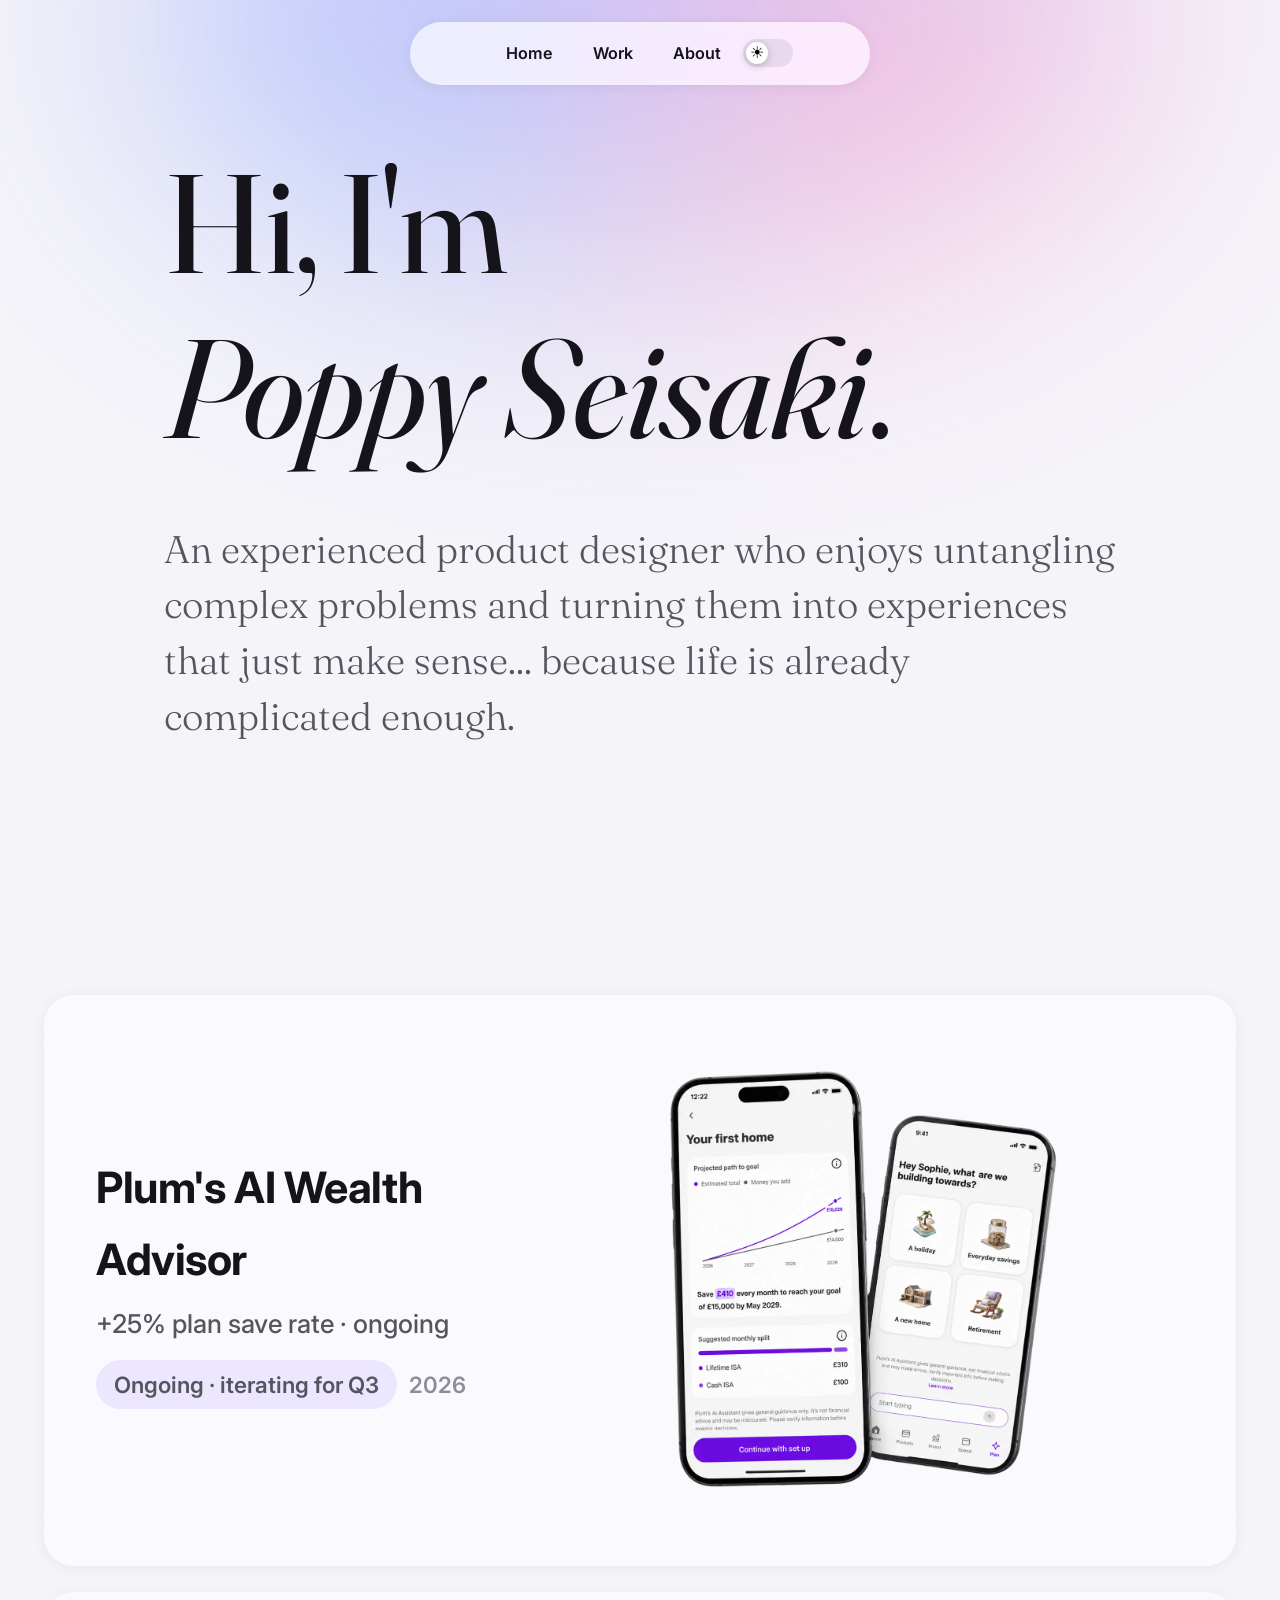
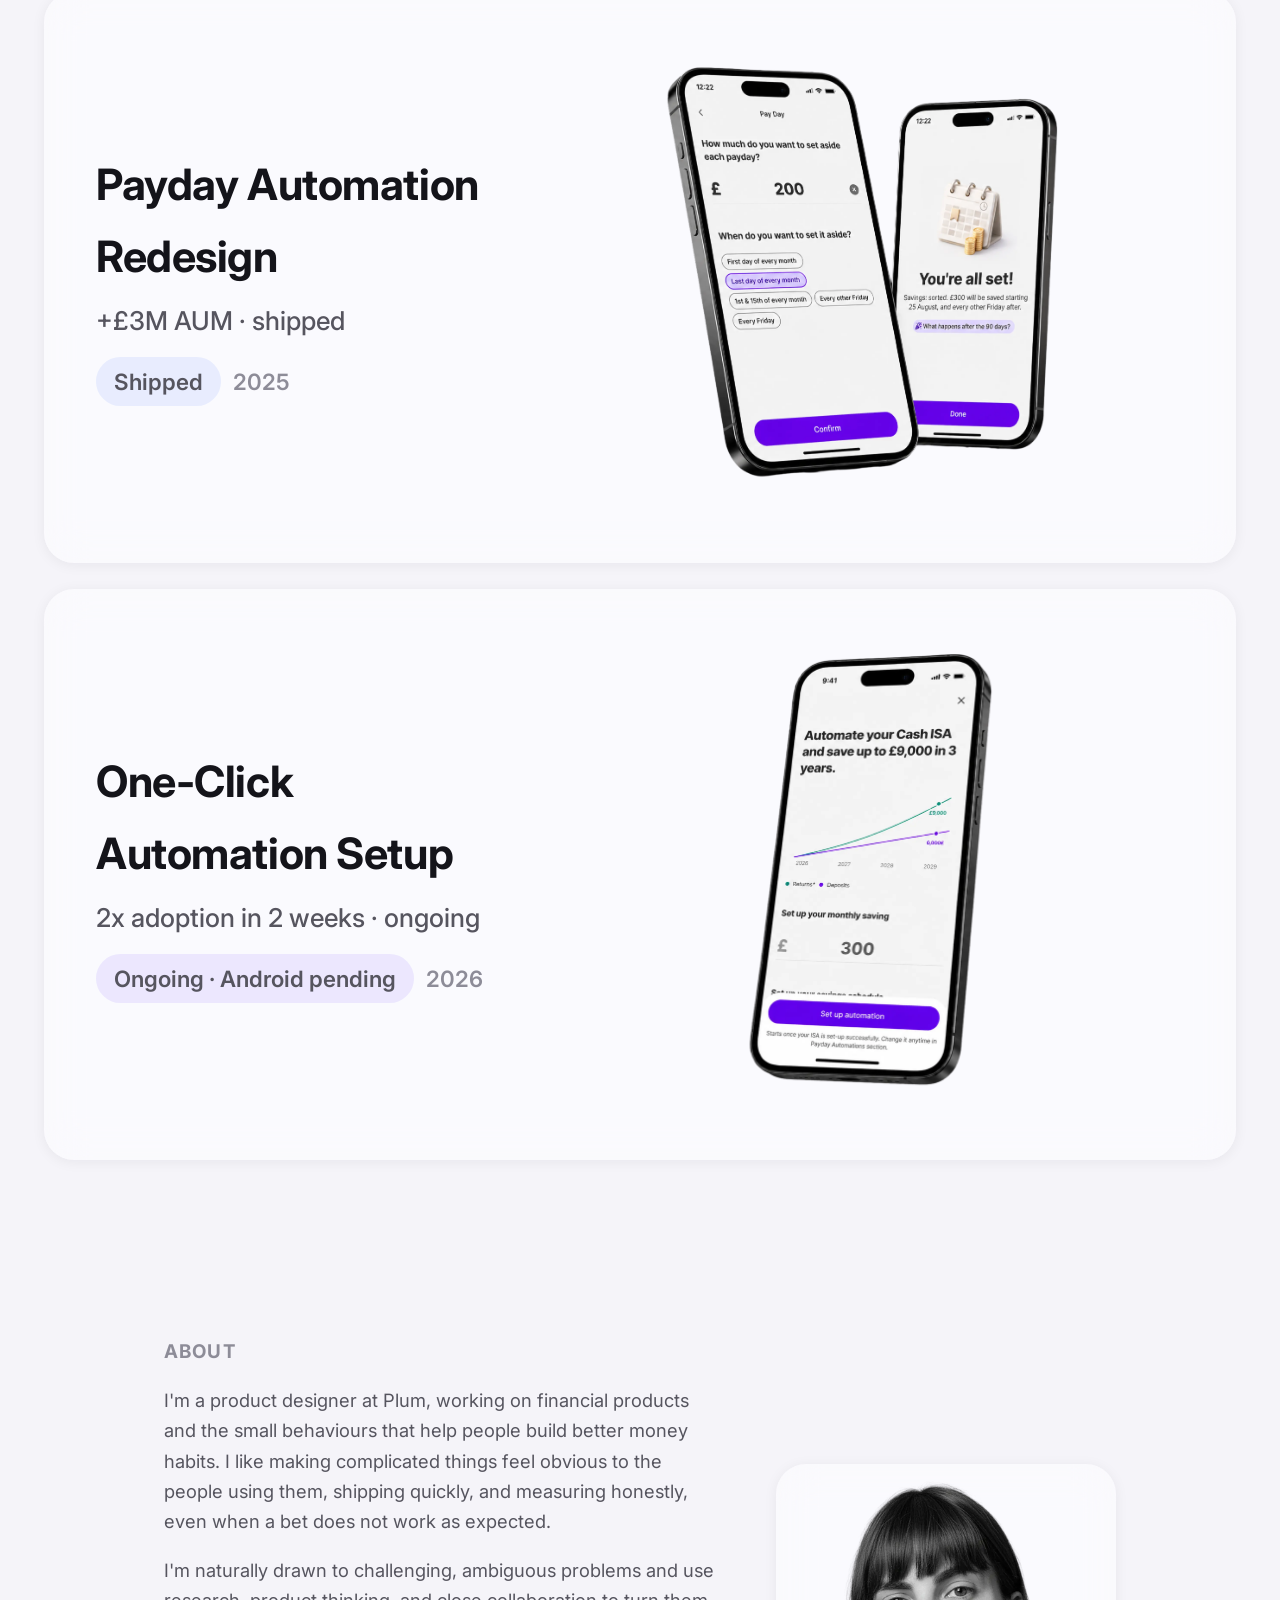
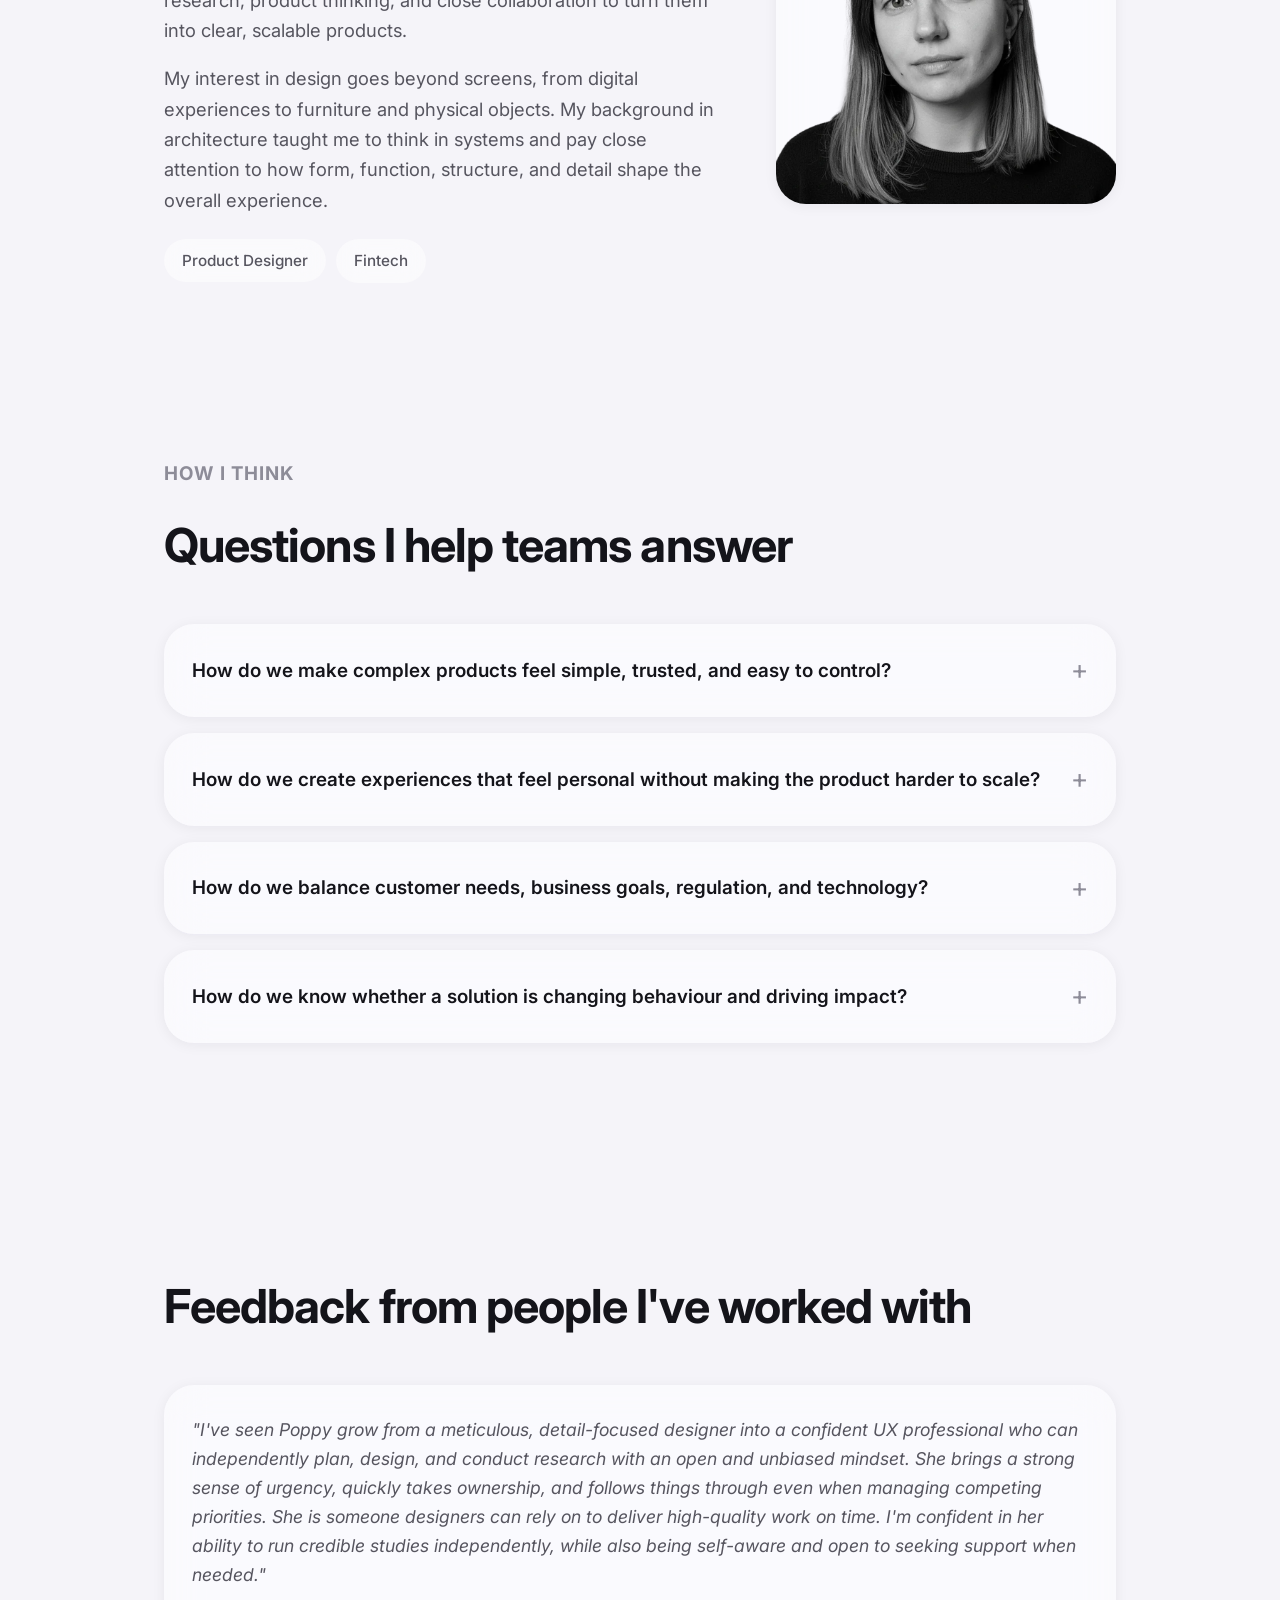
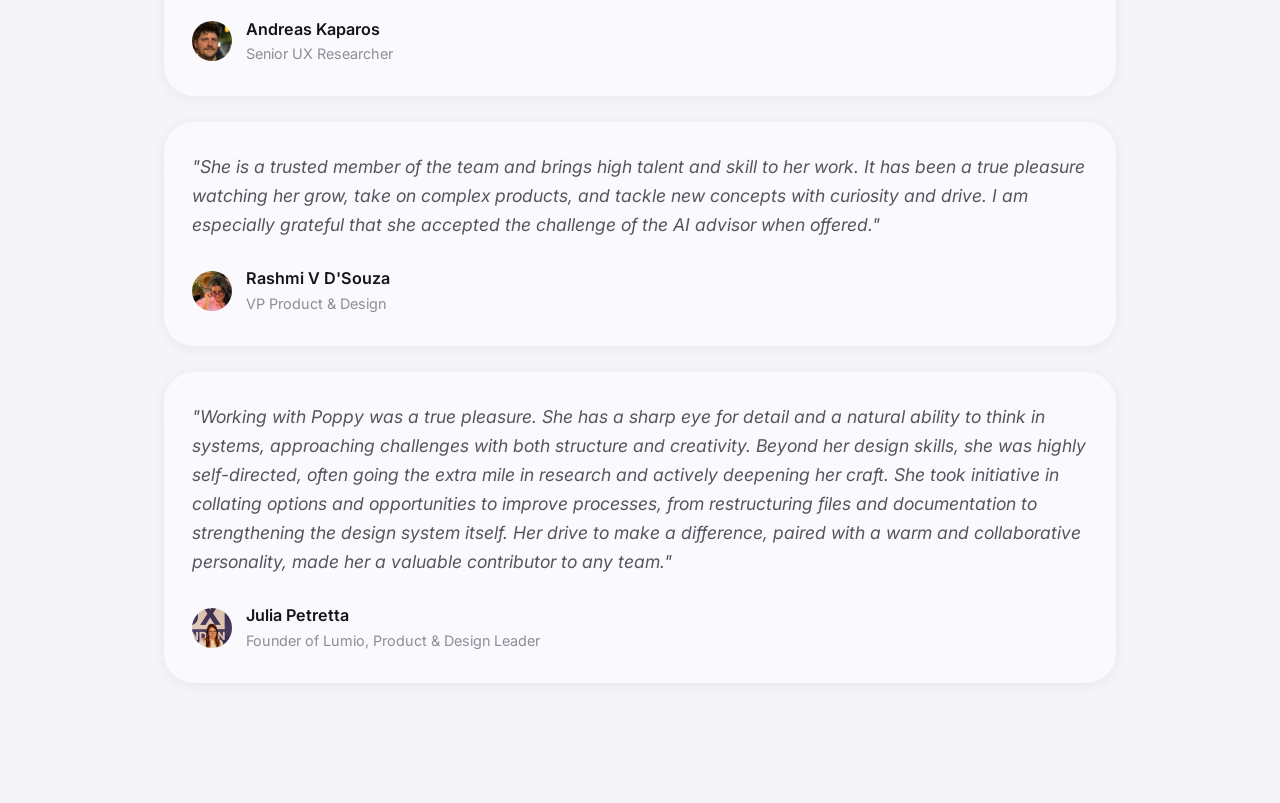
==== index.html @ 1d9e3262 "Tighten copy for mobile readability, remove redundant Selected Work label" ====
<!DOCTYPE html>
<html lang="en">
<head>
<meta charset="UTF-8">
<meta name="viewport" content="width=device-width, initial-scale=1.0">
<title>Poppy Seisaki | Product Designer</title>
<meta name="description" content="Poppy Seisaki, Product Designer at Plum. Fintech growth and habit-forming savings behaviour.">
<script>
(function () {
  var stored = localStorage.getItem('theme');
  var theme = stored || (window.matchMedia('(prefers-color-scheme: dark)').matches ? 'dark' : 'light');
  document.documentElement.setAttribute('data-theme', theme);
})();
</script>
<link rel="preconnect" href="https://fonts.googleapis.com">
<link rel="preconnect" href="https://fonts.gstatic.com" crossorigin>
<link href="https://fonts.googleapis.com/css2?family=Fraunces:ital,opsz,wght@0,9..144,300;0,9..144,400;1,9..144,400&family=Inter:wght@400;500;600;700&display=swap" rel="stylesheet">
<link rel="stylesheet" href="styles.css">
</head>
<body>

<div class="nav-aurora"></div>

<nav class="site-nav">
  <div class="nav-inner">
    <a href="index.html">Home</a>
    <a href="#work">Work</a>
    <a href="#about">About</a>
    <button class="theme-toggle" aria-label="Toggle dark mode"><span class="knob"><span class="icon icon-sun">&#9728;</span><span class="icon icon-moon">&#9789;</span></span></button>
  </div>
</nav>

<header class="hero">
  <div class="wrap hero-inner">
    <div class="hero-glow-wrap reveal">
      <h1 class="hero-greeting">Hi, I'm<br><em>Poppy&nbsp;Seisaki</em>.</h1>
      <h1 class="hero-greeting hero-glow-overlay" aria-hidden="true">Hi, I'm<br><em>Poppy&nbsp;Seisaki</em>.</h1>
    </div>
    <div class="hero-glow-wrap hero-glow-wrap-line reveal">
      <p class="hero-line">An experienced product designer who enjoys untangling complex problems and turning them into experiences that just make sense... because life is already complicated enough.</p>
      <p class="hero-line hero-glow-overlay" aria-hidden="true">An experienced product designer who enjoys untangling complex problems and turning them into experiences that just make sense... because life is already complicated enough.</p>
    </div>
    <a class="scroll-cue reveal" href="#work">Selected work <span class="arrow">↓</span></a>
  </div>
</header>

<main id="work" class="page-section">
  <div class="wrap">
    <div class="projects">

      <a class="project-card reveal" href="wealth-advisor.html">
        <div class="card-body">
          <div class="card-top">
            <h2>Plum's AI Wealth Advisor</h2>
            <span class="metric">+25% plan save rate · ongoing</span>
          </div>
          <div class="card-meta">
            <span class="tag tag-ongoing">Ongoing · iterating for Q3</span>
            <span class="project-year">2026</span>
          </div>
        </div>
        <div class="card-thumb"><img src="images/ai-plans-hero.webp" alt="Plum's AI Wealth Advisor screens"></div>
      </a>

      <a class="project-card reveal" href="payday-automation.html">
        <div class="card-body">
          <div class="card-top">
            <h2>Payday Automation Redesign</h2>
            <span class="metric">+£3M AUM · shipped</span>
          </div>
          <div class="card-meta">
            <span class="tag tag-shipped">Shipped</span>
            <span class="project-year">2025</span>
          </div>
        </div>
        <div class="card-thumb"><img src="images/payday-automation-card.webp" alt="Payday Automation screens"></div>
      </a>

      <a class="project-card reveal" href="one-click-automation.html">
        <div class="card-body">
          <div class="card-top">
            <h2>One-Click Automation Setup</h2>
            <span class="metric">2x adoption in 2 weeks · ongoing</span>
          </div>
          <div class="card-meta">
            <span class="tag tag-ongoing">Ongoing · Android pending</span>
            <span class="project-year">2026</span>
          </div>
        </div>
        <div class="card-thumb"><img src="images/one-click-automation-card.webp" alt="One-Click Automation screen"></div>
      </a>

    </div>
  </div>
</main>

<section id="about" class="page-section">
  <div class="wrap">
    <div class="section-label reveal">About</div>
    <div class="about-grid">
      <div class="about-text reveal">
        <p>I'm a product designer at Plum, working on financial products and the small behaviours that help people build better money habits. I like making complicated things feel obvious to the people using them, shipping quickly, and measuring honestly, even when a bet does not work as expected.</p>
        <p>I'm naturally drawn to challenging, ambiguous problems and use research, product thinking, and close collaboration to turn them into clear, scalable products.</p>
        <p>My interest in design goes beyond screens, from digital experiences to furniture and physical objects. My background in architecture taught me to think in systems and pay close attention to how form, function, structure, and detail shape the overall experience.</p>
        <div class="about-facts">
          <span class="fact-pill">Product Designer</span>
          <span class="fact-pill">Fintech</span>
        </div>
      </div>
      <div class="about-avatar reveal"><img src="images/me.webp" alt="Poppy Seisaki"></div>
    </div>
  </div>
</section>

<section id="questions" class="page-section">
  <div class="wrap">
    <div class="section-label reveal">How I think</div>
    <h2 class="section-heading reveal">Questions I help teams answer</h2>

    <div class="faq-list">
      <details class="faq-item reveal">
        <summary>How do we make complex products feel simple, trusted, and easy to control?</summary>
        <p>I start by understanding the underlying system, then reduce the experience to the decisions users actually need to make. I make costs, consequences, and next steps visible, especially when money is involved.</p>
      </details>

      <details class="faq-item reveal">
        <summary>How do we create experiences that feel personal without making the product harder to scale?</summary>
        <p>I look for differences that genuinely change what users need, such as their goals, confidence, eligibility, or behaviour. Then I design shared journeys that adapt through content, logic, and progressive disclosure.</p>
      </details>

      <details class="faq-item reveal">
        <summary>How do we balance customer needs, business goals, regulation, and technology?</summary>
        <p>I make the constraints explicit early and use them to shape the solution, not limit it at the end. I work with product, engineering, data, and compliance to decide where we can simplify, where we need safeguards, and what trade-offs are worth making.</p>
      </details>

      <details class="faq-item reveal">
        <summary>How do we know whether a solution is changing behaviour and driving impact?</summary>
        <p>I define the behaviour the product should influence and connect it to clear signals, such as activation, completion, repeat use, drop-off, retention, or support contact. Then I test the riskiest assumptions before investing in the full solution.</p>
      </details>
    </div>
  </div>
</section>

<section id="testimonials" class="page-section">
  <div class="wrap-wide">
    <div class="section-label reveal">What people say</div>
    <h2 class="section-heading reveal">Feedback from people I've worked with</h2>

    <div class="testimonial-grid">
      <div class="testimonial-card reveal">
        <p class="testimonial-quote">"I've seen Poppy grow from a meticulous, detail-focused designer into a confident UX professional who can independently plan, design, and conduct research with an open and unbiased mindset. She brings a strong sense of urgency, quickly takes ownership, and follows things through even when managing competing priorities. She is someone designers can rely on to deliver high-quality work on time. I'm confident in her ability to run credible studies independently, while also being self-aware and open to seeking support when needed."</p>
        <div class="testimonial-person">
          <div class="testimonial-avatar"><img src="images/andreas-avatar.png" alt="Andreas Kaparos"></div>
          <div>
            <div class="testimonial-name">Andreas Kaparos</div>
            <div class="testimonial-role">Senior UX Researcher</div>
          </div>
        </div>
      </div>

      <div class="testimonial-card reveal">
        <p class="testimonial-quote">"She is a trusted member of the team and brings high talent and skill to her work. It has been a true pleasure watching her grow, take on complex products, and tackle new concepts with curiosity and drive. I am especially grateful that she accepted the challenge of the AI advisor when offered."</p>
        <div class="testimonial-person">
          <div class="testimonial-avatar"><img src="images/rashmi-avatar.png" alt="Rashmi V D'Souza"></div>
          <div>
            <div class="testimonial-name">Rashmi V D'Souza</div>
            <div class="testimonial-role">VP Product &amp; Design</div>
          </div>
        </div>
      </div>

      <div class="testimonial-card reveal">
        <p class="testimonial-quote">"Working with Poppy was a true pleasure. She has a sharp eye for detail and a natural ability to think in systems, approaching challenges with both structure and creativity. Beyond her design skills, she was highly self-directed, often going the extra mile in research and actively deepening her craft. She took initiative in collating options and opportunities to improve processes, from restructuring files and documentation to strengthening the design system itself. Her drive to make a difference, paired with a warm and collaborative personality, made her a valuable contributor to any team."</p>
        <div class="testimonial-person">
          <div class="testimonial-avatar"><img src="images/julia-avatar.png" alt="Julia Petretta"></div>
          <div>
            <div class="testimonial-name">Julia Petretta</div>
            <div class="testimonial-role">Founder of Lumio, Product &amp; Design Leader</div>
          </div>
        </div>
      </div>
    </div>
  </div>
</section>

<script src="script.js"></script>
</body>
</html>
---- styles.css ----
/* ============================================
   Poppy Seisaki, Product Design Portfolio
   Glass design system. Monochrome text, color lives
   only in the aurora glow and pill tints.
   ============================================ */

:root {
  --bg: #f5f4f9;
  --text: #14141a;
  --text-soft: #56555f;
  --text-faint: #8d8c98;

  --glass-bg: rgba(255, 255, 255, 0.5);
  --glass-bg-strong: rgba(255, 255, 255, 0.68);
  --glass-hover: rgba(20, 20, 30, 0.05);
  --placeholder-bg: rgba(20, 20, 30, 0.045);

  --accent-1: #6c4bff;
  --accent-2: #ff5ca8;
  --accent-3: #4b7bff;

  --shadow-sm: 0 2px 14px rgba(20, 15, 40, 0.06);
  --shadow-md: 0 14px 36px rgba(20, 15, 40, 0.09);
  --shadow-lg: 0 26px 64px rgba(20, 15, 40, 0.12);

  --tag-ongoing-bg: rgba(108, 75, 255, 0.10);
  --tag-shipped-bg: rgba(75, 123, 255, 0.10);
  --toggle-bg: rgba(20, 20, 30, 0.08);
  --divider: rgba(20, 20, 30, 0.1);

  --r-lg: 30px;
  --r-md: 22px;
  --r-sm: 16px;
  --r-pill: 999px;

  --max-w: 1000px;
  --max-w-wide: 1000px;
  --font-display: "Fraunces", Georgia, serif;
  --font-hero-body: "Fraunces", Georgia, serif;

  font-size: 18px;
}

[data-theme="dark"] {
  --bg: #0b0b0e;
  --text: #f2f1f7;
  --text-soft: #b4b2c2;
  --text-faint: #6f6e7f;

  --glass-bg: rgba(255, 255, 255, 0.055);
  --glass-bg-strong: rgba(24, 24, 30, 0.7);
  --glass-hover: rgba(255, 255, 255, 0.06);
  --placeholder-bg: rgba(255, 255, 255, 0.035);

  --shadow-sm: 0 2px 14px rgba(0, 0, 0, 0.35);
  --shadow-md: 0 14px 36px rgba(0, 0, 0, 0.45);
  --shadow-lg: 0 26px 64px rgba(0, 0, 0, 0.55);

  --tag-ongoing-bg: rgba(108, 75, 255, 0.22);
  --tag-shipped-bg: rgba(75, 123, 255, 0.22);
  --toggle-bg: rgba(255, 255, 255, 0.08);
  --divider: rgba(255, 255, 255, 0.12);
}

* {
  box-sizing: border-box;
}

html {
  scroll-behavior: smooth;
}

body {
  margin: 0;
  background: var(--bg);
  color: var(--text);
  font-family: "Inter", -apple-system, BlinkMacSystemFont, "Segoe UI", Roboto, Helvetica, Arial, sans-serif;
  line-height: 1.65;
  -webkit-font-smoothing: antialiased;
  transition: background-color .4s ease, color .4s ease;
  overflow-x: hidden;
}

a {
  color: inherit;
  text-decoration: none;
}

img {
  max-width: 100%;
  display: block;
}

.wrap {
  max-width: var(--max-w);
  margin: 0 auto;
  padding: 0 24px;
}

/* Selected work needs more room for the larger project screenshots */
#work.page-section .wrap {
  max-width: 1240px;
}

.wrap-wide {
  max-width: var(--max-w-wide);
  margin: 0 auto;
  padding: 0 24px;
}

/* ---------- Aurora glow, fixed behind the floating nav only ---------- */

.nav-aurora {
  position: fixed;
  top: -260px;
  left: 50%;
  width: 1000px;
  height: 560px;
  transform: translateX(-50%);
  background: conic-gradient(from 0deg, var(--accent-1), var(--accent-2), var(--accent-3), var(--accent-1));
  filter: blur(130px);
  opacity: 0.32;
  z-index: -1;
  border-radius: 50%;
  animation: auroraSpin 40s linear infinite;
  pointer-events: none;
}

[data-theme="dark"] .nav-aurora {
  opacity: 0.24;
}

@keyframes auroraSpin {
  from { transform: translateX(-50%) rotate(0deg); }
  to { transform: translateX(-50%) rotate(360deg); }
}

/* ---------- Scroll reveal ---------- */

.reveal {
  opacity: 0;
  transform: translateY(26px);
  transition: opacity .8s cubic-bezier(.2,.7,.2,1), transform .8s cubic-bezier(.2,.7,.2,1);
}

.reveal.is-visible {
  opacity: 1;
  transform: translateY(0);
}

/* ---------- Floating glass nav ---------- */

.site-nav {
  position: fixed;
  top: 22px;
  left: 50%;
  transform: translateX(-50%);
  z-index: 100;
  width: calc(100% - 40px);
  max-width: 460px;
  border-radius: var(--r-pill);
  background: var(--glass-bg-strong);
  backdrop-filter: blur(26px) saturate(180%);
  -webkit-backdrop-filter: blur(26px) saturate(180%);
  box-shadow: var(--shadow-sm);
  transition: box-shadow .35s ease, background-color .4s ease;
}

.site-nav.scrolled {
  box-shadow: var(--shadow-md);
}

.nav-inner {
  display: flex;
  align-items: center;
  justify-content: center;
  gap: 4px;
  padding: 8px;
}

.nav-inner a {
  font-size: 0.9rem;
  font-weight: 600;
  color: var(--text);
  padding: 10px 18px;
  border-radius: var(--r-pill);
  transition: background-color .25s ease;
  white-space: nowrap;
}

.nav-inner a:hover {
  background: var(--glass-hover);
}

.nav-inner .nav-spacer {
  flex: 1;
  min-width: 4px;
}

/* Theme toggle switch */

.theme-toggle {
  width: 50px;
  height: 28px;
  border-radius: var(--r-pill);
  background: var(--toggle-bg);
  position: relative;
  cursor: pointer;
  border: none;
  padding: 0;
  margin: 0;
  flex-shrink: 0;
  transition: background .35s ease;
}

[data-theme="dark"] .theme-toggle {
  background: linear-gradient(120deg, var(--accent-1), var(--accent-2), var(--accent-3));
}

.theme-toggle .knob {
  position: absolute;
  top: 3px;
  left: 3px;
  width: 22px;
  height: 22px;
  border-radius: 50%;
  background: #ffffff;
  box-shadow: 0 2px 8px rgba(0,0,0,0.22);
  transition: transform .4s cubic-bezier(.4,0,.2,1), background-color .4s ease;
  display: flex;
  align-items: center;
  justify-content: center;
}

[data-theme="dark"] .theme-toggle .knob {
  transform: translateX(22px);
  background: #17171f;
}

.theme-toggle .icon {
  position: absolute;
  font-size: 16px;
  line-height: 1;
  opacity: 0;
  transform: scale(.5) rotate(-40deg);
  transition: opacity .3s ease, transform .35s ease;
}

.theme-toggle .icon-sun {
  color: #000000;
  opacity: 1;
  transform: scale(1) rotate(0deg);
}

.theme-toggle .icon-moon {
  color: #ffffff;
}

[data-theme="dark"] .theme-toggle .icon-sun {
  opacity: 0;
  transform: scale(.5) rotate(40deg);
}

[data-theme="dark"] .theme-toggle .icon-moon {
  opacity: 1;
  transform: scale(1) rotate(0deg);
}

/* ---------- Landing hero: full first screen ---------- */

.hero {
  min-height: 100svh;
  display: flex;
  align-items: center;
  padding: 140px 0 100px;
  overflow: visible;
}

.hero-inner {
  max-width: 1000px;
  overflow: visible;
}

/* Base + overlay glow technique: base text stays solid always,
   the aria-hidden overlay clone paints a gradient spotlight on top
   that tracks the cursor, so the black text is never hidden. */

.hero-glow-wrap {
  position: relative;
  display: inline-block;
  margin: 0 0 40px;
}

.hero-glow-wrap.hero-glow-wrap-line {
  display: block;
  max-width: 1000px;
  width: 100%;
  margin: 0 0 20px;
}

.hero-greeting {
  font-family: var(--font-display);
  font-weight: 400;
  font-size: clamp(3.4rem, 13vw, 7.78rem);
  line-height: 1.18;
  letter-spacing: -0.01em;
  margin: 0;
  padding-bottom: 0.08em;
  color: var(--text);
  display: inline-block;
  cursor: default;
}

.hero-greeting em {
  font-style: italic;
  font-weight: 400;
  white-space: nowrap;
}

.hero-line em {
  font-style: normal;
  font-weight: 600;
  white-space: nowrap;
}

.hero-line {
  font-family: var(--font-hero-body);
  font-style: normal;
  font-weight: 300;
  color: var(--text-soft);
  font-size: clamp(1.3rem, 3vw, 2.22rem);
  line-height: 1.45;
  letter-spacing: normal;
  margin: 0;
  padding-bottom: 0.1em;
  display: inline-block;
  cursor: default;
}

.hero-glow-overlay {
  position: absolute;
  top: 0;
  left: 0;
  width: 100%;
  pointer-events: none;
  opacity: 0;
  transition: opacity .35s ease;
  color: transparent;
  -webkit-text-fill-color: transparent;
  background-repeat: no-repeat;
  background-clip: text;
  -webkit-background-clip: text;
}

.hero-glow-wrap .hero-greeting.hero-glow-overlay {
  background-image: radial-gradient(circle 280px at var(--mx, 50%) var(--my, 50%),
    rgba(255, 92, 168, 0.7) 0%,
    rgba(108, 75, 255, 0.45) 45%,
    transparent 75%);
}

.hero-glow-wrap .hero-line.hero-glow-overlay {
  background-image: radial-gradient(circle 240px at var(--mx, 50%) var(--my, 50%),
    rgba(75, 123, 255, 0.65) 0%,
    rgba(255, 92, 168, 0.4) 45%,
    transparent 75%);
}

.hero-glow-wrap.glow-active .hero-glow-overlay {
  opacity: 1;
}

.hero-line:last-child {
  margin-bottom: 0;
}

.scroll-cue {
  display: inline-flex;
  align-items: center;
  gap: 8px;
  margin-top: 44px;
  font-size: 0.88rem;
  font-weight: 600;
  color: var(--text-faint);
}

.scroll-cue .arrow {
  display: inline-block;
  animation: bob 2.2s ease-in-out infinite;
}

@keyframes bob {
  0%, 100% { transform: translateY(0); }
  50% { transform: translateY(5px); }
}

/* ---------- Section shell ---------- */

.page-section {
  padding: 56px 0 120px;
}

.section-label {
  font-size: 1.05rem;
  font-weight: 700;
  text-transform: uppercase;
  letter-spacing: 0.06em;
  color: var(--text-faint);
  margin-bottom: 18px;
}

.section-heading {
  font-size: clamp(1.9rem, 4vw, 2.6rem);
  font-weight: 700;
  letter-spacing: -0.02em;
  margin: 0 0 40px;
  color: var(--text);
}

/* ---------- Project cards ---------- */

.projects {
  display: flex;
  flex-direction: column;
  gap: 26px;
}

.project-card {
  display: flex;
  align-items: center;
  gap: 40px;
  background: var(--glass-bg);
  backdrop-filter: blur(20px) saturate(160%);
  -webkit-backdrop-filter: blur(20px) saturate(160%);
  border-radius: var(--r-lg);
  padding: 48px 52px;
  box-shadow: var(--shadow-sm);
  transition: box-shadow .35s ease, transform .35s ease;
}

.project-card:hover {
  box-shadow: var(--shadow-lg);
  transform: translateY(-4px);
}

.project-card .card-body {
  flex: 1 1 auto;
  min-width: 0;
}

.project-card .card-top {
  display: flex;
  flex-wrap: wrap;
  align-items: center;
  justify-content: space-between;
  gap: 8px 16px;
  margin-bottom: 14px;
}

.project-card h2 {
  font-size: clamp(1.5rem, 4vw, 2.4rem);
  font-weight: 700;
  margin: 0;
  letter-spacing: -0.01em;
  color: var(--text);
}

.project-card .metric {
  font-size: clamp(0.95rem, 2.5vw, 1.44rem);
  color: var(--text-soft);
  font-weight: 500;
  white-space: nowrap;
}

.project-card .card-meta {
  display: flex;
  align-items: center;
  flex-wrap: wrap;
  gap: 12px;
}

.project-card .tag {
  font-size: clamp(0.85rem, 2vw, 1.248rem);
  padding: 6px 18px;
  white-space: nowrap;
}

.project-card .project-year {
  font-size: clamp(0.85rem, 2vw, 1.248rem);
  font-weight: 600;
  color: var(--text-faint);
}

.project-card .card-thumb {
  flex: 0 0 645px;
  width: 645px;
  height: 475px;
  border-radius: var(--r-md);
  display: flex;
  align-items: center;
  justify-content: center;
  overflow: hidden;
  padding: 16px;
}

.project-card .card-thumb img {
  width: 100%;
  height: 100%;
  object-fit: contain;
  display: block;
}

@media (max-width: 760px) {
  .project-card {
    flex-direction: column;
    align-items: stretch;
  }

  .project-card .card-thumb {
    flex: 0 0 auto;
    width: 100%;
    height: 320px;
  }
}

.tag {
  display: inline-block;
  font-size: 0.78rem;
  font-weight: 600;
  padding: 5px 14px;
  border-radius: var(--r-pill);
  color: var(--text-soft);
}

.tag-ongoing {
  background: var(--tag-ongoing-bg);
}

.tag-shipped {
  background: var(--tag-shipped-bg);
}

/* ---------- About section ---------- */

.about-grid {
  display: flex;
  flex-wrap: wrap;
  gap: 56px;
  align-items: center;
}

.about-grid .about-text {
  flex: 1 1 380px;
}

.about-grid .about-avatar {
  flex: 1 1 260px;
  max-width: 340px;
}

.about-avatar {
  aspect-ratio: 1;
  border-radius: var(--r-lg);
  background: var(--glass-bg);
  backdrop-filter: blur(20px) saturate(160%);
  -webkit-backdrop-filter: blur(20px) saturate(160%);
  display: flex;
  align-items: center;
  justify-content: center;
  color: var(--text-faint);
  font-size: 0.9rem;
  text-align: center;
  overflow: hidden;
  box-shadow: var(--shadow-sm);
}

.about-avatar img {
  width: 100%;
  height: 100%;
  object-fit: cover;
  object-position: center top;
}

.about-text p {
  color: var(--text-soft);
  margin: 0 0 18px;
  font-size: 1.02rem;
}

.about-facts {
  display: flex;
  flex-wrap: wrap;
  gap: 10px;
  margin-top: 24px;
}

.fact-pill {
  background: var(--glass-bg);
  backdrop-filter: blur(14px);
  -webkit-backdrop-filter: blur(14px);
  color: var(--text-soft);
  font-size: 0.85rem;
  font-weight: 500;
  padding: 9px 18px;
  border-radius: var(--r-pill);
}

/* ---------- Questions / FAQ ---------- */

.faq-list {
  display: flex;
  flex-direction: column;
  gap: 16px;
}

.faq-item {
  background: var(--glass-bg);
  backdrop-filter: blur(20px) saturate(160%);
  -webkit-backdrop-filter: blur(20px) saturate(160%);
  border-radius: var(--r-lg);
  padding: 0 28px;
  box-shadow: var(--shadow-sm);
  transition: box-shadow .35s ease;
}

.faq-item[open] {
  box-shadow: var(--shadow-md);
}

.faq-item summary {
  cursor: pointer;
  list-style: none;
  display: flex;
  align-items: center;
  justify-content: space-between;
  gap: 20px;
  padding: 24px 0;
  font-weight: 600;
  font-size: 1.05rem;
  color: var(--text);
}

.faq-item summary::-webkit-details-marker {
  display: none;
}

.faq-item summary::after {
  content: "+";
  flex-shrink: 0;
  font-size: 1.5rem;
  font-weight: 400;
  color: var(--text-faint);
  transition: transform .3s ease;
}

.faq-item[open] summary::after {
  transform: rotate(45deg);
}

.faq-item p {
  margin: 0 0 26px;
  color: var(--text-soft);
  font-size: 0.98rem;
  line-height: 1.6;
}

/* ---------- Testimonials ---------- */

.testimonial-grid {
  display: flex;
  flex-direction: column;
  gap: 26px;
}

.testimonial-card {
  background: var(--glass-bg);
  backdrop-filter: blur(20px) saturate(160%);
  -webkit-backdrop-filter: blur(20px) saturate(160%);
  border-radius: var(--r-lg);
  padding: 30px 28px;
  box-shadow: var(--shadow-sm);
  transition: box-shadow .35s ease, transform .35s ease;
}

.testimonial-card:hover {
  box-shadow: var(--shadow-md);
  transform: translateY(-3px);
}

.testimonial-quote {
  font-size: 0.98rem;
  color: var(--text-soft);
  margin: 0 0 26px;
  font-style: italic;
}

.testimonial-person {
  display: flex;
  align-items: center;
  gap: 14px;
}

.testimonial-avatar {
  width: 40px;
  height: 40px;
  border-radius: 50%;
  background: var(--placeholder-bg);
  flex-shrink: 0;
  display: flex;
  align-items: center;
  justify-content: center;
  color: var(--text-faint);
  font-size: 0.8rem;
  font-weight: 700;
  overflow: hidden;
}

.testimonial-avatar img {
  width: 100%;
  height: 100%;
  object-fit: cover;
}

.testimonial-name {
  font-size: 0.9rem;
  font-weight: 600;
  color: var(--text);
}

.testimonial-role {
  font-size: 0.8rem;
  color: var(--text-faint);
}

/* ---------- Minimal in-page side navigation ---------- */

.side-nav {
  position: fixed;
  left: 50%;
  bottom: 18px;
  top: auto;
  transform: translateX(-50%);
  z-index: 40;
  display: grid;
  grid-template-columns: repeat(3, minmax(0, 1fr));
  width: calc(100% - 24px);
  max-width: 360px;
  gap: 4px;
  padding: 8px;
  border-radius: var(--r-lg);
  background: var(--glass-bg-strong);
  backdrop-filter: blur(22px) saturate(180%);
  -webkit-backdrop-filter: blur(22px) saturate(180%);
  box-shadow: var(--shadow-md);
}

.side-nav a {
  font-size: 0.7rem;
  font-weight: 500;
  color: var(--text-faint);
  padding: 8px 6px;
  border-radius: var(--r-pill);
  text-align: center;
  overflow: hidden;
  text-overflow: ellipsis;
  white-space: nowrap;
  transition: color .25s ease, background-color .25s ease;
}

.side-nav a:hover {
  color: var(--text);
  background: var(--glass-hover);
}

.side-nav a.active {
  color: var(--text);
  background: var(--tag-ongoing-bg);
}

/* 7-item variant (Wealth Advisor): 4 columns on mobile keeps it to 2 rows */
.side-nav-wide {
  grid-template-columns: repeat(4, minmax(0, 1fr));
  max-width: 400px;
}

/* Tablet: single row, still floating at the bottom */
@media (min-width: 768px) and (max-width: 1319px) {
  .side-nav {
    display: flex;
    flex-direction: row;
    width: auto;
    max-width: calc(100% - 32px);
    border-radius: var(--r-pill);
  }
  .side-nav a {
    font-size: 0.78rem;
    padding: 9px 16px;
    text-align: left;
    overflow: visible;
    text-overflow: unset;
  }
}

/* Desktop: vertical sidebar */
@media (min-width: 1320px) {
  .side-nav {
    left: 28px;
    bottom: auto;
    top: 50%;
    transform: translateY(-50%);
    display: flex;
    flex-direction: column;
    width: auto;
    max-width: none;
    padding: 10px;
    border-radius: var(--r-lg);
    box-shadow: var(--shadow-sm);
  }
  .side-nav a {
    font-size: 0.78rem;
    padding: 9px 16px;
    text-align: left;
    overflow: visible;
    text-overflow: unset;
  }
}

/* ---------- Goal card ---------- */

.goal-card {
  background: var(--glass-bg);
  backdrop-filter: blur(20px) saturate(160%);
  -webkit-backdrop-filter: blur(20px) saturate(160%);
  border-radius: var(--r-lg);
  padding: 28px 32px;
  box-shadow: var(--shadow-md);
}

.goal-card p {
  color: var(--text);
  font-size: 1.12rem;
  font-weight: 500;
  margin: 0;
}

/* ---------- Divider list (text-first repeated items) ---------- */
/* Shared by Insights, Decisions, and Takeaways on the case study pages:
   plain text by default, a thin rule replaces card backgrounds. */

.divider-list > * + * {
  border-top: 1px solid var(--divider);
  padding-top: 56px;
  margin-top: 56px;
}

/* ---------- Insight items ---------- */

.insight-item .insight-num {
  font-size: 0.78rem;
  font-weight: 700;
  letter-spacing: 0.06em;
  text-transform: uppercase;
  color: var(--text-faint);
  margin-bottom: 12px;
}

.insight-source {
  display: block;
  font-size: 0.82rem;
  font-style: italic;
  color: var(--text-faint);
  margin-top: 4px;
}

/* ---------- Takeaway cards ---------- */

.takeaway-grid {
  display: flex;
  flex-wrap: wrap;
  gap: 20px;
}

.takeaway-card {
  flex: 1 1 260px;
  background: var(--glass-bg);
  backdrop-filter: blur(20px) saturate(160%);
  -webkit-backdrop-filter: blur(20px) saturate(160%);
  border-radius: var(--r-lg);
  padding: 30px 28px;
  box-shadow: var(--shadow-sm);
  transition: box-shadow .3s ease, transform .3s ease;
}

.takeaway-card:hover {
  box-shadow: var(--shadow-md);
  transform: translateY(-3px);
}

.takeaway-card .takeaway-icon {
  font-family: var(--font-display);
  font-size: 1.8rem;
  color: var(--accent-1);
  display: block;
  margin-bottom: 18px;
}

.takeaway-card h3 {
  font-size: 1.02rem;
  font-weight: 700;
  margin: 0 0 8px;
  color: var(--text);
}

.takeaway-card p {
  font-size: 0.9rem;
  color: var(--text-soft);
  margin: 0;
}

/* ---------- Case study header ---------- */

.cs-header {
  padding: 176px 0 48px;
  margin-bottom: 64px;
}

/* ---------- Case study hero image ----------
   Scrolls normally with the page (no sticky, no overlap with the header
   text below it), shifted right within the content column. */

.cs-hero-wrap {
  padding: 130px 0 40px;
}

.cs-hero {
  max-width: var(--max-w-wide);
  margin: 0 auto;
  padding: 0 24px;
  display: flex;
  justify-content: flex-end;
}

.cs-hero-img {
  width: min(840px, 60vw);
  height: auto;
  animation: heroFloat 9s ease-in-out infinite;
}

@keyframes heroFloat {
  0%, 100% { transform: translateY(0); }
  50% { transform: translateY(-3px); }
}

.cs-header.cs-header-overlap {
  padding-top: 24px;
}

@media (max-width: 640px) {
  .cs-hero-wrap {
    padding: 110px 0 24px;
  }

  .cs-hero {
    justify-content: center;
  }

  .cs-hero-img {
    width: min(360px, 78vw);
  }
}

.cs-header .tag {
  margin-bottom: 22px;
}

.cs-header h1 {
  font-size: clamp(2.3rem, 4.6vw, 3.2rem);
  font-weight: 700;
  letter-spacing: -0.02em;
  margin: 0 0 28px;
  color: var(--text);
}

/* Compact solid meta strip: one card, not three */

.meta-strip {
  display: flex;
  background: var(--glass-bg);
  backdrop-filter: blur(18px) saturate(160%);
  -webkit-backdrop-filter: blur(18px) saturate(160%);
  border-radius: var(--r-md);
  box-shadow: var(--shadow-sm);
  margin-bottom: 24px;
  overflow: hidden;
}

.meta-strip .meta-item {
  flex: 1;
  padding: 16px 22px;
  position: relative;
}

.meta-strip .meta-item + .meta-item::before {
  content: "";
  position: absolute;
  left: 0;
  top: 18%;
  bottom: 18%;
  width: 1px;
  background: var(--divider);
}

.meta-strip .label {
  font-size: 0.7rem;
  text-transform: uppercase;
  letter-spacing: 0.07em;
  color: var(--text-faint);
  margin-bottom: 6px;
}

.meta-strip .value {
  font-size: 0.9rem;
  color: var(--text);
  font-weight: 500;
  line-height: 1.45;
}

/* ---------- Section blocks ---------- */

.section {
  margin-bottom: 76px;
}

/* This case study reads better with a lot more breathing room between sections */
.wealth-advisor-page .section {
  margin-bottom: 150px;
}

.section h2 {
  font-size: clamp(1.6rem, 3vw, 1.9rem);
  font-weight: 700;
  letter-spacing: -0.01em;
  margin: 0 0 22px;
  color: var(--text);
}

.section h3 {
  font-size: 1.18rem;
  font-weight: 600;
  margin: 0 0 10px;
  color: var(--text);
}

.section p {
  color: var(--text-soft);
  margin: 0 0 16px;
}

.headline-stat {
  font-size: clamp(1.2rem, 2.2vw, 1.45rem);
  font-weight: 600;
  color: var(--text);
  line-height: 1.4;
  margin: 4px 0 22px;
}

.headline-stat .num {
  color: var(--accent-1);
}

ul.plain,
ol.plain {
  margin: 0 0 16px;
  padding-left: 20px;
  color: var(--text-soft);
}

ul.plain li,
ol.plain li {
  margin-bottom: 10px;
}

.problem-list li {
  margin-bottom: 24px;
}

.problem-list li strong {
  color: var(--text);
}

.problem-list .num {
  color: var(--accent-1);
  font-weight: 700;
}

/* ---------- Problem layout: text left, phone mockup right ---------- */

.problem-layout {
  display: flex;
  flex-direction: column;
  gap: 36px;
}

@media (min-width: 768px) {
  .problem-layout {
    flex-direction: row;
    align-items: flex-start;
    gap: 48px;
  }

  .problem-text {
    flex: 1 1 55%;
    min-width: 0;
  }

  .problem-layout .phone-mockup {
    flex: 0 0 auto;
    margin: 0;
  }
}

/* ---------- Phone mockup (iPhone 16 Pro style frame) ---------- */

/* Proportions below are calc()'d off --phone-w (not %) so corner radii stay
   circular instead of stretching into ellipses on a tall rectangle.
   Reference: iPhone 16 Pro logical screen is 402 x 874pt, Dynamic Island
   is 126 x 37.33pt sitting ~11pt from the top edge. */
.phone-mockup {
  --phone-w: clamp(150px, 18vw, 195px);
  position: relative;
  width: var(--phone-w);
  aspect-ratio: 402 / 874;
  margin: 0 auto;
  background: #0b0b0e;
  border-radius: calc(var(--phone-w) * 0.14);
  padding: calc(var(--phone-w) * 0.02);
  box-shadow: var(--shadow-lg), inset 0 0 0 2px rgba(255, 255, 255, 0.08);
  flex-shrink: 0;
}

.phone-mockup-screen {
  width: 100%;
  height: 100%;
  object-fit: cover;
  border-radius: calc(var(--phone-w) * 0.12);
  display: block;
  background: #000;
}

.phone-mockup-island {
  position: absolute;
  top: calc(var(--phone-w) * 0.027);
  left: 50%;
  transform: translateX(-50%);
  width: calc(var(--phone-w) * 0.313);
  height: calc(var(--phone-w) * 0.093);
  background: #000;
  border-radius: var(--r-pill);
  z-index: 2;
}

/* ---------- Pull quote (customer comments) ---------- */

.pull-quote {
  background: var(--glass-bg);
  backdrop-filter: blur(18px) saturate(160%);
  -webkit-backdrop-filter: blur(18px) saturate(160%);
  border-radius: var(--r-md);
  padding: 24px 28px;
  margin: 24px 0 8px;
  box-shadow: var(--shadow-sm);
}

.pull-quote p {
  font-size: 1.05rem;
  font-style: italic;
  color: var(--text);
  margin: 0 0 12px;
}

.pull-quote .source {
  font-size: 0.82rem;
  color: var(--text-faint);
  font-style: normal;
}

/* ---------- Decision blocks ---------- */

.decision {
  background: var(--glass-bg);
  backdrop-filter: blur(20px) saturate(160%);
  -webkit-backdrop-filter: blur(20px) saturate(160%);
  border-radius: var(--r-lg);
  padding: 32px 34px;
  margin-bottom: 26px;
  box-shadow: var(--shadow-sm);
  transition: box-shadow .3s ease;
}

.decision:hover {
  box-shadow: var(--shadow-md);
}

.decision-index {
  font-size: 0.78rem;
  font-weight: 700;
  letter-spacing: 0.06em;
  text-transform: uppercase;
  color: var(--text-faint);
  margin-bottom: 12px;
}

/* Text-first variant (Wealth Advisor): text left, image right on wider screens */
.decision-item {
  display: flex;
  flex-direction: column;
  gap: 20px;
}

.decision-item .img-placeholder {
  margin: 0;
}

.decision-item .decision-img {
  flex: 0 0 auto;
  height: 415px;
  width: auto;
  max-width: 100%;
  object-fit: contain;
  border-radius: var(--r-md);
  display: block;
  margin: 0 auto;
}

/* A phone-mockup used directly inside a decision (single video), sized to
   match the 415px height convention used for .decision-img. */
.decision-item > .phone-mockup.decision-phone {
  --phone-w: 191px;
  flex: 0 0 auto;
  margin: 0 auto;
}

@media (min-width: 768px) {
  .decision-item {
    flex-direction: row;
    align-items: center;
    gap: 40px;
  }

  .decision-item-text {
    flex: 1 1 50%;
    min-width: 0;
  }

  .decision-item-text p:last-child {
    margin-bottom: 0;
  }

  .decision-item .img-placeholder {
    flex: 1 1 50%;
    min-width: 0;
    height: 100%;
    min-height: 200px;
  }

  .decision-item .img-placeholder.tall {
    min-height: 260px;
  }
}

.decision .why {
  font-size: 0.92rem;
  color: var(--text-soft);
  background: var(--placeholder-bg);
  border-radius: var(--r-sm);
  padding: 16px 18px;
  margin: 16px 0 20px;
}

/* ---------- Image placeholders ---------- */

.img-placeholder {
  border-radius: var(--r-md);
  background: var(--placeholder-bg);
  min-height: 180px;
  display: flex;
  align-items: center;
  justify-content: center;
  text-align: center;
  padding: 20px;
  color: var(--text-faint);
  font-size: 0.85rem;
  line-height: 1.5;
}

.img-placeholder.tall {
  min-height: 320px;
}

.img-row {
  display: flex;
  flex-wrap: wrap;
  gap: 18px;
  margin: 18px 0;
}

.img-row .img-placeholder {
  flex: 1 1 260px;
}

/* ---------- Results ---------- */

.results-grid {
  display: flex;
  flex-direction: column;
  gap: 14px;
  margin: 22px 0 30px;
}

.result-item {
  background: var(--glass-bg);
  backdrop-filter: blur(18px) saturate(160%);
  -webkit-backdrop-filter: blur(18px) saturate(160%);
  border-radius: var(--r-md);
  padding: 22px 26px;
  box-shadow: var(--shadow-sm);
  font-size: 1.08rem;
  line-height: 1.5;
  color: var(--text);
}

.result-item strong {
  font-weight: 700;
  color: var(--accent-1);
}

/* The payoff of the case study: deliberately bigger, warmer cards than
   the other containers on the page (img-placeholder, takeaway-card, etc.),
   one per metric, stacked. */
.impact-list {
  display: flex;
  flex-direction: column;
  gap: 16px;
  margin: 8px 0 24px;
}

.impact-card {
  background: linear-gradient(135deg, rgba(108, 75, 255, 0.14), rgba(255, 92, 168, 0.08));
  border-radius: var(--r-lg);
  padding: 24px 28px;
  box-shadow: var(--shadow-lg);
  font-size: 1.1rem;
  line-height: 1.5;
  color: var(--text);
}

.impact-card strong {
  font-weight: 700;
  color: var(--accent-1);
}

.honest-miss {
  font-style: italic;
  color: var(--text-soft);
  font-weight: 400;
}

.callout {
  border-radius: var(--r-md);
  padding: 20px 24px;
  font-size: 0.92rem;
  margin: 20px 0;
  background: var(--placeholder-bg);
  color: var(--text-soft);
}

.framing {
  font-style: italic;
  color: var(--text-soft);
  background: var(--placeholder-bg);
  border-radius: var(--r-sm);
  padding: 16px 18px;
}

/* ---------- Footer / next project ---------- */

.cs-footer {
  padding: 48px 0 100px;
}

.cs-footer-inner {
  display: flex;
  align-items: center;
  justify-content: space-between;
  gap: 16px;
  flex-wrap: wrap;
  background: var(--glass-bg);
  backdrop-filter: blur(20px) saturate(160%);
  -webkit-backdrop-filter: blur(20px) saturate(160%);
  border-radius: var(--r-lg);
  padding: 28px 34px;
  box-shadow: var(--shadow-sm);
}

.cs-footer .next-label {
  font-size: 0.78rem;
  text-transform: uppercase;
  letter-spacing: 0.06em;
  color: var(--text-faint);
  margin-bottom: 6px;
}

.cs-footer a.next-project {
  font-size: 1.05rem;
  font-weight: 700;
  color: var(--text);
}

/* ---------- Lite page ---------- */

.lite-section {
  margin-bottom: 56px;
}

.lite-section .step-num {
  font-size: 0.78rem;
  font-weight: 700;
  color: var(--text-faint);
  letter-spacing: 0.06em;
  margin-bottom: 12px;
}

/* ---------- Responsive ---------- */

@media (max-width: 760px) {
  .hero {
    min-height: auto;
    align-items: flex-start;
    padding: 96px 0 56px;
  }
  .about-grid {
    flex-direction: column;
    align-items: stretch;
  }
  .about-grid .about-avatar {
    max-width: 220px;
    margin: 0 auto;
  }
  .hero-greeting {
    font-size: clamp(2.6rem, 9vw, 4.2rem);
  }
  .hero-line {
    font-size: clamp(1.15rem, 4vw, 1.5rem);
  }
  .decision {
    padding: 24px 22px;
  }
  .project-card {
    padding: 26px 24px;
  }
}

@media (max-width: 640px) {
  .meta-strip {
    flex-direction: column;
  }
  .meta-strip .meta-item + .meta-item::before {
    display: none;
  }
  .meta-strip .meta-item {
    padding: 16px 20px;
  }
  .meta-strip .meta-item:not(:last-child) {
    border-bottom: 1px solid var(--divider);
  }
  .img-row {
    flex-direction: column;
  }
  .site-nav {
    max-width: calc(100% - 24px);
  }
  .nav-inner {
    padding: 6px;
    gap: 2px;
  }
  .nav-inner a {
    padding: 9px 12px;
    font-size: 0.82rem;
  }
  .cs-footer-inner {
    flex-direction: column;
    align-items: flex-start;
    gap: 18px;
  }
  .cs-header {
    padding-top: 150px;
  }
}

@media (max-width: 420px) {
  .hero {
    min-height: auto;
    align-items: flex-start;
    padding: 84px 0 48px;
  }
  .hero-greeting {
    font-size: clamp(2.2rem, 11vw, 3rem);
    line-height: 1.2;
  }
  .hero-line {
    font-size: clamp(1rem, 4.6vw, 1.2rem);
  }
  .nav-inner {
    padding: 5px;
    gap: 2px;
  }
  .nav-inner a {
    padding: 8px 9px;
    font-size: 0.76rem;
  }
  .theme-toggle {
    width: 42px;
    height: 24px;
  }
  .theme-toggle .knob {
    width: 18px;
    height: 18px;
  }
  .theme-toggle .icon {
    font-size: 13px;
  }
  [data-theme="dark"] .theme-toggle .knob {
    transform: translateX(18px);
  }
  .results-grid .result-item,
  .testimonial-card,
  .meta-strip .meta-item {
    font-size: 0.95rem;
  }
}
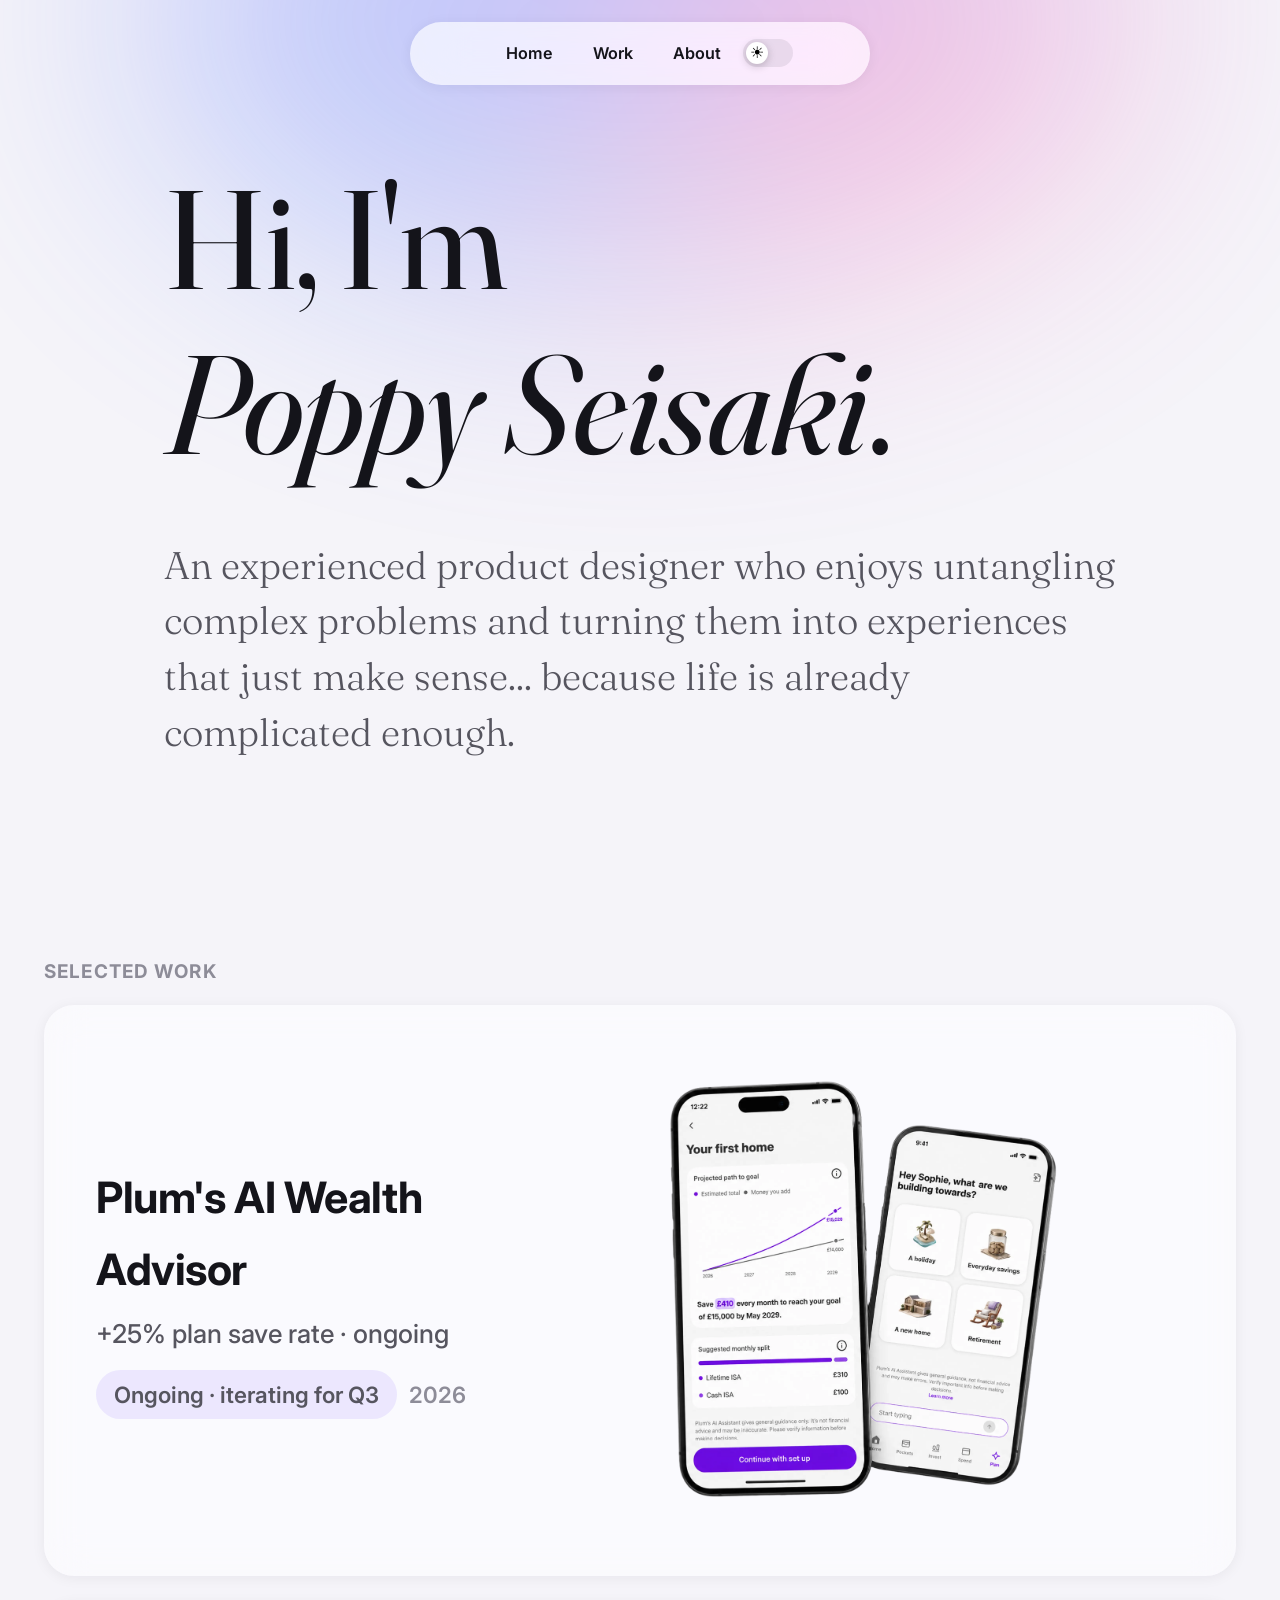
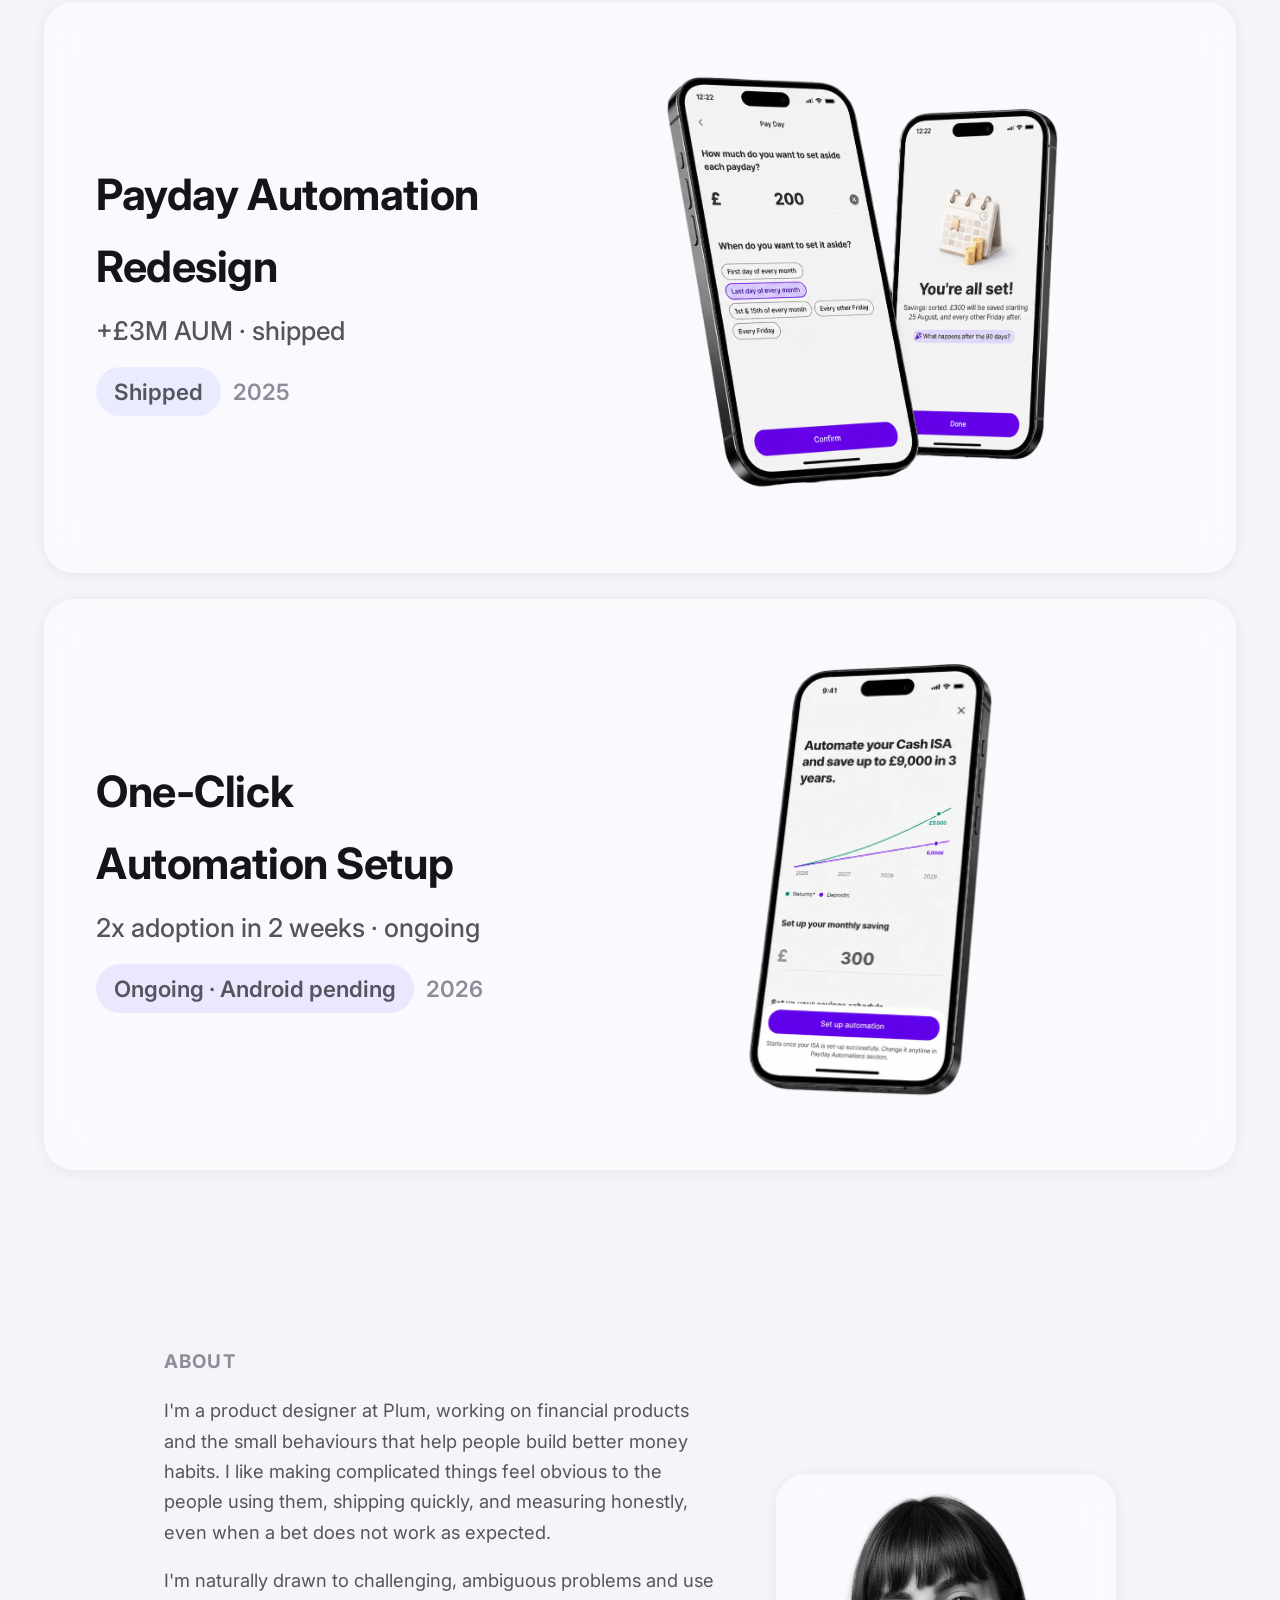
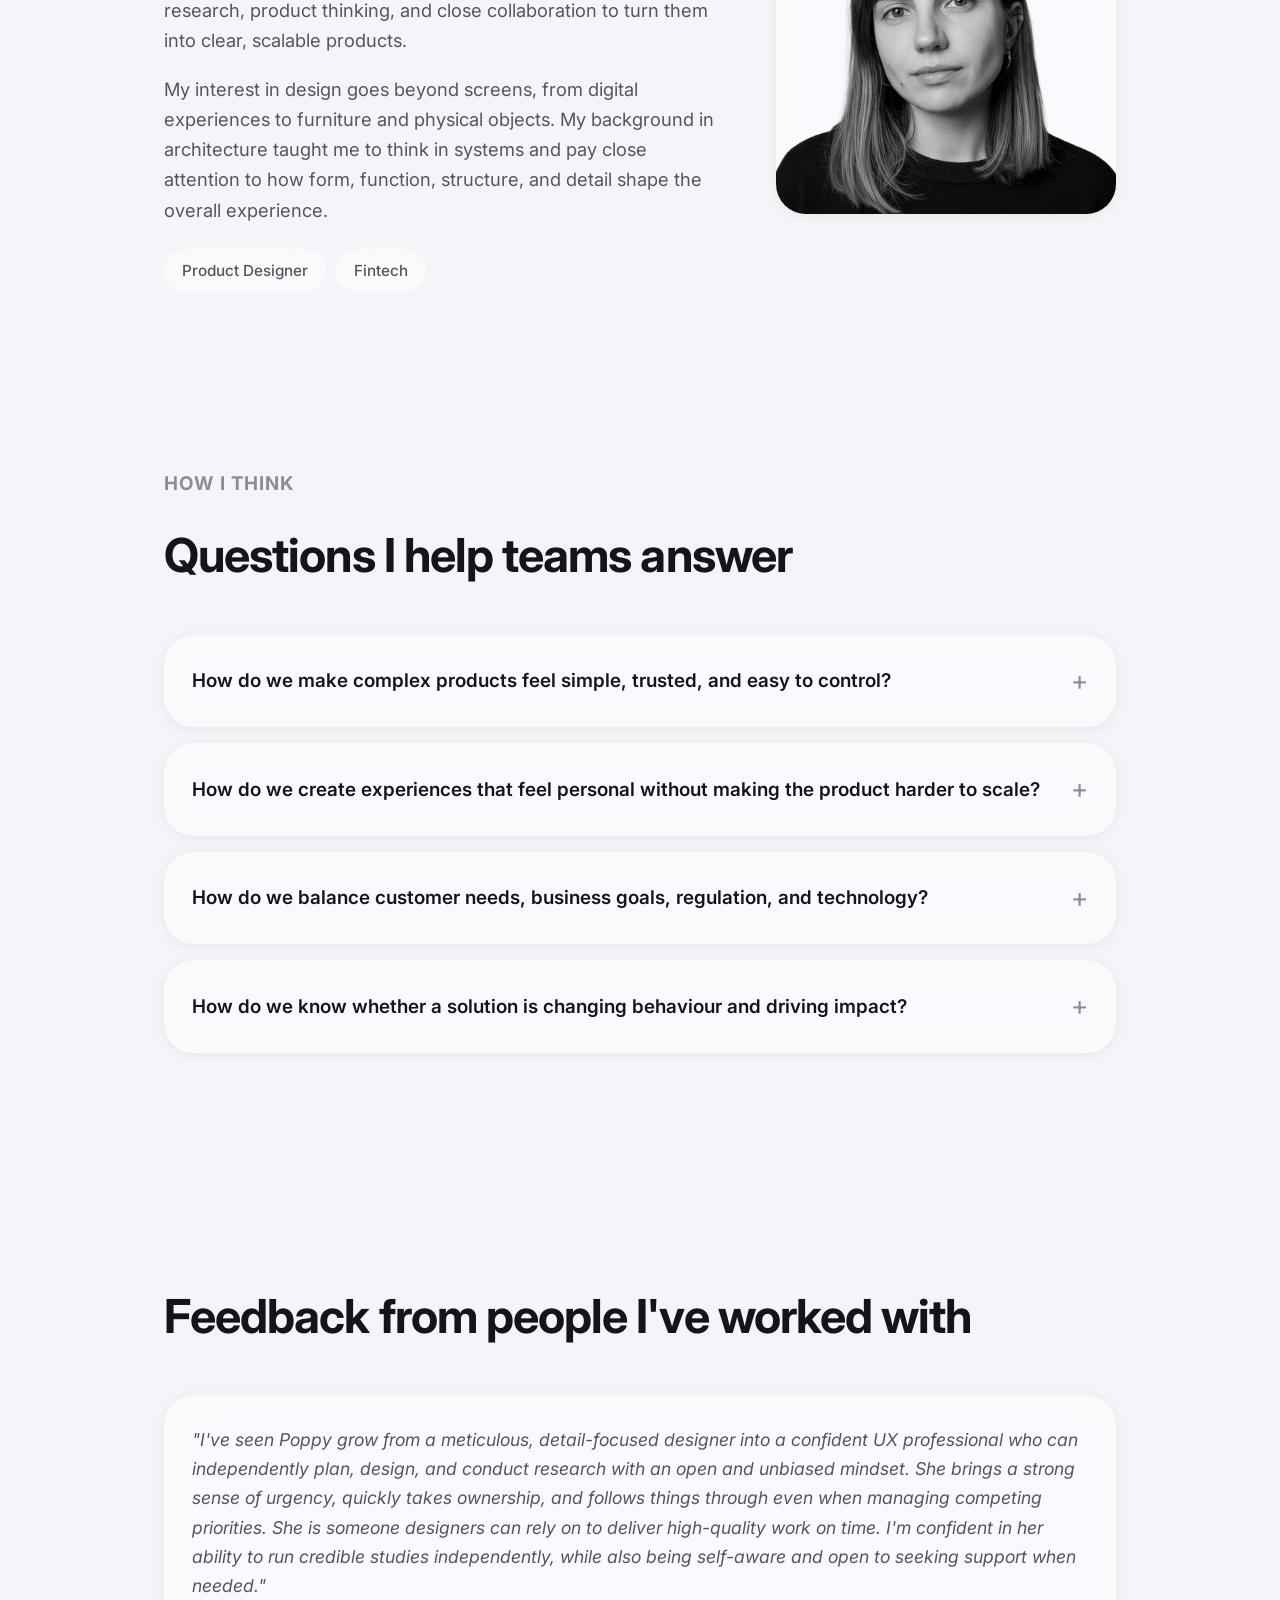
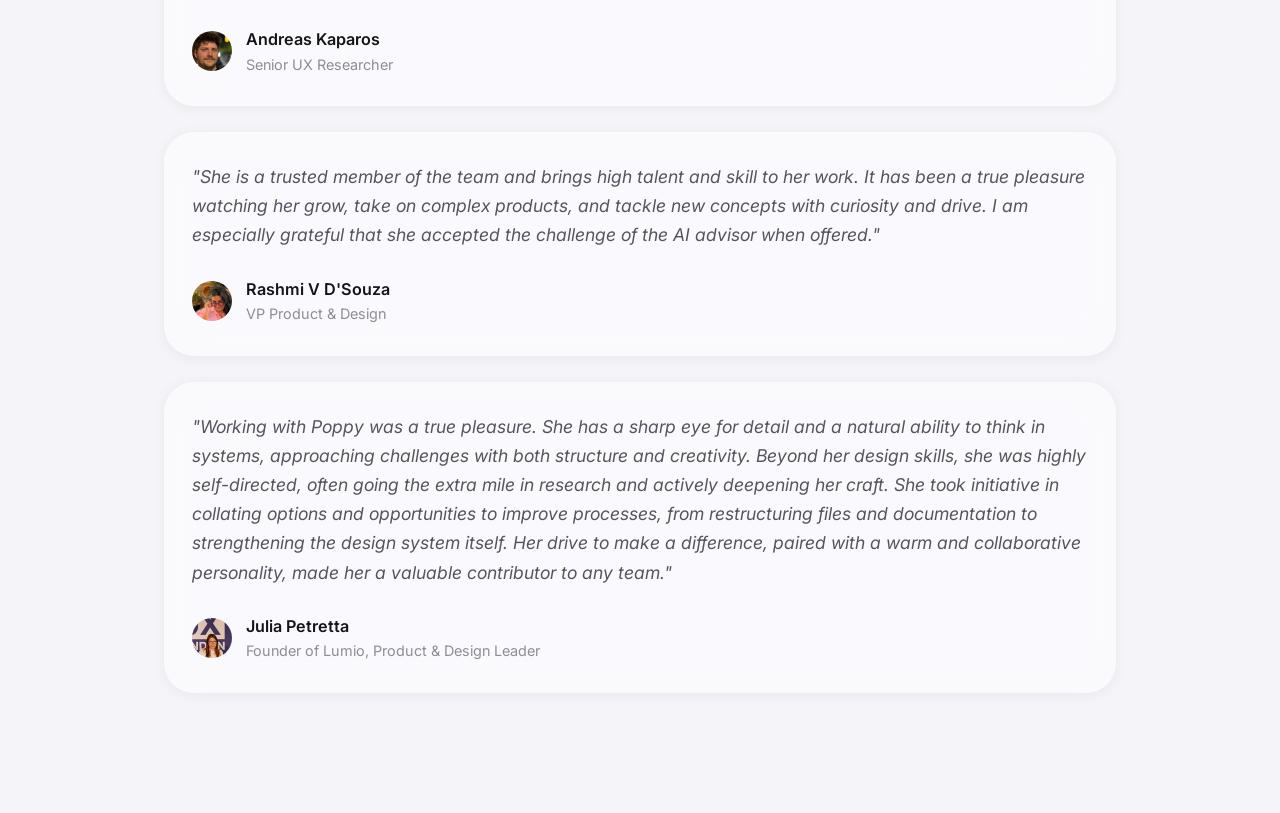
==== commit d29e3c7f: "Swap Selected Work heading back, drop hero scroll-cue, remove decisions intro line" ====
--- a/index.html
+++ b/index.html
@@ -40,12 +40,12 @@
       <p class="hero-line">An experienced product designer who enjoys untangling complex problems and turning them into experiences that just make sense... because life is already complicated enough.</p>
       <p class="hero-line hero-glow-overlay" aria-hidden="true">An experienced product designer who enjoys untangling complex problems and turning them into experiences that just make sense... because life is already complicated enough.</p>
     </div>
-    <a class="scroll-cue reveal" href="#work">Selected work <span class="arrow">↓</span></a>
   </div>
 </header>
 
 <main id="work" class="page-section">
   <div class="wrap">
+    <div class="section-label reveal">Selected work</div>
     <div class="projects">
 
       <a class="project-card reveal" href="wealth-advisor.html">
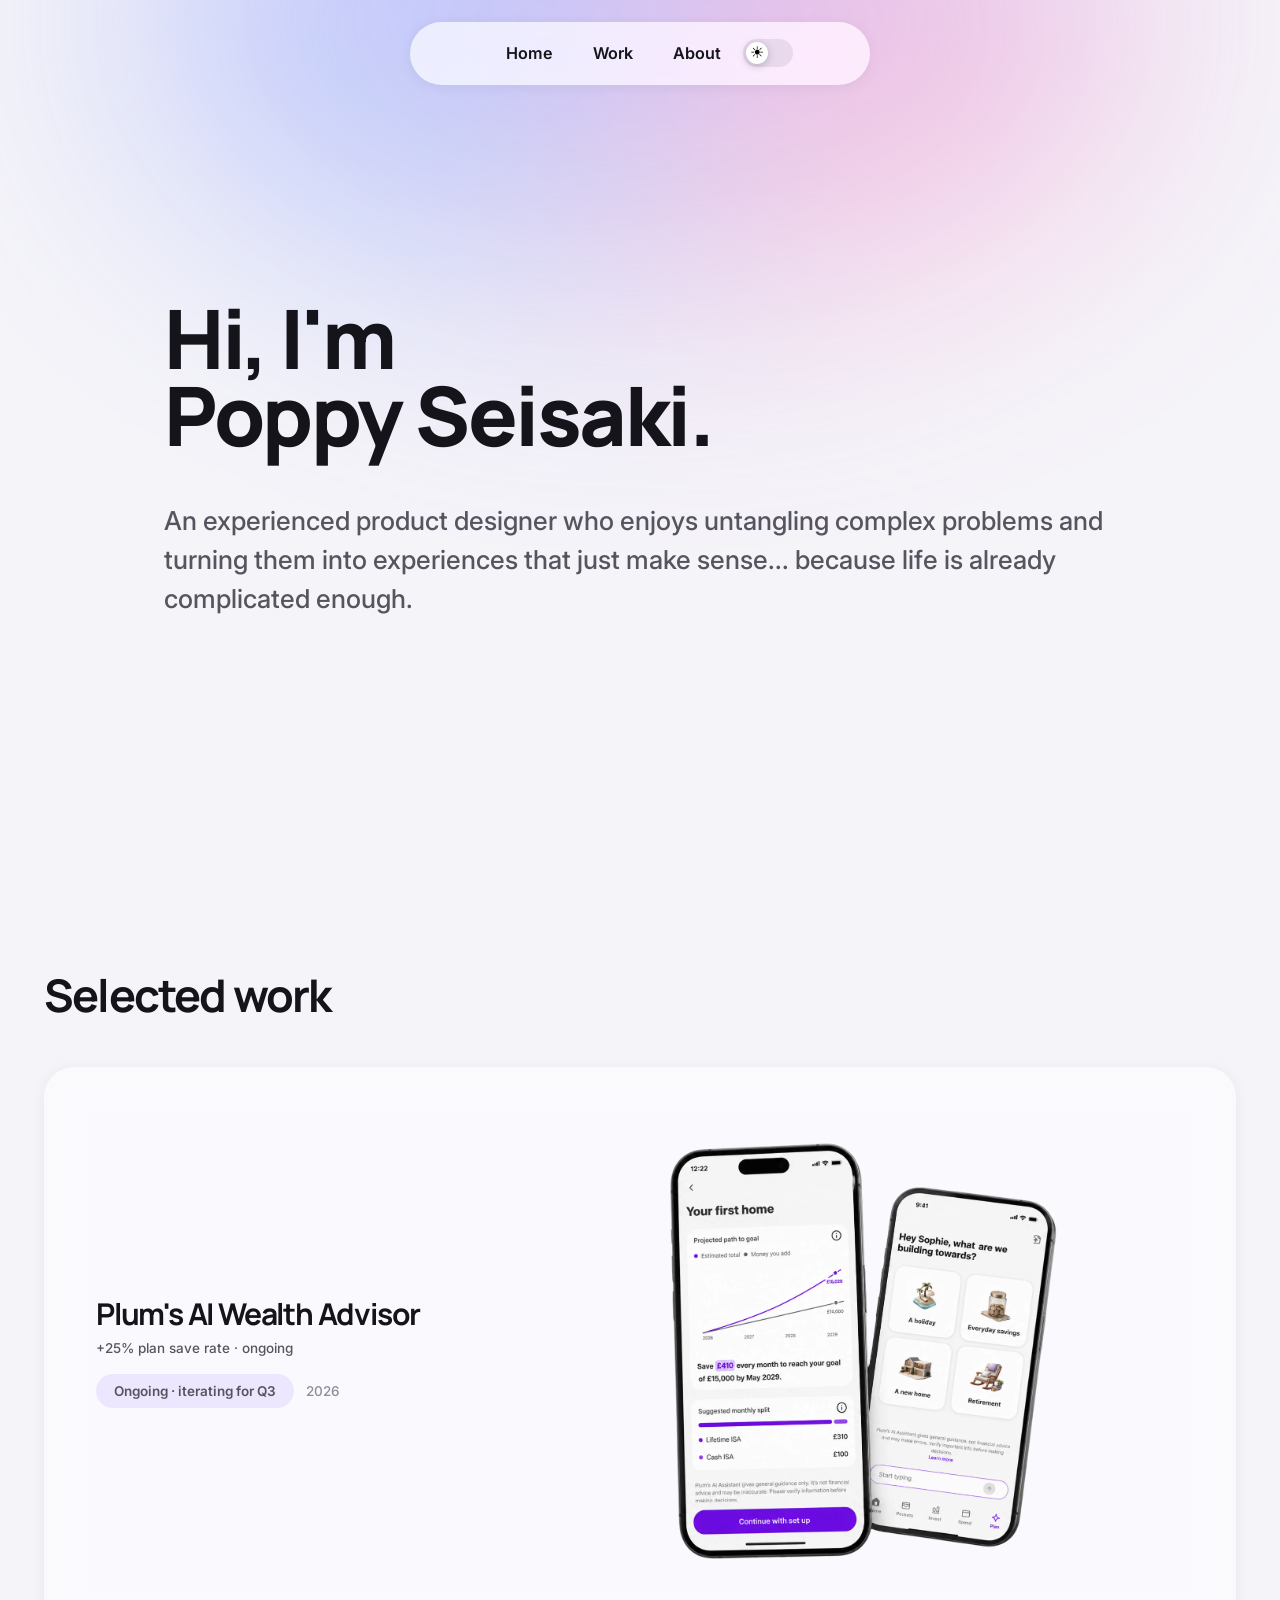
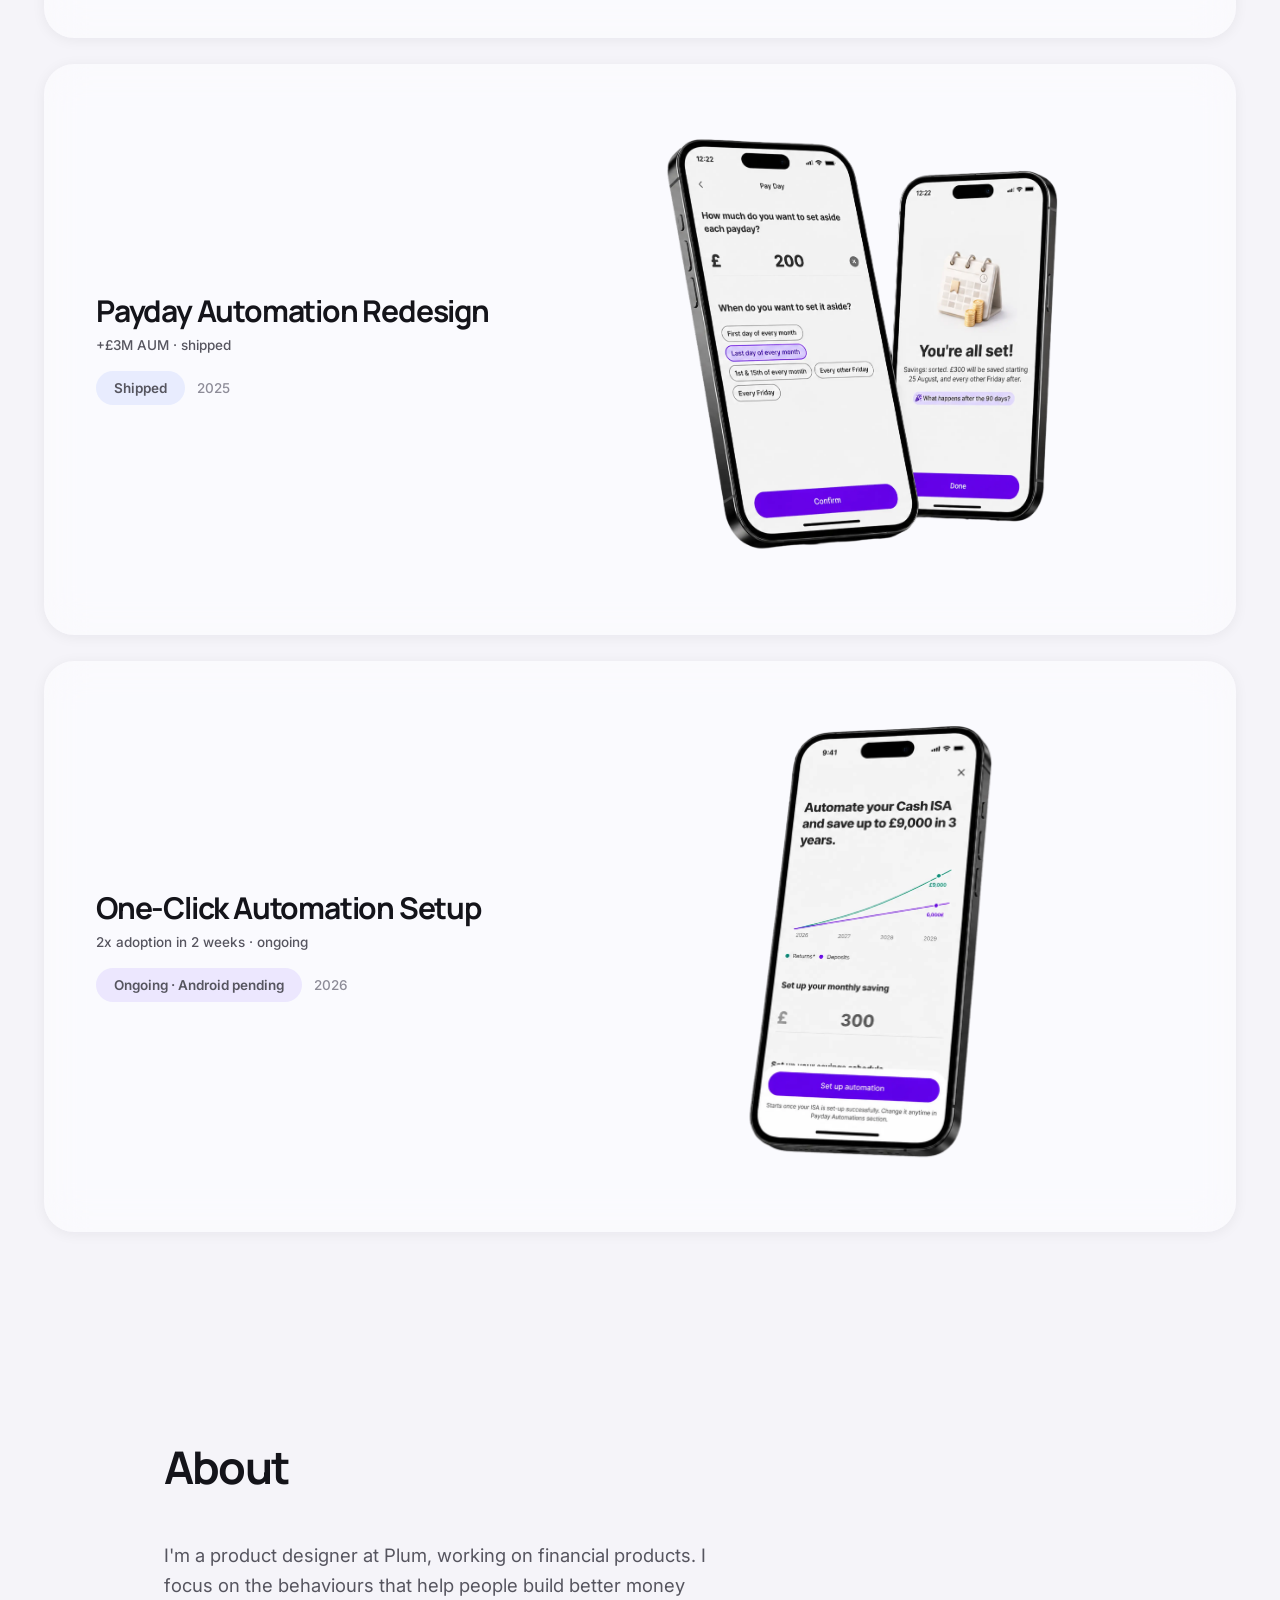
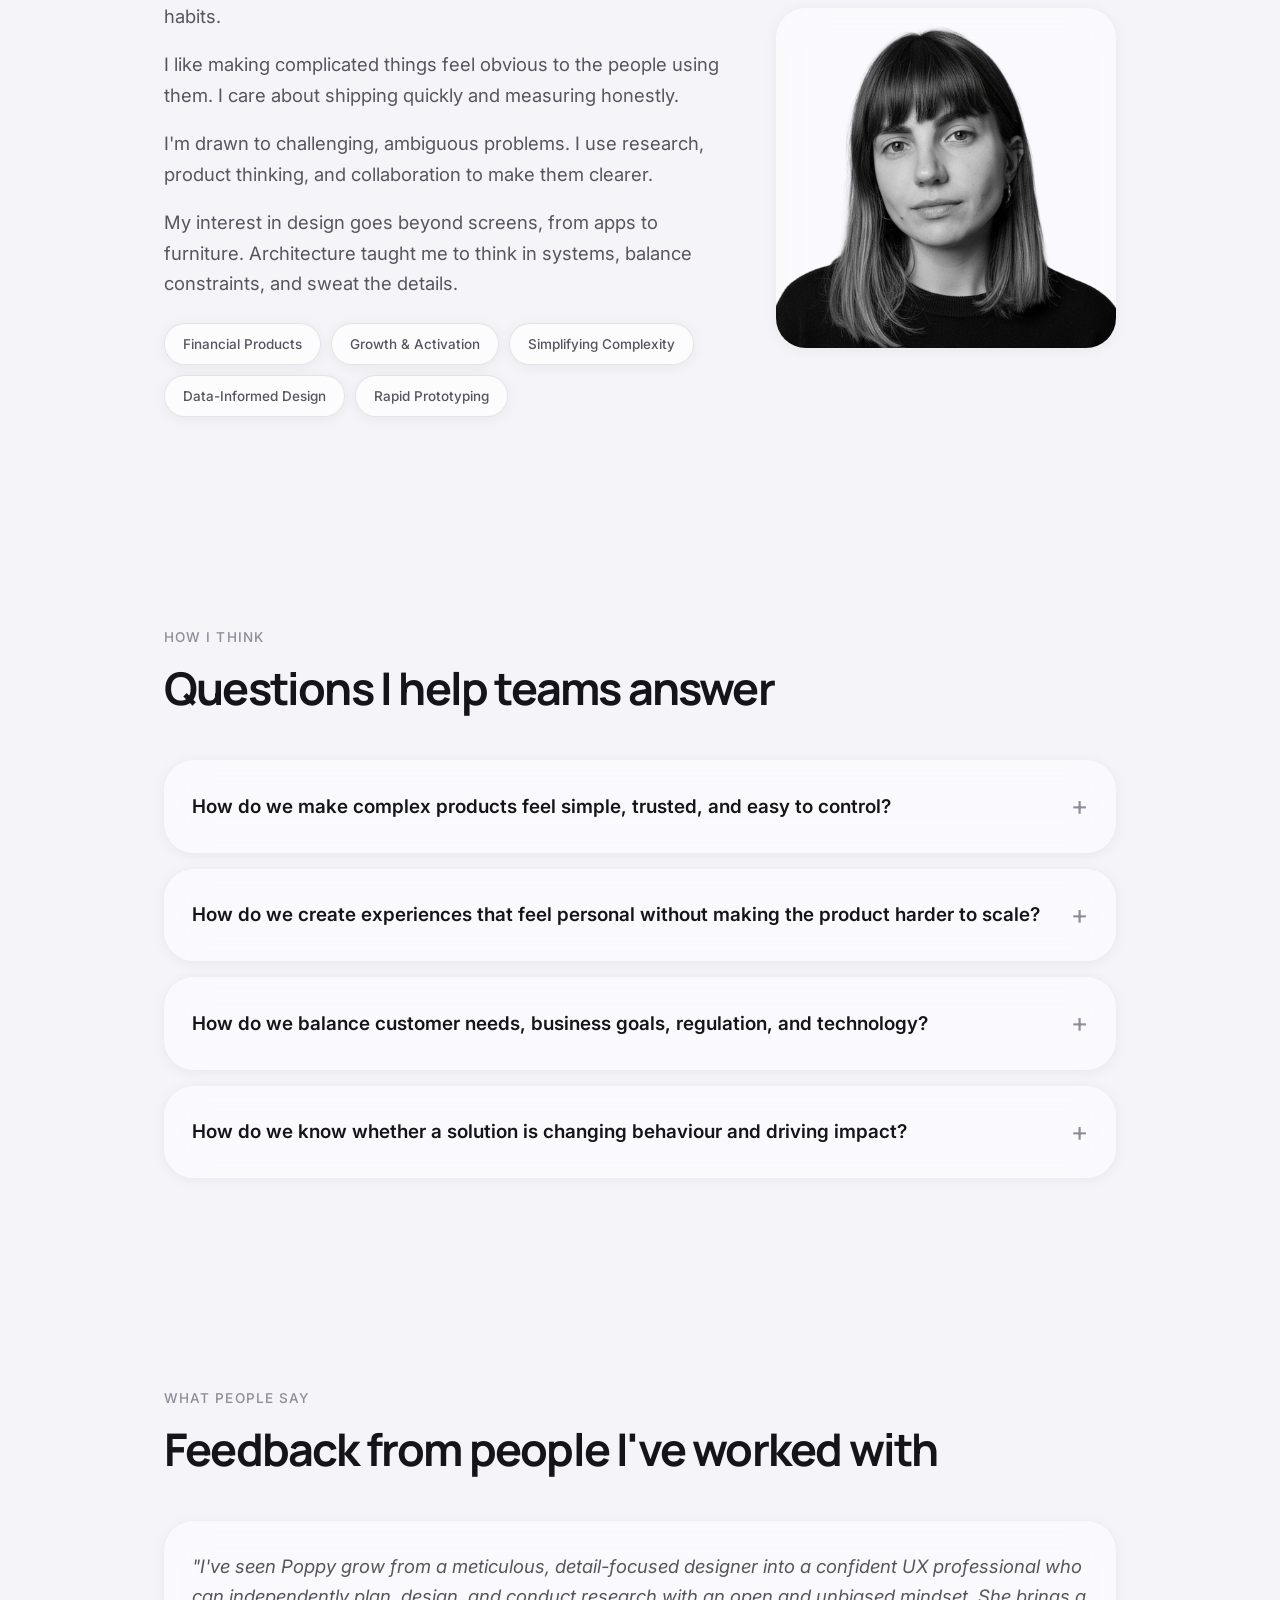
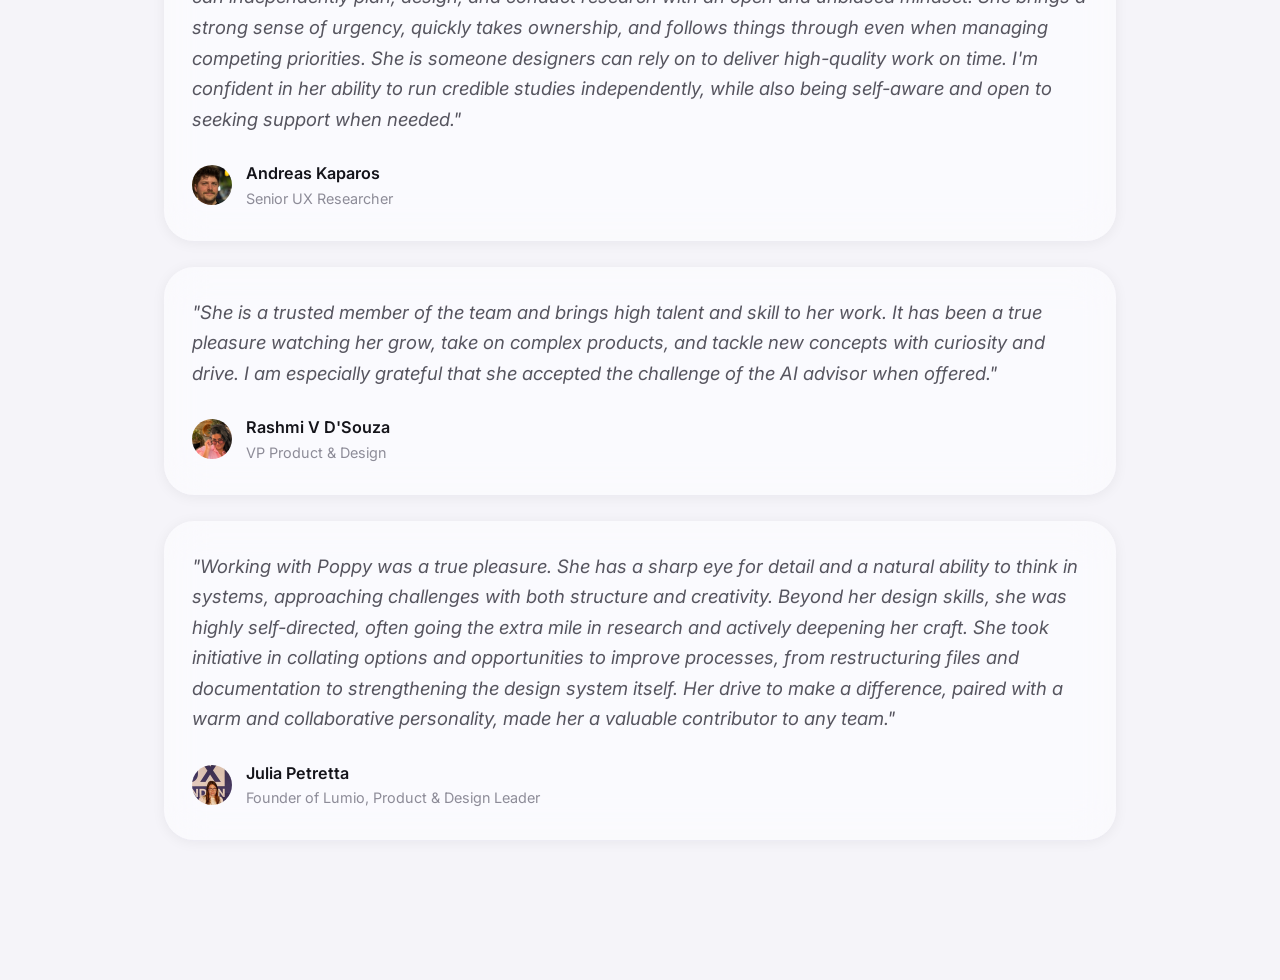
==== commit d1c11197: "Add decision media lightbox, compact mobile nav, and Manrope/Inter type system - Lightbox for wealth" ====
--- a/index.html
+++ b/index.html
@@ -14,7 +14,7 @@
 </script>
 <link rel="preconnect" href="https://fonts.googleapis.com">
 <link rel="preconnect" href="https://fonts.gstatic.com" crossorigin>
-<link href="https://fonts.googleapis.com/css2?family=Fraunces:ital,opsz,wght@0,9..144,300;0,9..144,400;1,9..144,400&family=Inter:wght@400;500;600;700&display=swap" rel="stylesheet">
+<link href="https://fonts.googleapis.com/css2?family=Manrope:wght@400;500;700;800&family=Inter:wght@400;500;600;700&display=swap" rel="stylesheet">
 <link rel="stylesheet" href="styles.css">
 </head>
 <body>
@@ -45,7 +45,7 @@
 
 <main id="work" class="page-section">
   <div class="wrap">
-    <div class="section-label reveal">Selected work</div>
+    <h2 class="section-heading reveal">Selected work</h2>
     <div class="projects">
 
       <a class="project-card reveal" href="wealth-advisor.html">
@@ -96,15 +96,19 @@
 
 <section id="about" class="page-section">
   <div class="wrap">
-    <div class="section-label reveal">About</div>
+    <h2 class="section-heading reveal">About</h2>
     <div class="about-grid">
       <div class="about-text reveal">
-        <p>I'm a product designer at Plum, working on financial products and the small behaviours that help people build better money habits. I like making complicated things feel obvious to the people using them, shipping quickly, and measuring honestly, even when a bet does not work as expected.</p>
-        <p>I'm naturally drawn to challenging, ambiguous problems and use research, product thinking, and close collaboration to turn them into clear, scalable products.</p>
-        <p>My interest in design goes beyond screens, from digital experiences to furniture and physical objects. My background in architecture taught me to think in systems and pay close attention to how form, function, structure, and detail shape the overall experience.</p>
+        <p>I'm a product designer at Plum, working on financial products. I focus on the behaviours that help people build better money habits.</p>
+        <p>I like making complicated things feel obvious to the people using them. I care about shipping quickly and measuring honestly.</p>
+        <p>I'm drawn to challenging, ambiguous problems. I use research, product thinking, and collaboration to make them clearer.</p>
+        <p>My interest in design goes beyond screens, from apps to furniture. Architecture taught me to think in systems, balance constraints, and sweat the details.</p>
         <div class="about-facts">
-          <span class="fact-pill">Product Designer</span>
-          <span class="fact-pill">Fintech</span>
+          <span class="fact-pill">Financial Products</span>
+          <span class="fact-pill">Growth & Activation</span>
+          <span class="fact-pill">Simplifying Complexity</span>
+          <span class="fact-pill">Data-Informed Design</span>
+          <span class="fact-pill">Rapid Prototyping</span>
         </div>
       </div>
       <div class="about-avatar reveal"><img src="images/me.webp" alt="Poppy Seisaki"></div>
--- a/styles.css
+++ b/styles.css
@@ -35,8 +35,19 @@
 
   --max-w: 1000px;
   --max-w-wide: 1000px;
-  --font-display: "Fraunces", Georgia, serif;
-  --font-hero-body: "Fraunces", Georgia, serif;
+  --font-display: "Manrope", -apple-system, "system-ui", "Segoe UI", Roboto, Helvetica, Arial, sans-serif;
+
+  /* Responsive type scale (home + wealth-advisor only). Mobile values below;
+     tablet/desktop overrides live in the existing 768px/1320px breakpoints. */
+  --fs-hero: 56px;
+  --fs-hero-sub: 22px;
+  --fs-h2: 36px;
+  --fs-card-title: 26px;
+  --fs-cs-h1: 44px;
+  --fs-cs-h2: 32px;
+  --fs-cs-h3: 23px;
+  --fs-body: 17.5px;
+  --fs-label: 13px;
 
   font-size: 18px;
 }
@@ -62,6 +73,36 @@
   --divider: rgba(255, 255, 255, 0.12);
 }
 
+/* Type scale tablet/desktop steps, same breakpoints used elsewhere on the
+   site (.side-nav, .decision-item, etc.) */
+@media (min-width: 768px) {
+  :root {
+    --fs-hero: 82px;
+    --fs-hero-sub: 26px;
+    --fs-h2: 45px;
+    --fs-card-title: 30px;
+    --fs-cs-h1: 60px;
+    --fs-cs-h2: 39px;
+    --fs-cs-h3: 26px;
+    --fs-body: 18.5px;
+    --fs-label: 13.5px;
+  }
+}
+
+@media (min-width: 1320px) {
+  :root {
+    --fs-hero: 120px;
+    --fs-hero-sub: 31px;
+    --fs-h2: 60px;
+    --fs-card-title: 36px;
+    --fs-cs-h1: 80px;
+    --fs-cs-h2: 50px;
+    --fs-cs-h3: 29px;
+    --fs-body: 20px;
+    --fs-label: 14px;
+  }
+}
+
 * {
   box-sizing: border-box;
 }
@@ -106,6 +147,13 @@
   max-width: var(--max-w-wide);
   margin: 0 auto;
   padding: 0 24px;
+}
+
+/* Wealth Advisor reads better as a narrower column: 15% narrower than the
+   shared .wrap-wide (1000px), scoped so payday-automation / one-click, which
+   also use .wrap-wide, are unaffected. */
+.wrap-wide.wealth-advisor-page {
+  max-width: 850px;
 }
 
 /* ---------- Aurora glow, fixed behind the floating nav only ---------- */
@@ -300,10 +348,13 @@
 
 .hero-greeting {
   font-family: var(--font-display);
-  font-weight: 400;
-  font-size: clamp(3.4rem, 13vw, 7.78rem);
-  line-height: 1.18;
-  letter-spacing: -0.01em;
+  font-weight: 800;
+  font-size: var(--fs-hero);
+  line-height: 0.94;
+  /* Spec called for -0.06 to -0.08em, but at this size/weight that collapses
+     the &nbsp; in "Poppy Seisaki" into nothing. -0.03em keeps it tight
+     without breaking the word gap. */
+  letter-spacing: -0.03em;
   margin: 0;
   padding-bottom: 0.08em;
   color: var(--text);
@@ -312,8 +363,8 @@
 }
 
 .hero-greeting em {
-  font-style: italic;
-  font-weight: 400;
+  font-style: normal;
+  font-weight: 800;
   white-space: nowrap;
 }
 
@@ -324,12 +375,11 @@
 }
 
 .hero-line {
-  font-family: var(--font-hero-body);
   font-style: normal;
-  font-weight: 300;
+  font-weight: 500;
   color: var(--text-soft);
-  font-size: clamp(1.3rem, 3vw, 2.22rem);
-  line-height: 1.45;
+  font-size: var(--fs-hero-sub);
+  line-height: 1.5;
   letter-spacing: normal;
   margin: 0;
   padding-bottom: 0.1em;
@@ -397,23 +447,27 @@
 /* ---------- Section shell ---------- */
 
 .page-section {
-  padding: 56px 0 120px;
+  padding: 72px 0 140px;
 }
 
 .section-label {
-  font-size: 1.05rem;
-  font-weight: 700;
+  font-family: "Inter", sans-serif;
+  font-size: var(--fs-label);
+  font-weight: 500;
   text-transform: uppercase;
-  letter-spacing: 0.06em;
+  letter-spacing: 0.08em;
+  line-height: 1.3;
   color: var(--text-faint);
   margin-bottom: 18px;
 }
 
 .section-heading {
-  font-size: clamp(1.9rem, 4vw, 2.6rem);
+  font-family: var(--font-display);
+  font-size: var(--fs-h2);
   font-weight: 700;
-  letter-spacing: -0.02em;
-  margin: 0 0 40px;
+  line-height: 1.05;
+  letter-spacing: -0.04em;
+  margin: 0 0 48px;
   color: var(--text);
 }
 
@@ -458,15 +512,18 @@
 }
 
 .project-card h2 {
-  font-size: clamp(1.5rem, 4vw, 2.4rem);
+  font-family: var(--font-display);
+  font-size: var(--fs-card-title);
   font-weight: 700;
+  line-height: 1.05;
   margin: 0;
-  letter-spacing: -0.01em;
+  letter-spacing: -0.04em;
   color: var(--text);
 }
 
 .project-card .metric {
-  font-size: clamp(0.95rem, 2.5vw, 1.44rem);
+  font-family: "Inter", sans-serif;
+  font-size: var(--fs-label);
   color: var(--text-soft);
   font-weight: 500;
   white-space: nowrap;
@@ -480,14 +537,15 @@
 }
 
 .project-card .tag {
-  font-size: clamp(0.85rem, 2vw, 1.248rem);
+  font-size: var(--fs-label);
   padding: 6px 18px;
   white-space: nowrap;
 }
 
 .project-card .project-year {
-  font-size: clamp(0.85rem, 2vw, 1.248rem);
-  font-weight: 600;
+  font-family: "Inter", sans-serif;
+  font-size: var(--fs-label);
+  font-weight: 500;
   color: var(--text-faint);
 }
 
@@ -525,11 +583,17 @@
 
 .tag {
   display: inline-block;
-  font-size: 0.78rem;
+  font-size: 0.624rem;
   font-weight: 600;
   padding: 5px 14px;
   border-radius: var(--r-pill);
   color: var(--text-soft);
+}
+
+.wealth-advisor-page .tag {
+  font-family: "Inter", sans-serif;
+  font-size: var(--fs-label);
+  font-weight: 500;
 }
 
 .tag-ongoing {
@@ -584,7 +648,8 @@
 .about-text p {
   color: var(--text-soft);
   margin: 0 0 18px;
-  font-size: 1.02rem;
+  font-size: var(--fs-body);
+  font-weight: 400;
 }
 
 .about-facts {
@@ -595,11 +660,14 @@
 }
 
 .fact-pill {
-  background: var(--glass-bg);
+  background: var(--glass-bg-strong);
+  border: 1px solid var(--divider);
+  box-shadow: var(--shadow-sm);
   backdrop-filter: blur(14px);
   -webkit-backdrop-filter: blur(14px);
   color: var(--text-soft);
-  font-size: 0.85rem;
+  font-family: "Inter", sans-serif;
+  font-size: var(--fs-label);
   font-weight: 500;
   padding: 9px 18px;
   border-radius: var(--r-pill);
@@ -660,7 +728,8 @@
 .faq-item p {
   margin: 0 0 26px;
   color: var(--text-soft);
-  font-size: 0.98rem;
+  font-size: var(--fs-body);
+  font-weight: 400;
   line-height: 1.6;
 }
 
@@ -688,7 +757,8 @@
 }
 
 .testimonial-quote {
-  font-size: 0.98rem;
+  font-size: var(--fs-body);
+  font-weight: 400;
   color: var(--text-soft);
   margin: 0 0 26px;
   font-style: italic;
@@ -734,6 +804,10 @@
 
 /* ---------- Minimal in-page side navigation ---------- */
 
+/* Below 1320px this renders as a compact pill showing only the current
+   section (driven by the scroll-spy in script.js). Tapping it reveals the
+   full link list stacked above the pill; the fixed bottom edge means the
+   list grows upward without shifting the pill itself. */
 .side-nav {
   position: fixed;
   left: 50%;
@@ -741,11 +815,12 @@
   top: auto;
   transform: translateX(-50%);
   z-index: 40;
-  display: grid;
-  grid-template-columns: repeat(3, minmax(0, 1fr));
-  width: calc(100% - 24px);
-  max-width: 360px;
-  gap: 4px;
+  display: flex;
+  flex-direction: column;
+  align-items: stretch;
+  gap: 2px;
+  width: max-content;
+  max-width: min(240px, calc(100% - 32px));
   padding: 8px;
   border-radius: var(--r-lg);
   background: var(--glass-bg-strong);
@@ -755,18 +830,23 @@
 }
 
 .side-nav a {
-  font-size: 0.7rem;
+  display: none;
+  font-size: 0.85rem;
   font-weight: 500;
   color: var(--text-faint);
-  padding: 8px 6px;
+  padding: 10px 14px;
   border-radius: var(--r-pill);
-  text-align: center;
+  text-align: left;
   overflow: hidden;
   text-overflow: ellipsis;
   white-space: nowrap;
   transition: color .25s ease, background-color .25s ease;
 }
 
+.side-nav.open a {
+  display: block;
+}
+
 .side-nav a:hover {
   color: var(--text);
   background: var(--glass-hover);
@@ -777,39 +857,51 @@
   background: var(--tag-ongoing-bg);
 }
 
-/* 7-item variant (Wealth Advisor): 4 columns on mobile keeps it to 2 rows */
-.side-nav-wide {
-  grid-template-columns: repeat(4, minmax(0, 1fr));
-  max-width: 400px;
-}
-
-/* Tablet: single row, still floating at the bottom */
-@media (min-width: 768px) and (max-width: 1319px) {
-  .side-nav {
-    display: flex;
-    flex-direction: row;
-    width: auto;
-    max-width: calc(100% - 32px);
-    border-radius: var(--r-pill);
-  }
-  .side-nav a {
-    font-size: 0.78rem;
-    padding: 9px 16px;
-    text-align: left;
-    overflow: visible;
-    text-overflow: unset;
-  }
-}
-
-/* Desktop: vertical sidebar */
+.side-nav-current {
+  display: flex;
+  align-items: center;
+  justify-content: space-between;
+  gap: 10px;
+  width: 100%;
+  padding: 10px 14px;
+  border: none;
+  background: none;
+  font-family: inherit;
+  color: var(--text);
+  font-size: 0.85rem;
+  font-weight: 600;
+  border-radius: var(--r-pill);
+  cursor: pointer;
+}
+
+.side-nav-current:hover {
+  background: var(--glass-hover);
+}
+
+.side-nav-current-label {
+  overflow: hidden;
+  text-overflow: ellipsis;
+  white-space: nowrap;
+}
+
+.side-nav-chevron {
+  flex-shrink: 0;
+  font-size: 0.9rem;
+  color: var(--text-faint);
+  transition: transform .25s ease;
+}
+
+.side-nav.open .side-nav-chevron {
+  transform: rotate(180deg);
+}
+
+/* Desktop: vertical sidebar, all links always visible, no pill toggle */
 @media (min-width: 1320px) {
   .side-nav {
     left: 28px;
     bottom: auto;
     top: 50%;
     transform: translateY(-50%);
-    display: flex;
-    flex-direction: column;
     width: auto;
     max-width: none;
     padding: 10px;
@@ -817,11 +909,15 @@
     box-shadow: var(--shadow-sm);
   }
   .side-nav a {
+    display: block;
     font-size: 0.78rem;
     padding: 9px 16px;
     text-align: left;
     overflow: visible;
     text-overflow: unset;
+  }
+  .side-nav-current {
+    display: none;
   }
 }
 
@@ -866,7 +962,8 @@
 
 .insight-source {
   display: block;
-  font-size: 0.82rem;
+  font-size: var(--fs-label);
+  font-weight: 500;
   font-style: italic;
   color: var(--text-faint);
   margin-top: 4px;
@@ -875,13 +972,18 @@
 /* ---------- Takeaway cards ---------- */
 
 .takeaway-grid {
-  display: flex;
-  flex-wrap: wrap;
+  display: grid;
+  grid-template-columns: repeat(2, 1fr);
   gap: 20px;
 }
 
+@media (max-width: 640px) {
+  .takeaway-grid {
+    grid-template-columns: 1fr;
+  }
+}
+
 .takeaway-card {
-  flex: 1 1 260px;
   background: var(--glass-bg);
   backdrop-filter: blur(20px) saturate(160%);
   -webkit-backdrop-filter: blur(20px) saturate(160%);
@@ -897,11 +999,15 @@
 }
 
 .takeaway-card .takeaway-icon {
-  font-family: var(--font-display);
-  font-size: 1.8rem;
   color: var(--accent-1);
   display: block;
   margin-bottom: 18px;
+}
+
+.takeaway-card .takeaway-icon svg {
+  width: 26px;
+  height: 26px;
+  display: block;
 }
 
 .takeaway-card h3 {
@@ -1018,6 +1124,13 @@
   margin-bottom: 6px;
 }
 
+.wealth-advisor-page .meta-strip .label {
+  font-family: "Inter", sans-serif;
+  font-size: var(--fs-label);
+  font-weight: 500;
+  letter-spacing: 0.08em;
+}
+
 .meta-strip .value {
   font-size: 0.9rem;
   color: var(--text);
@@ -1034,6 +1147,44 @@
 /* This case study reads better with a lot more breathing room between sections */
 .wealth-advisor-page .section {
   margin-bottom: 150px;
+}
+
+/* Wealth Advisor heading typeface: Manrope, bold across the board, sized off
+   the shared responsive --fs-cs-* scale (scoped here so payday-automation /
+   one-click-automation, which share .cs-header/.section/.takeaway-card,
+   are unaffected). */
+.wealth-advisor-page .cs-header h1 {
+  font-family: var(--font-display);
+  font-weight: 800;
+  font-size: var(--fs-cs-h1);
+  line-height: 1.05;
+  letter-spacing: -0.04em;
+}
+
+.wealth-advisor-page .section h2 {
+  font-family: var(--font-display);
+  font-weight: 700;
+  font-size: var(--fs-cs-h2);
+  line-height: 1.05;
+  letter-spacing: -0.04em;
+  /* 20% more room below the heading than the shared .section h2 default (22px) */
+  margin-bottom: 26.4px;
+}
+
+.wealth-advisor-page .section h3 {
+  font-family: var(--font-display);
+  font-weight: 700;
+  font-size: var(--fs-cs-h3);
+  line-height: 1.2;
+  letter-spacing: -0.02em;
+}
+
+.wealth-advisor-page .takeaway-card h3 {
+  font-family: var(--font-display);
+  font-weight: 700;
+  font-size: var(--fs-cs-h3);
+  line-height: 1.2;
+  letter-spacing: -0.02em;
 }
 
 .section h2 {
@@ -1054,6 +1205,11 @@
 .section p {
   color: var(--text-soft);
   margin: 0 0 16px;
+}
+
+.wealth-advisor-page .section p {
+  font-size: var(--fs-body);
+  font-weight: 400;
 }
 
 .headline-stat {
@@ -1210,6 +1366,13 @@
   margin-bottom: 12px;
 }
 
+.wealth-advisor-page .decision-index {
+  font-family: "Inter", sans-serif;
+  font-size: var(--fs-label);
+  font-weight: 500;
+  letter-spacing: 0.08em;
+}
+
 /* Text-first variant (Wealth Advisor): text left, image right on wider screens */
 .decision-item {
   display: flex;
@@ -1232,6 +1395,87 @@
   margin: 0 auto;
 }
 
+/* ---------- Decision media lightbox ---------- */
+
+[data-lightbox] {
+  cursor: zoom-in;
+  transition: transform .25s ease;
+}
+
+[data-lightbox]:hover {
+  transform: scale(1.015);
+}
+
+.lightbox-overlay {
+  position: fixed;
+  inset: 0;
+  z-index: 999;
+  display: flex;
+  align-items: center;
+  justify-content: center;
+  background: rgba(0, 0, 0, 0.85);
+  backdrop-filter: blur(6px);
+  -webkit-backdrop-filter: blur(6px);
+  opacity: 0;
+  visibility: hidden;
+  transition: opacity .25s ease, visibility 0s linear .25s;
+}
+
+.lightbox-overlay.open {
+  opacity: 1;
+  visibility: visible;
+  transition: opacity .25s ease;
+}
+
+.lightbox-stage {
+  display: flex;
+  align-items: center;
+  justify-content: center;
+  max-width: 92vw;
+  max-height: 88vh;
+}
+
+.lightbox-stage > img,
+.lightbox-stage > video {
+  max-width: min(92vw, 900px);
+  max-height: 88vh;
+  width: auto;
+  height: auto;
+  object-fit: contain;
+  border-radius: var(--r-md);
+  box-shadow: var(--shadow-lg);
+  display: block;
+}
+
+/* A phone-mockup video is cloned frame-and-all, so scale the whole frame up
+   instead of just the video, using the same --phone-w the frame's own CSS
+   already sizes everything off (border radius, island, screen inset). */
+.lightbox-stage .phone-mockup {
+  --phone-w: min(80vw, calc(88vh * 402 / 874), 420px);
+  margin: 0;
+}
+
+.lightbox-close {
+  position: fixed;
+  top: 20px;
+  right: 20px;
+  width: 40px;
+  height: 40px;
+  border-radius: var(--r-pill);
+  background: var(--glass-bg-strong);
+  backdrop-filter: blur(22px) saturate(180%);
+  -webkit-backdrop-filter: blur(22px) saturate(180%);
+  box-shadow: var(--shadow-md);
+  color: var(--text);
+  font-size: 1.4rem;
+  line-height: 1;
+  display: flex;
+  align-items: center;
+  justify-content: center;
+  border: none;
+  cursor: pointer;
+}
+
 /* A phone-mockup used directly inside a decision (single video), sized to
    match the 415px height convention used for .decision-img. */
 .decision-item > .phone-mockup.decision-phone {
@@ -1363,6 +1607,7 @@
   font-style: italic;
   color: var(--text-soft);
   font-weight: 400;
+  font-size: var(--fs-body);
 }
 
 .callout {
@@ -1446,12 +1691,6 @@
     max-width: 220px;
     margin: 0 auto;
   }
-  .hero-greeting {
-    font-size: clamp(2.6rem, 9vw, 4.2rem);
-  }
-  .hero-line {
-    font-size: clamp(1.15rem, 4vw, 1.5rem);
-  }
   .decision {
     padding: 24px 22px;
   }
@@ -1503,13 +1742,6 @@
     align-items: flex-start;
     padding: 84px 0 48px;
   }
-  .hero-greeting {
-    font-size: clamp(2.2rem, 11vw, 3rem);
-    line-height: 1.2;
-  }
-  .hero-line {
-    font-size: clamp(1rem, 4.6vw, 1.2rem);
-  }
   .nav-inner {
     padding: 5px;
     gap: 2px;
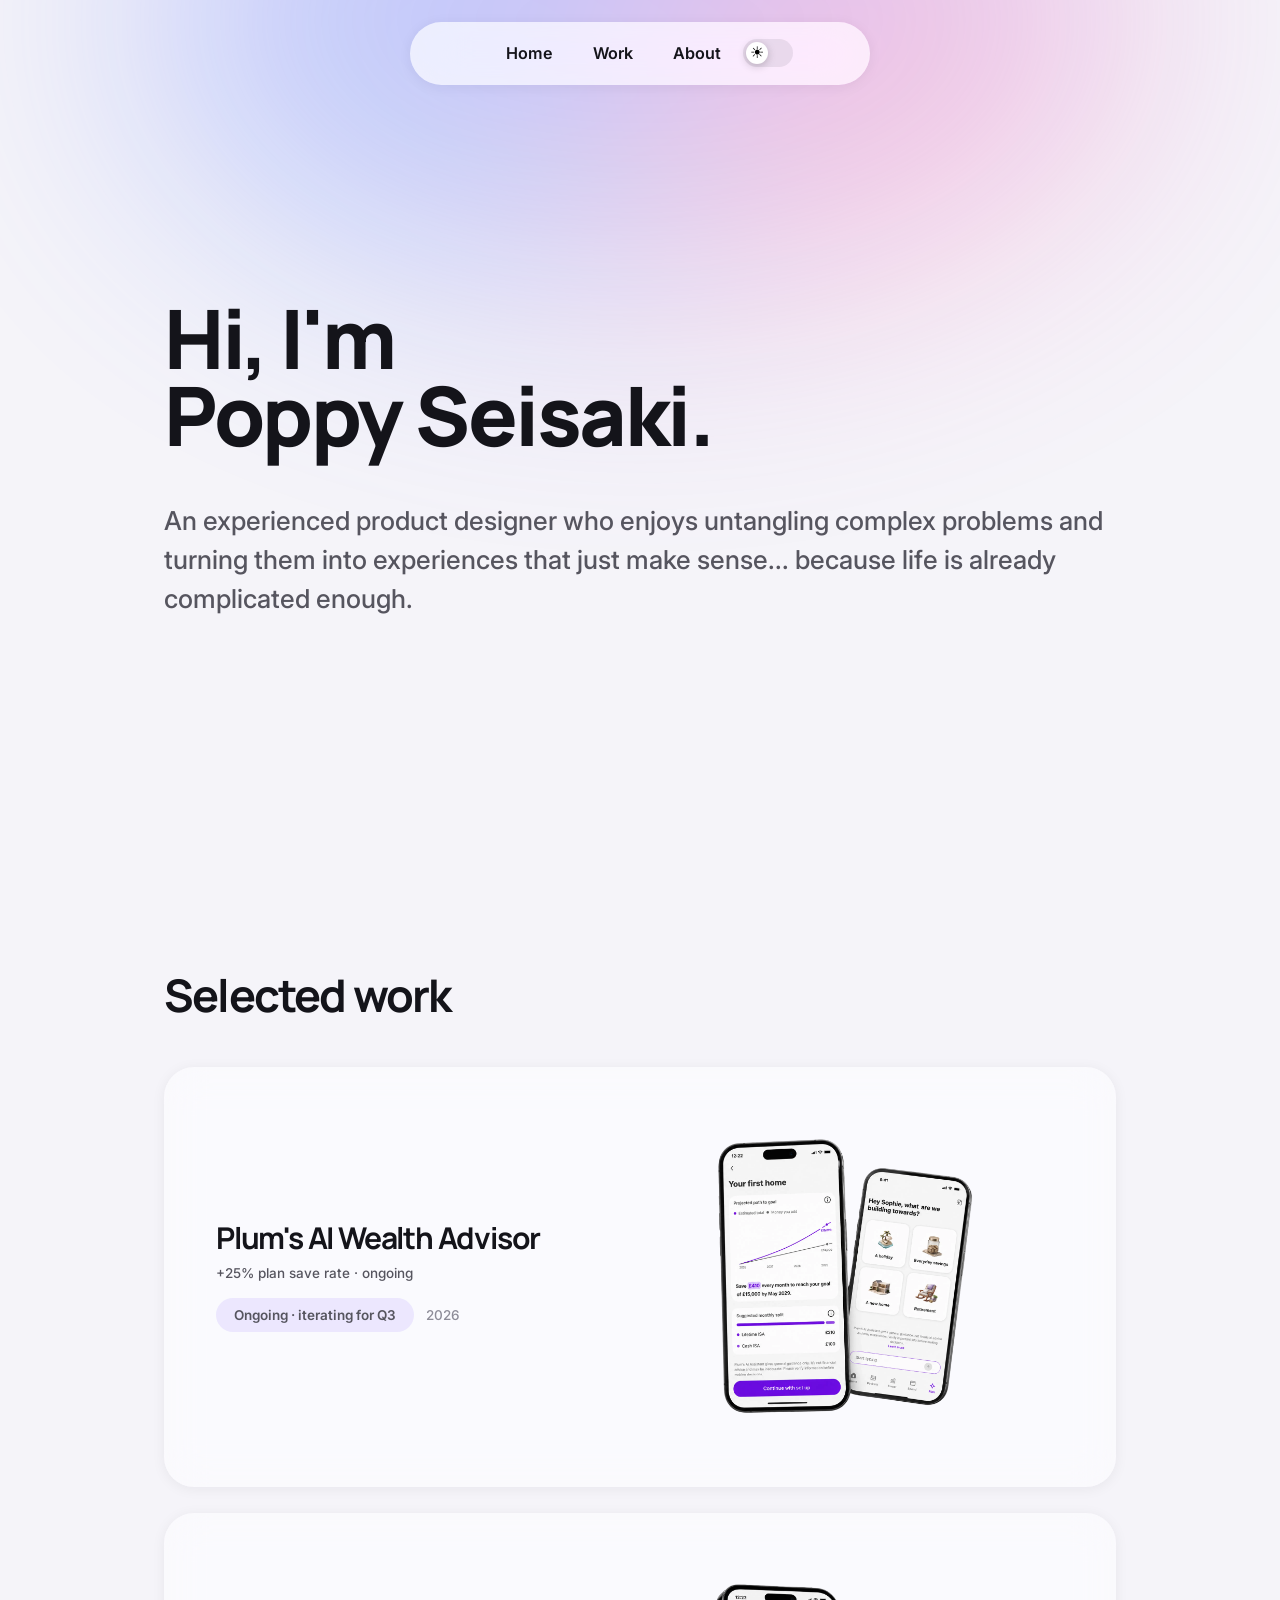
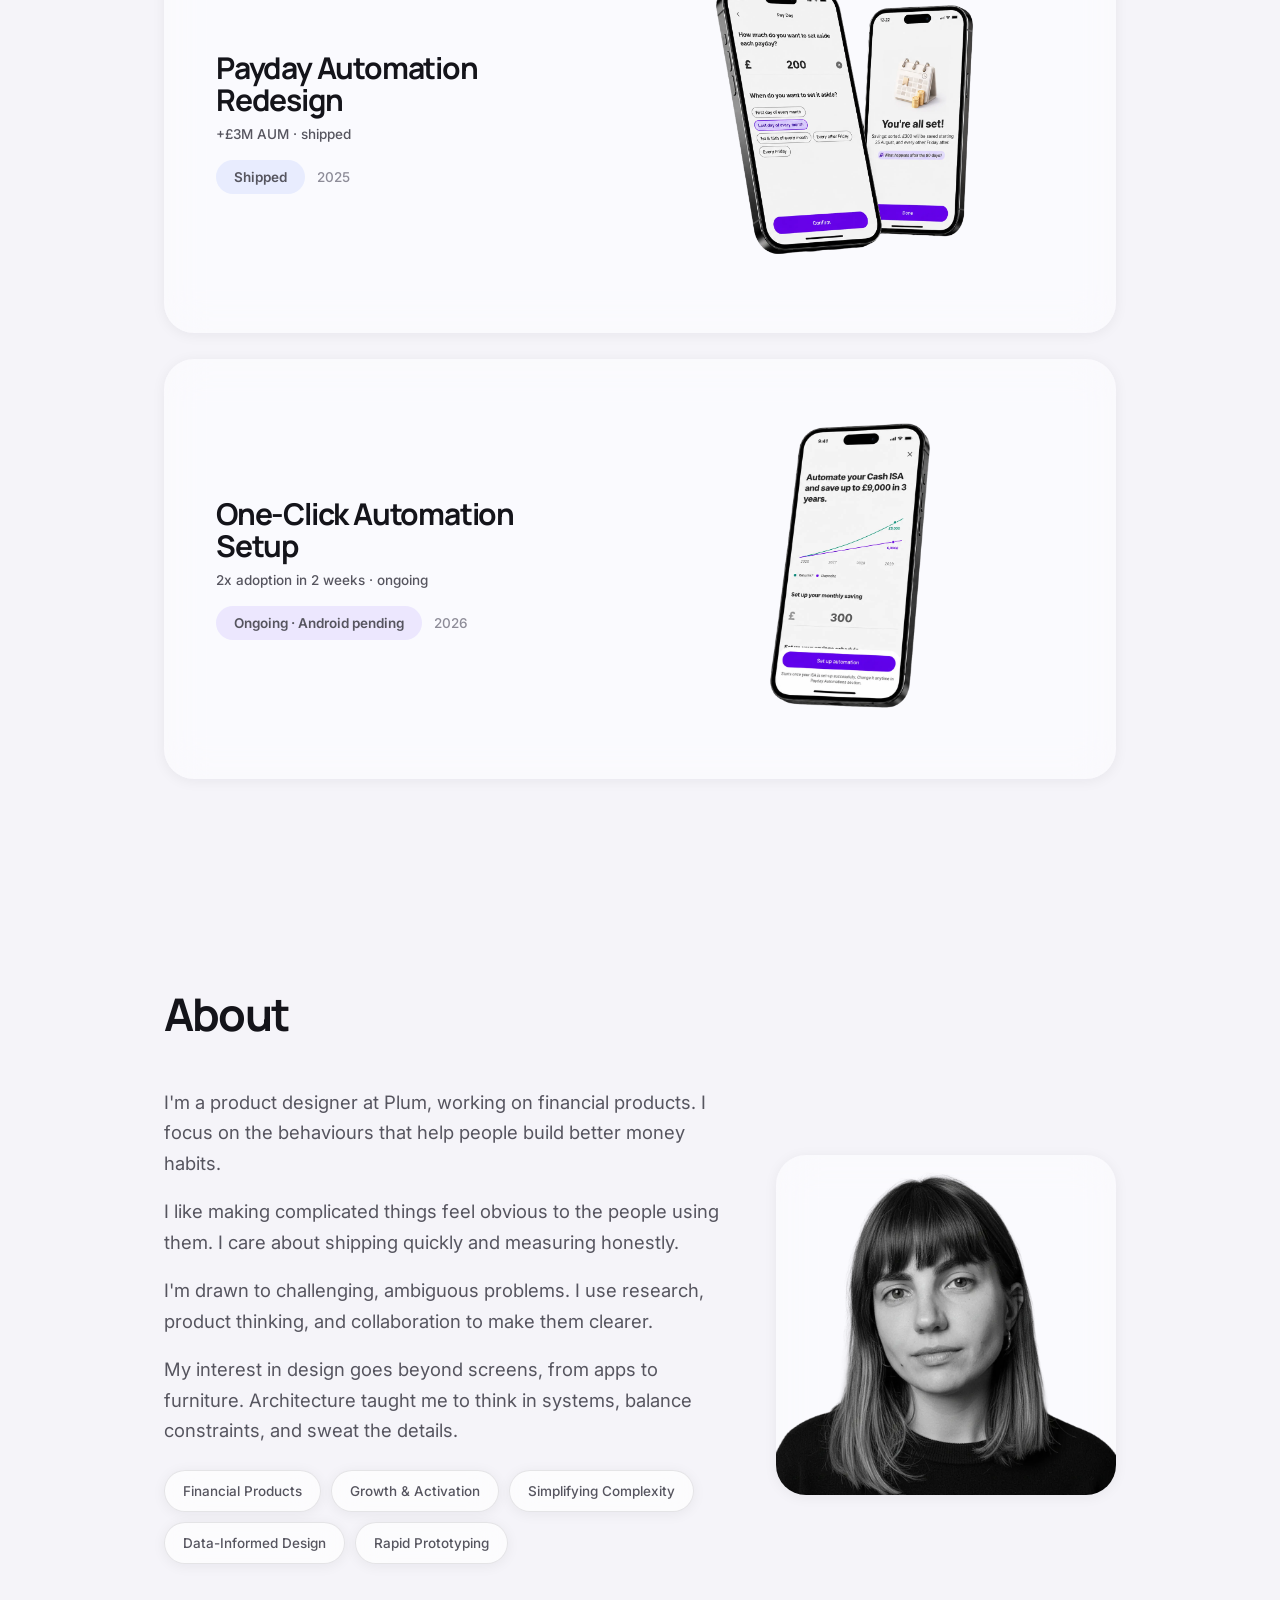
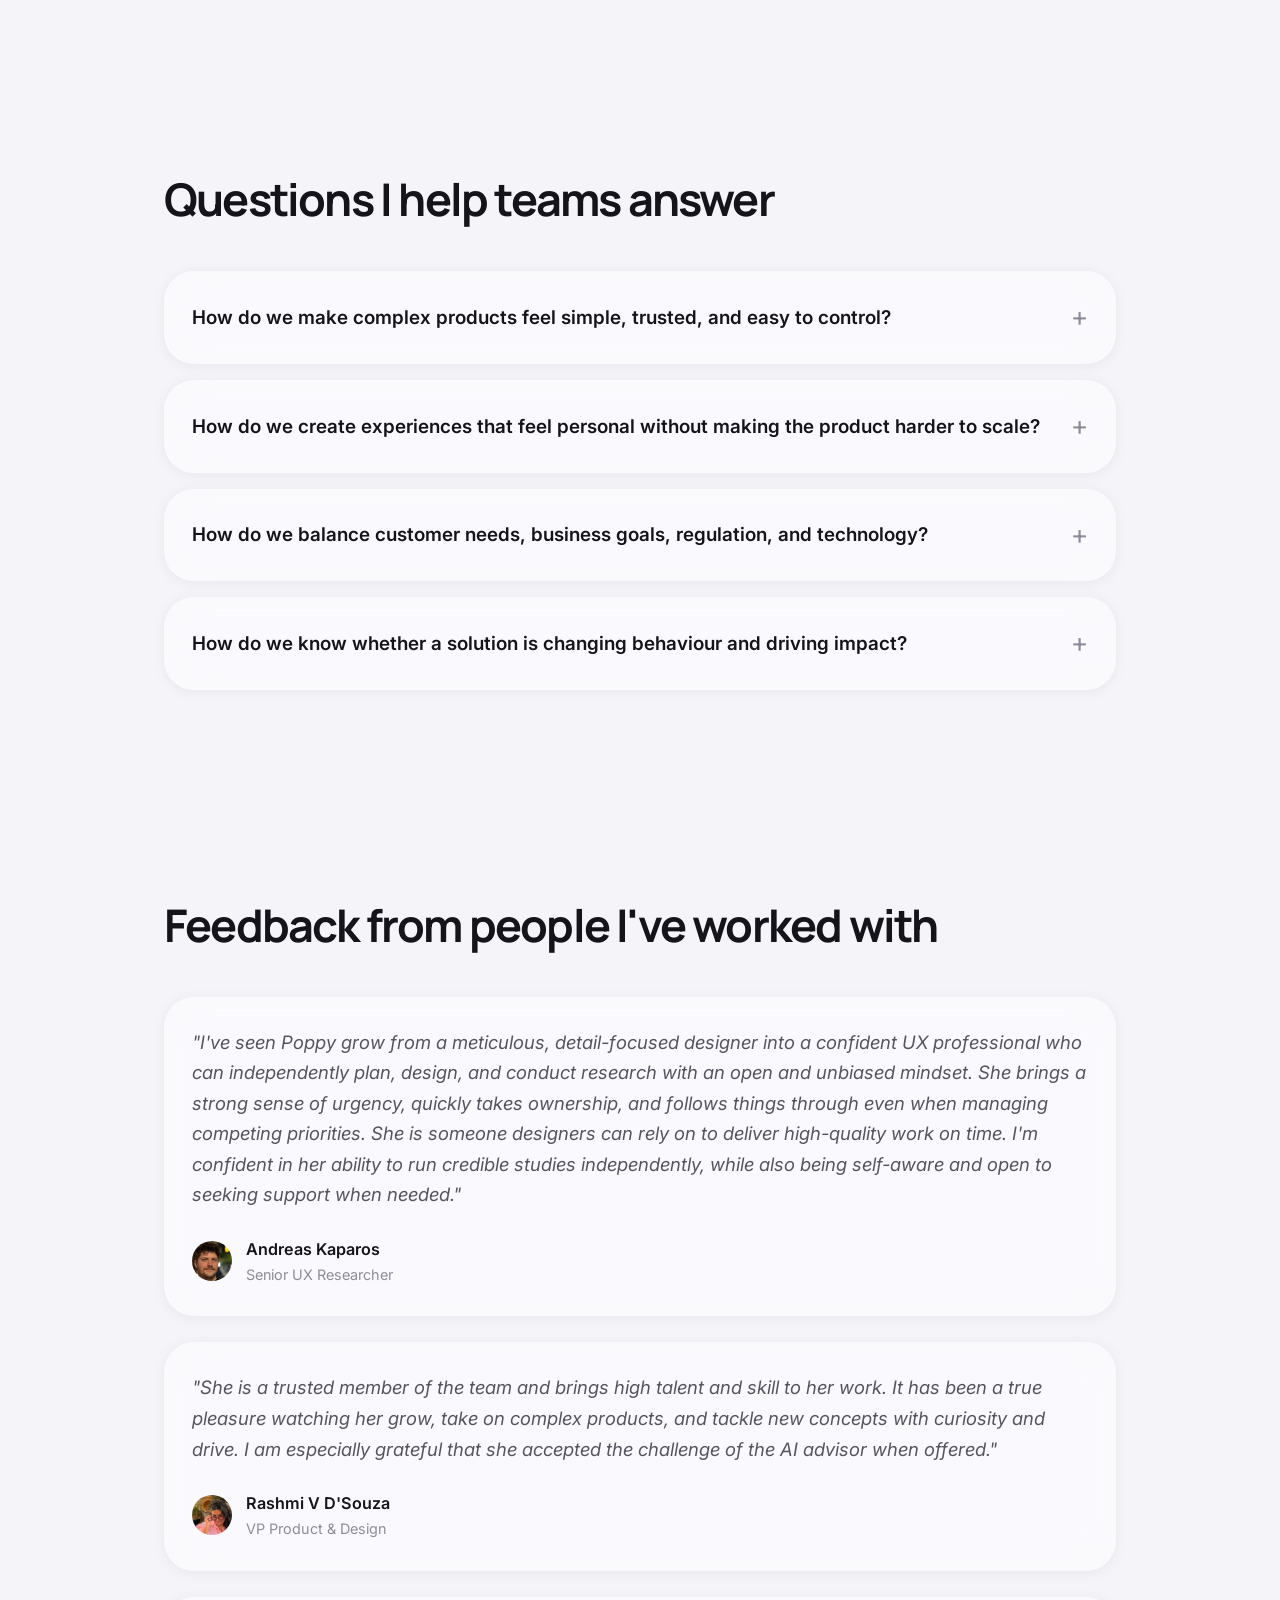
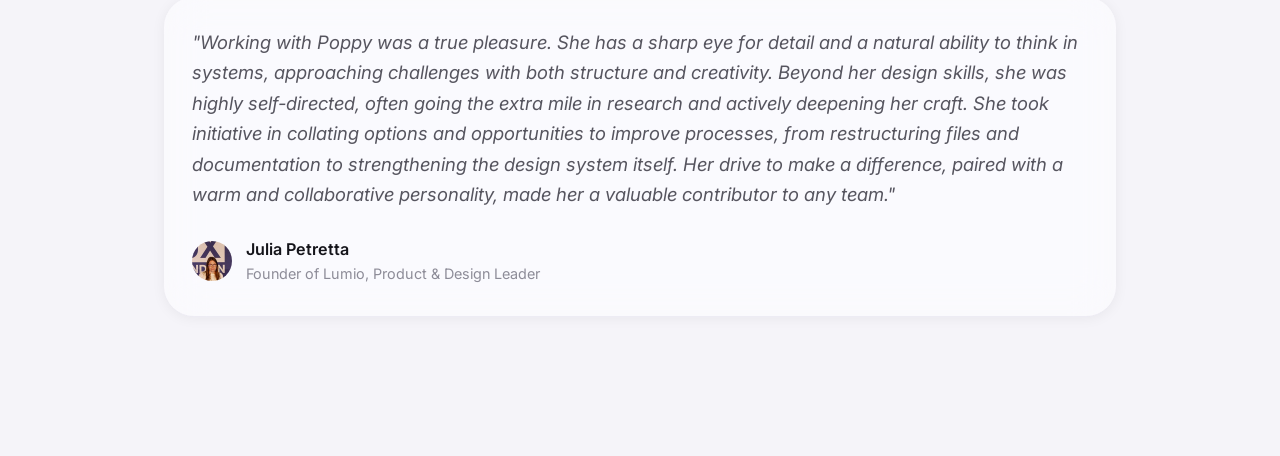
==== commit 0a95eb25: "Fix mobile video autoplay fallback, align Work section width, trim redundant labels - Add preload=au" ====
--- a/index.html
+++ b/index.html
@@ -118,7 +118,6 @@
 
 <section id="questions" class="page-section">
   <div class="wrap">
-    <div class="section-label reveal">How I think</div>
     <h2 class="section-heading reveal">Questions I help teams answer</h2>
 
     <div class="faq-list">
@@ -147,7 +146,6 @@
 
 <section id="testimonials" class="page-section">
   <div class="wrap-wide">
-    <div class="section-label reveal">What people say</div>
     <h2 class="section-heading reveal">Feedback from people I've worked with</h2>
 
     <div class="testimonial-grid">
--- a/styles.css
+++ b/styles.css
@@ -136,11 +136,6 @@
   max-width: var(--max-w);
   margin: 0 auto;
   padding: 0 24px;
-}
-
-/* Selected work needs more room for the larger project screenshots */
-#work.page-section .wrap {
-  max-width: 1240px;
 }
 
 .wrap-wide {
@@ -550,9 +545,9 @@
 }
 
 .project-card .card-thumb {
-  flex: 0 0 645px;
-  width: 645px;
-  height: 475px;
+  flex: 0 0 440px;
+  width: 440px;
+  height: 324px;
   border-radius: var(--r-md);
   display: flex;
   align-items: center;
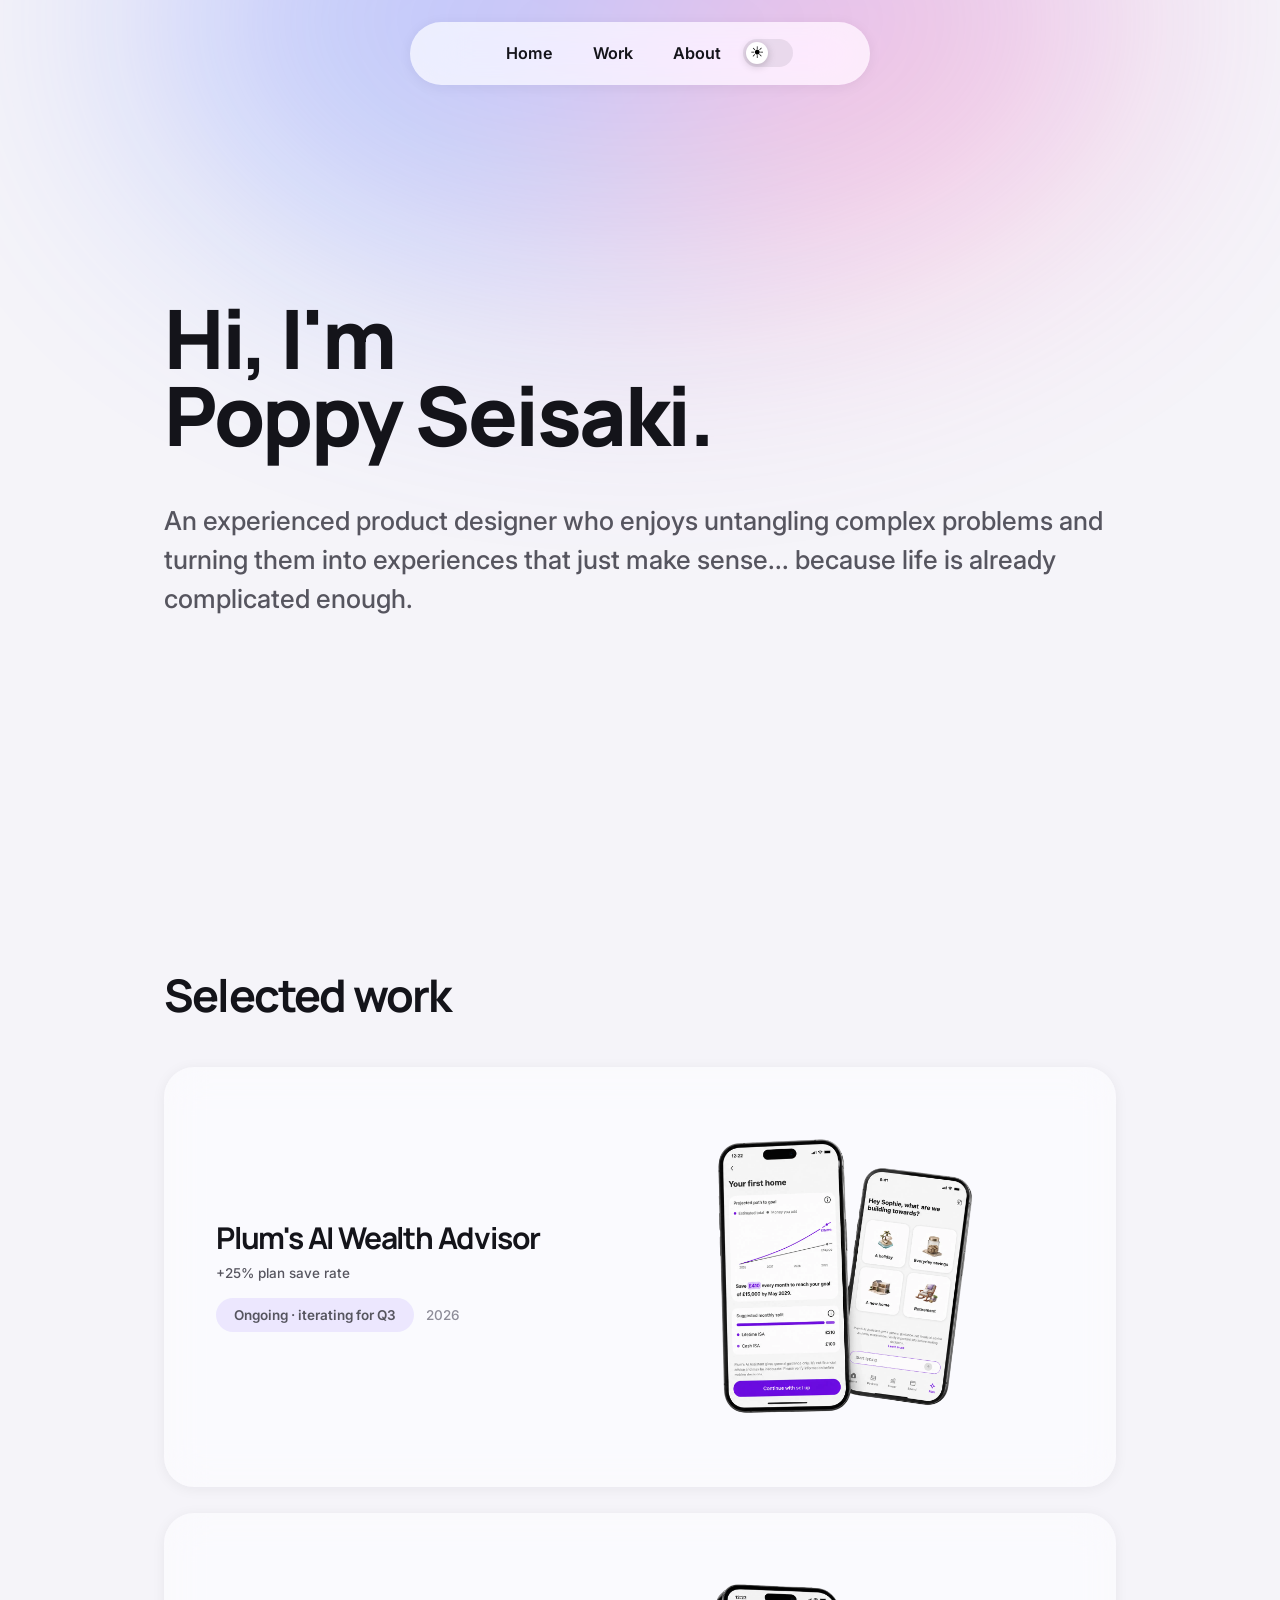
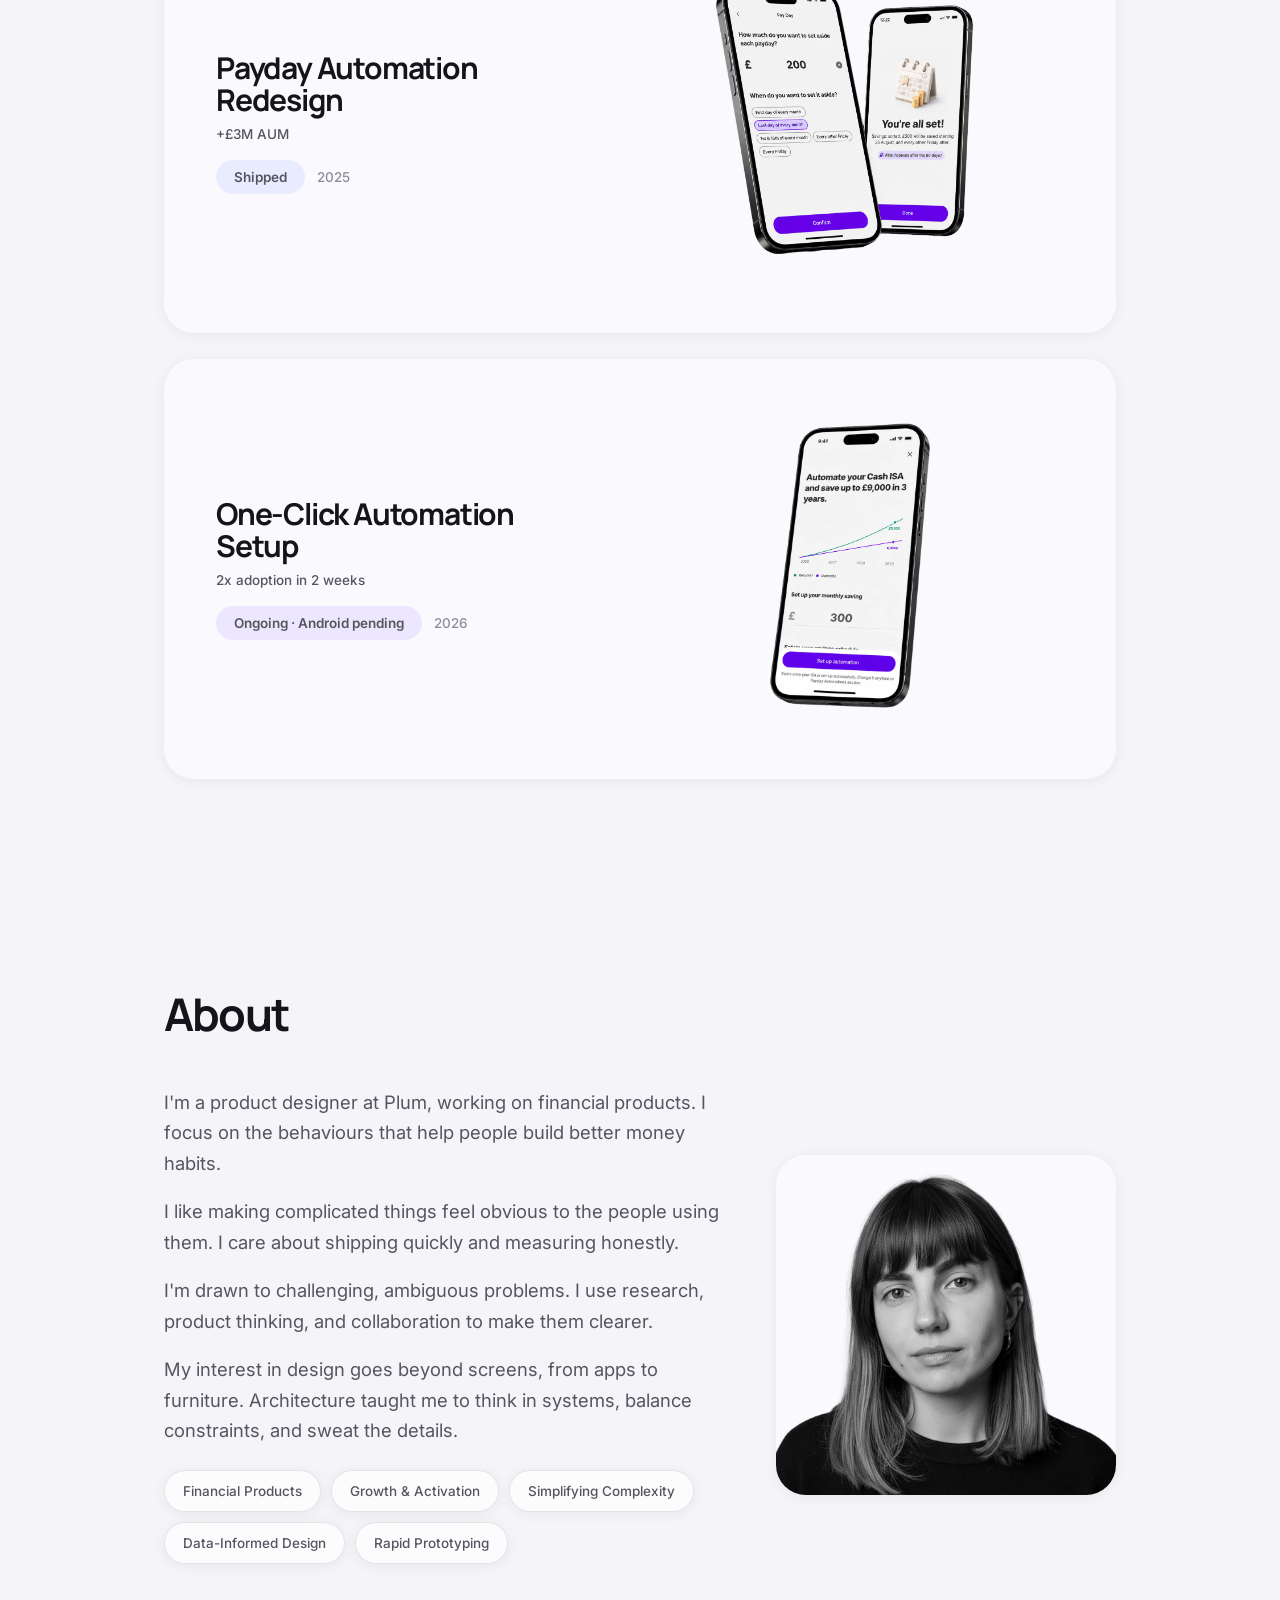
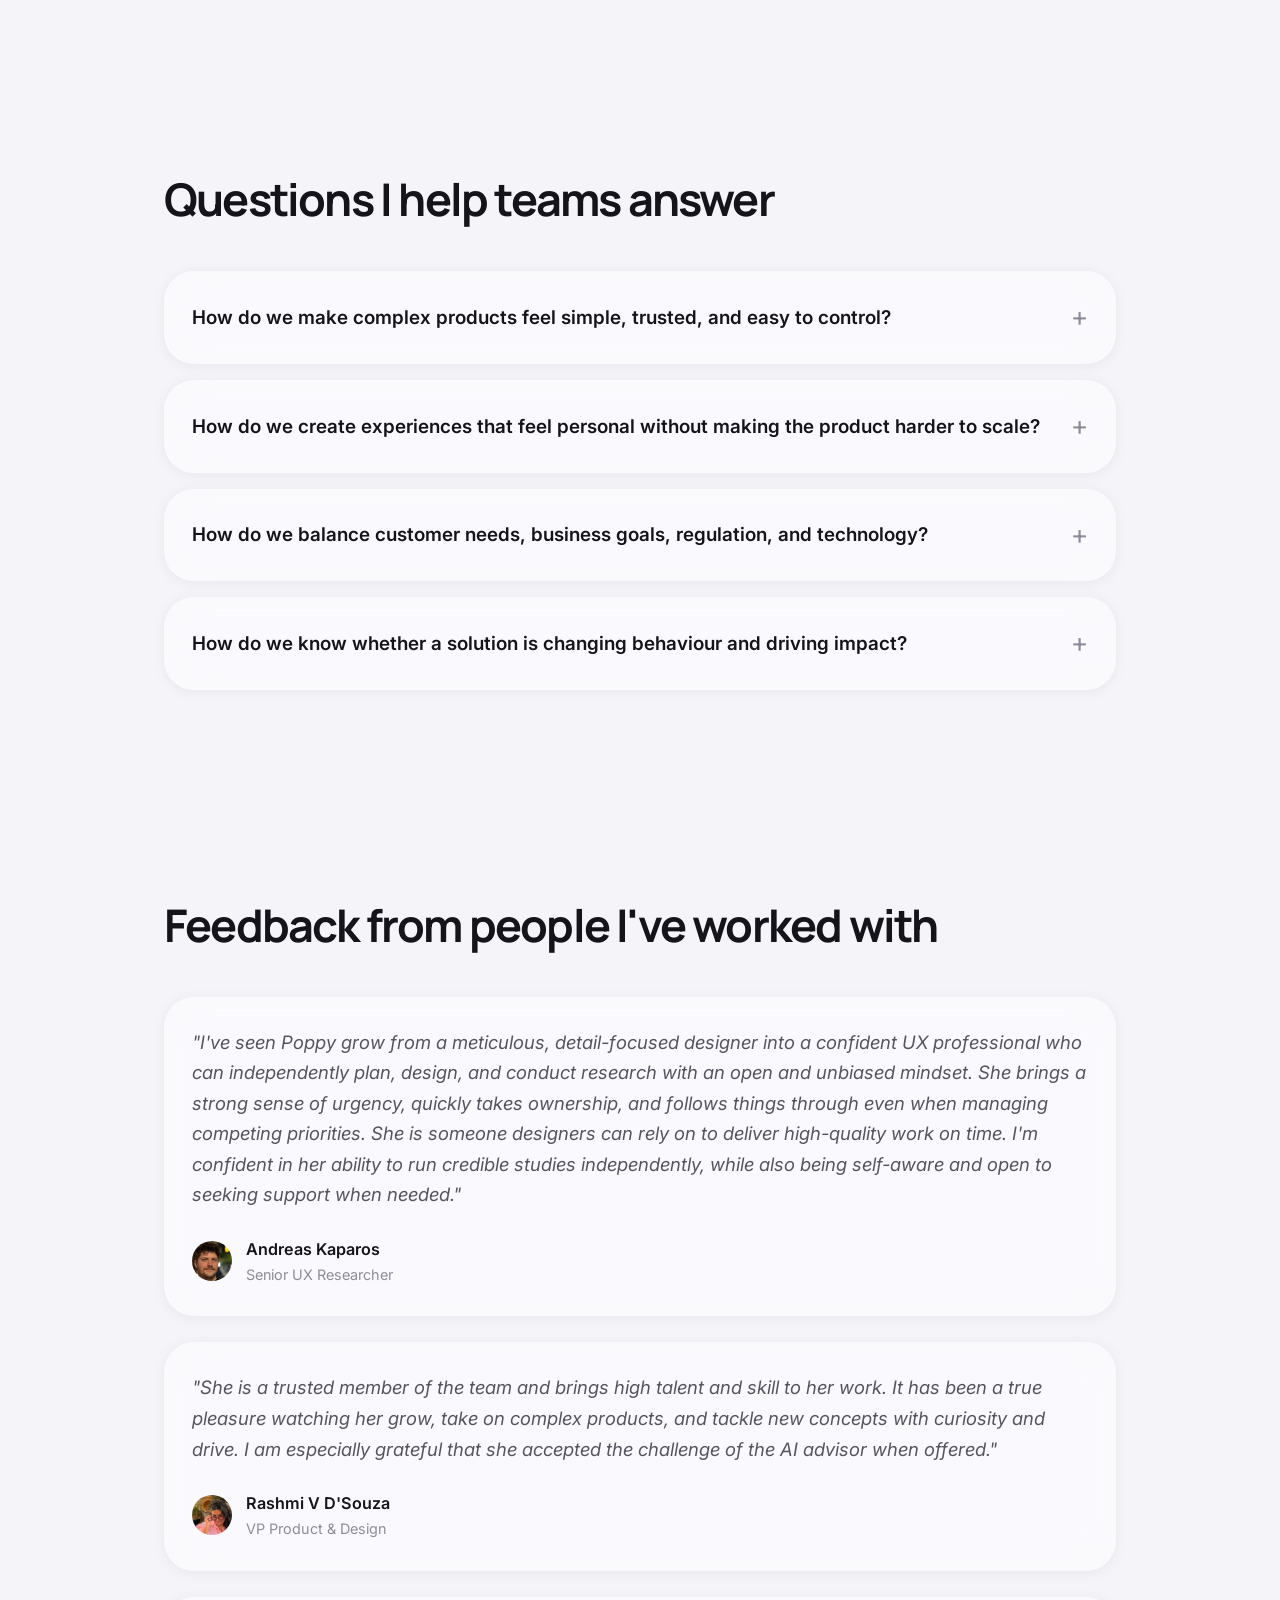
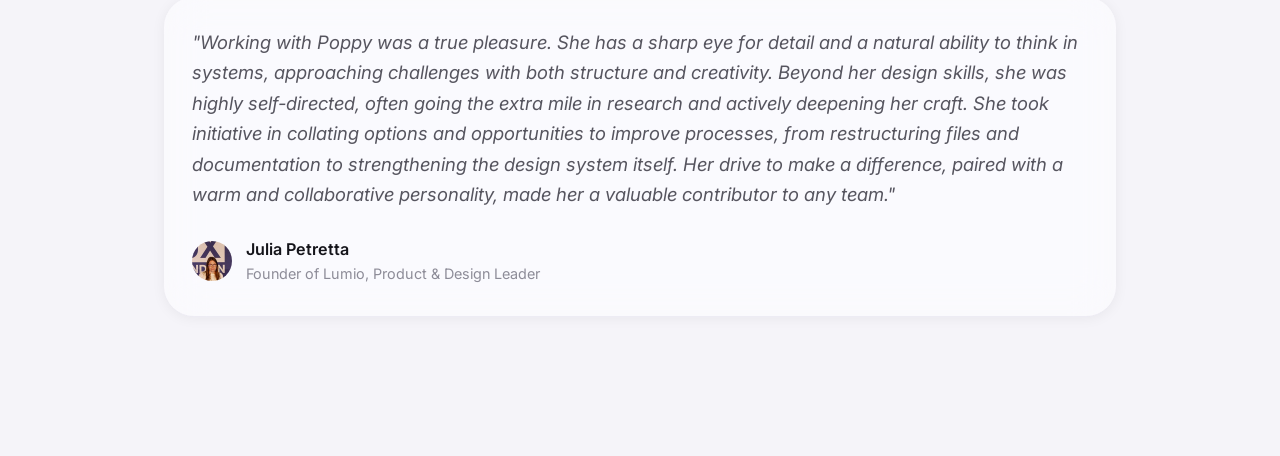
==== commit ad4b1d34: "Rebuild One-Click Automation page, dedupe status text on home cards One-Click Automation Setup now m" ====
--- a/index.html
+++ b/index.html
@@ -52,7 +52,7 @@
         <div class="card-body">
           <div class="card-top">
             <h2>Plum's AI Wealth Advisor</h2>
-            <span class="metric">+25% plan save rate · ongoing</span>
+            <span class="metric">+25% plan save rate</span>
           </div>
           <div class="card-meta">
             <span class="tag tag-ongoing">Ongoing · iterating for Q3</span>
@@ -66,7 +66,7 @@
         <div class="card-body">
           <div class="card-top">
             <h2>Payday Automation Redesign</h2>
-            <span class="metric">+£3M AUM · shipped</span>
+            <span class="metric">+£3M AUM</span>
           </div>
           <div class="card-meta">
             <span class="tag tag-shipped">Shipped</span>
@@ -80,7 +80,7 @@
         <div class="card-body">
           <div class="card-top">
             <h2>One-Click Automation Setup</h2>
-            <span class="metric">2x adoption in 2 weeks · ongoing</span>
+            <span class="metric">2x adoption in 2 weeks</span>
           </div>
           <div class="card-meta">
             <span class="tag tag-ongoing">Ongoing · Android pending</span>
--- a/styles.css
+++ b/styles.css
@@ -637,7 +637,7 @@
   width: 100%;
   height: 100%;
   object-fit: cover;
-  object-position: center top;
+  object-position: center bottom;
 }
 
 .about-text p {
@@ -1067,6 +1067,29 @@
 
   .cs-hero-img {
     width: min(360px, 78vw);
+  }
+}
+
+.payday-hero.cs-hero-wrap .cs-hero,
+.one-click-hero.cs-hero-wrap .cs-hero {
+  justify-content: center;
+}
+
+.payday-hero .cs-hero-img {
+  width: min(588px, 42vw);
+}
+
+.one-click-hero .cs-hero-img {
+  width: min(470px, 33.6vw);
+}
+
+@media (max-width: 640px) {
+  .payday-hero .cs-hero-img {
+    width: min(252px, 54.6vw);
+  }
+
+  .one-click-hero .cs-hero-img {
+    width: min(202px, 43.7vw);
   }
 }
 
@@ -1683,6 +1706,8 @@
     align-items: stretch;
   }
   .about-grid .about-avatar {
+    flex: none;
+    width: 220px;
     max-width: 220px;
     margin: 0 auto;
   }
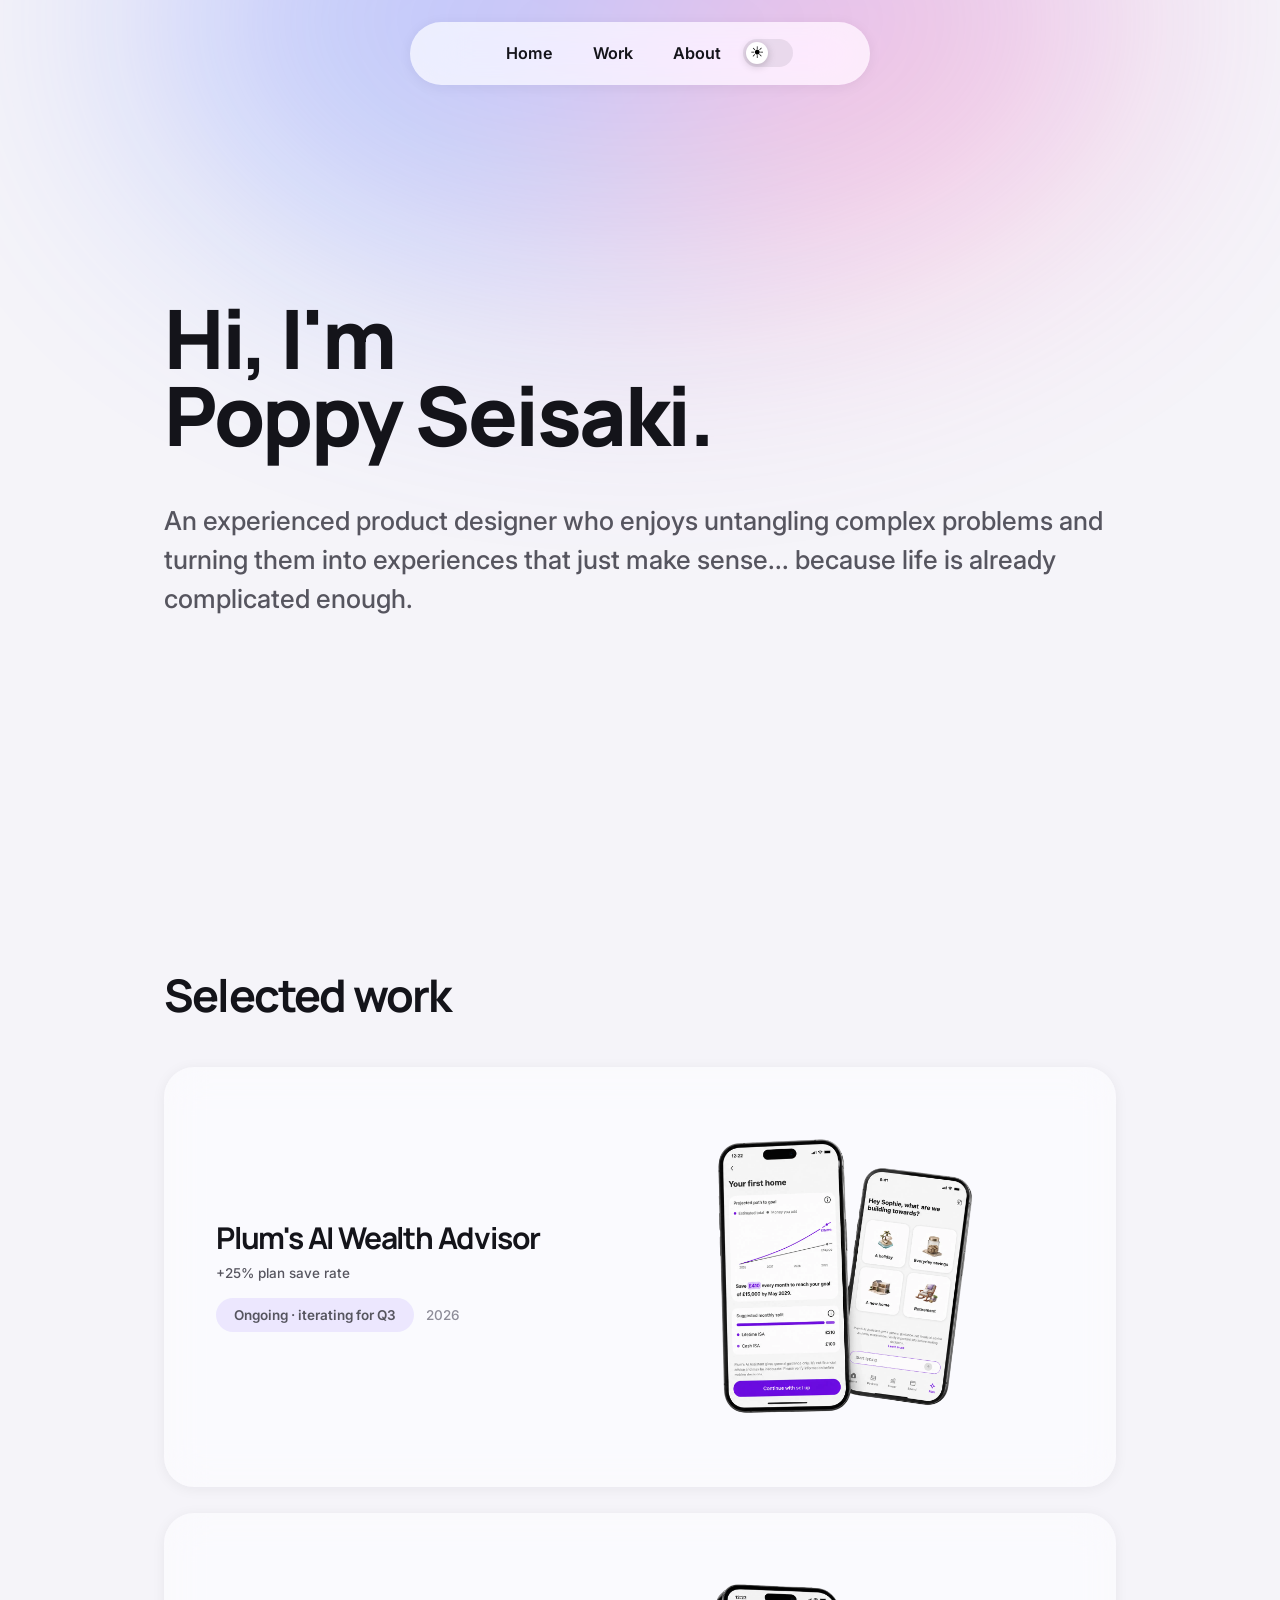
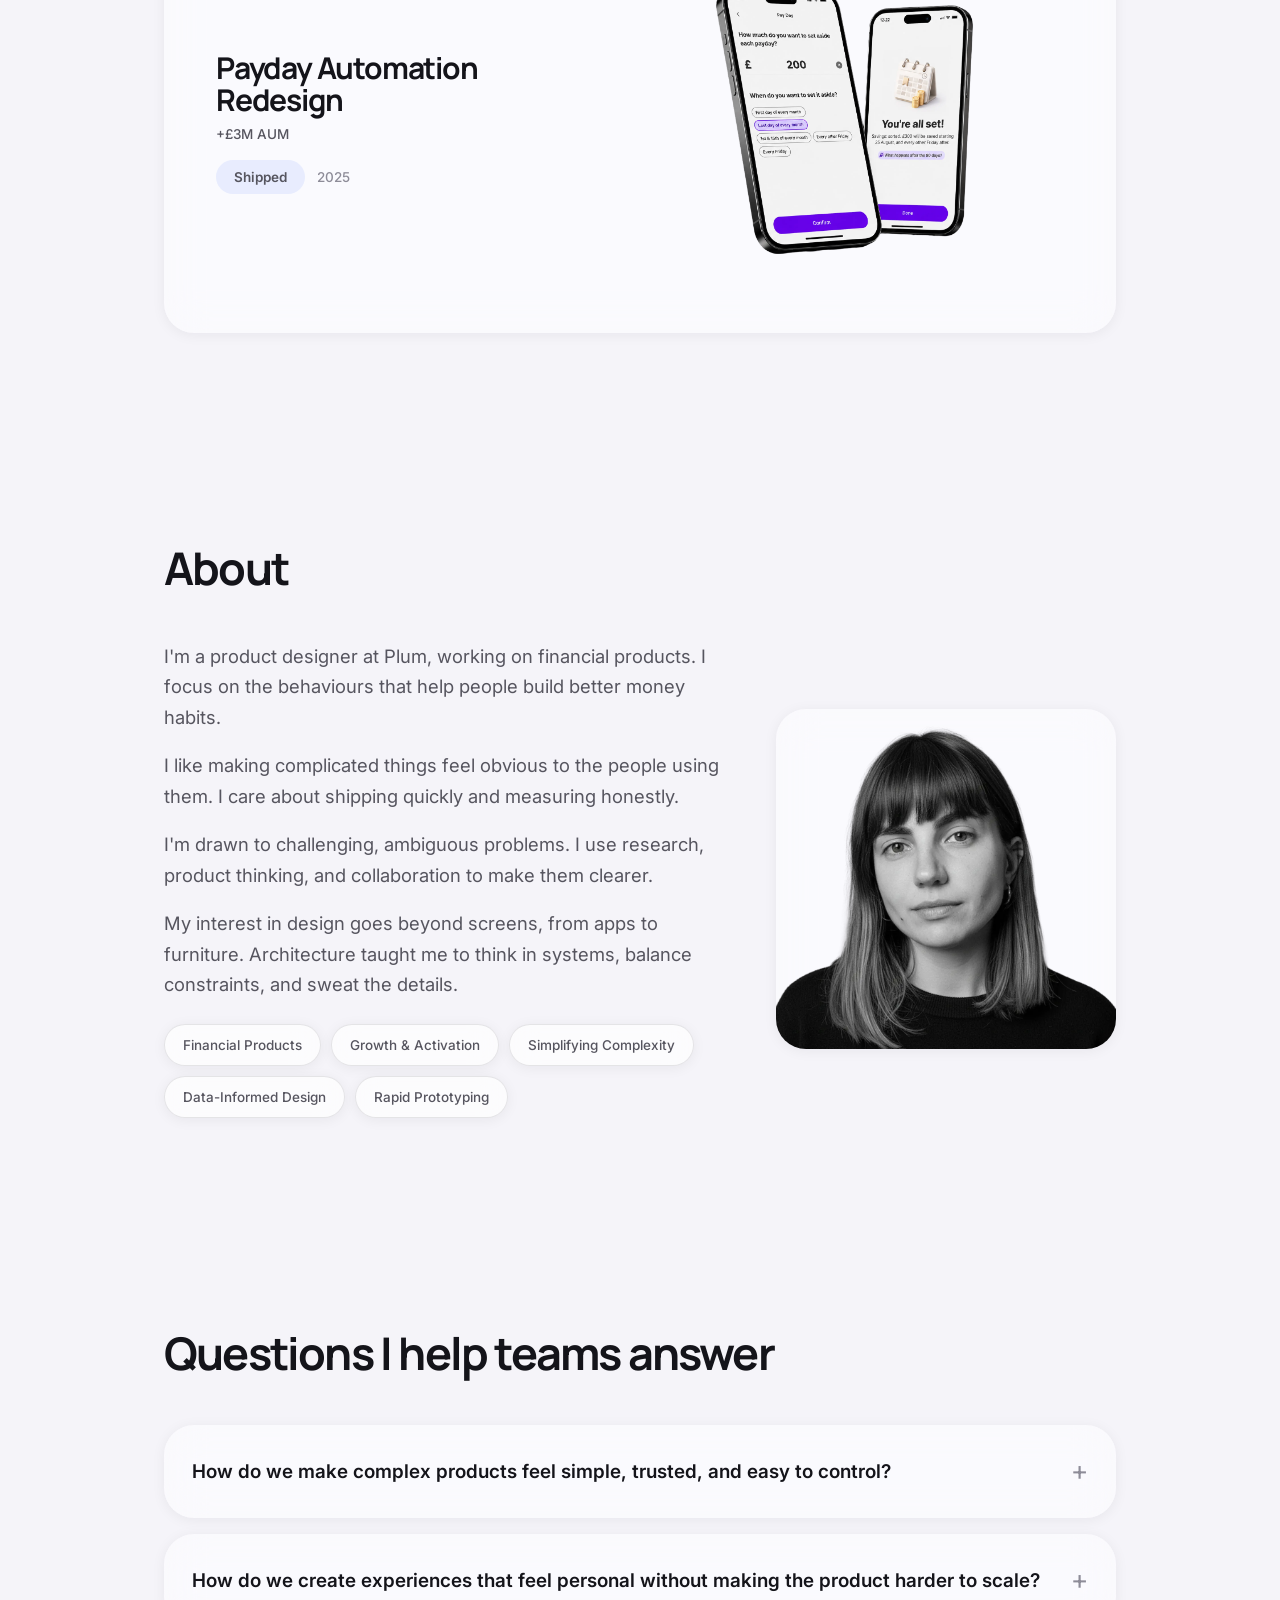
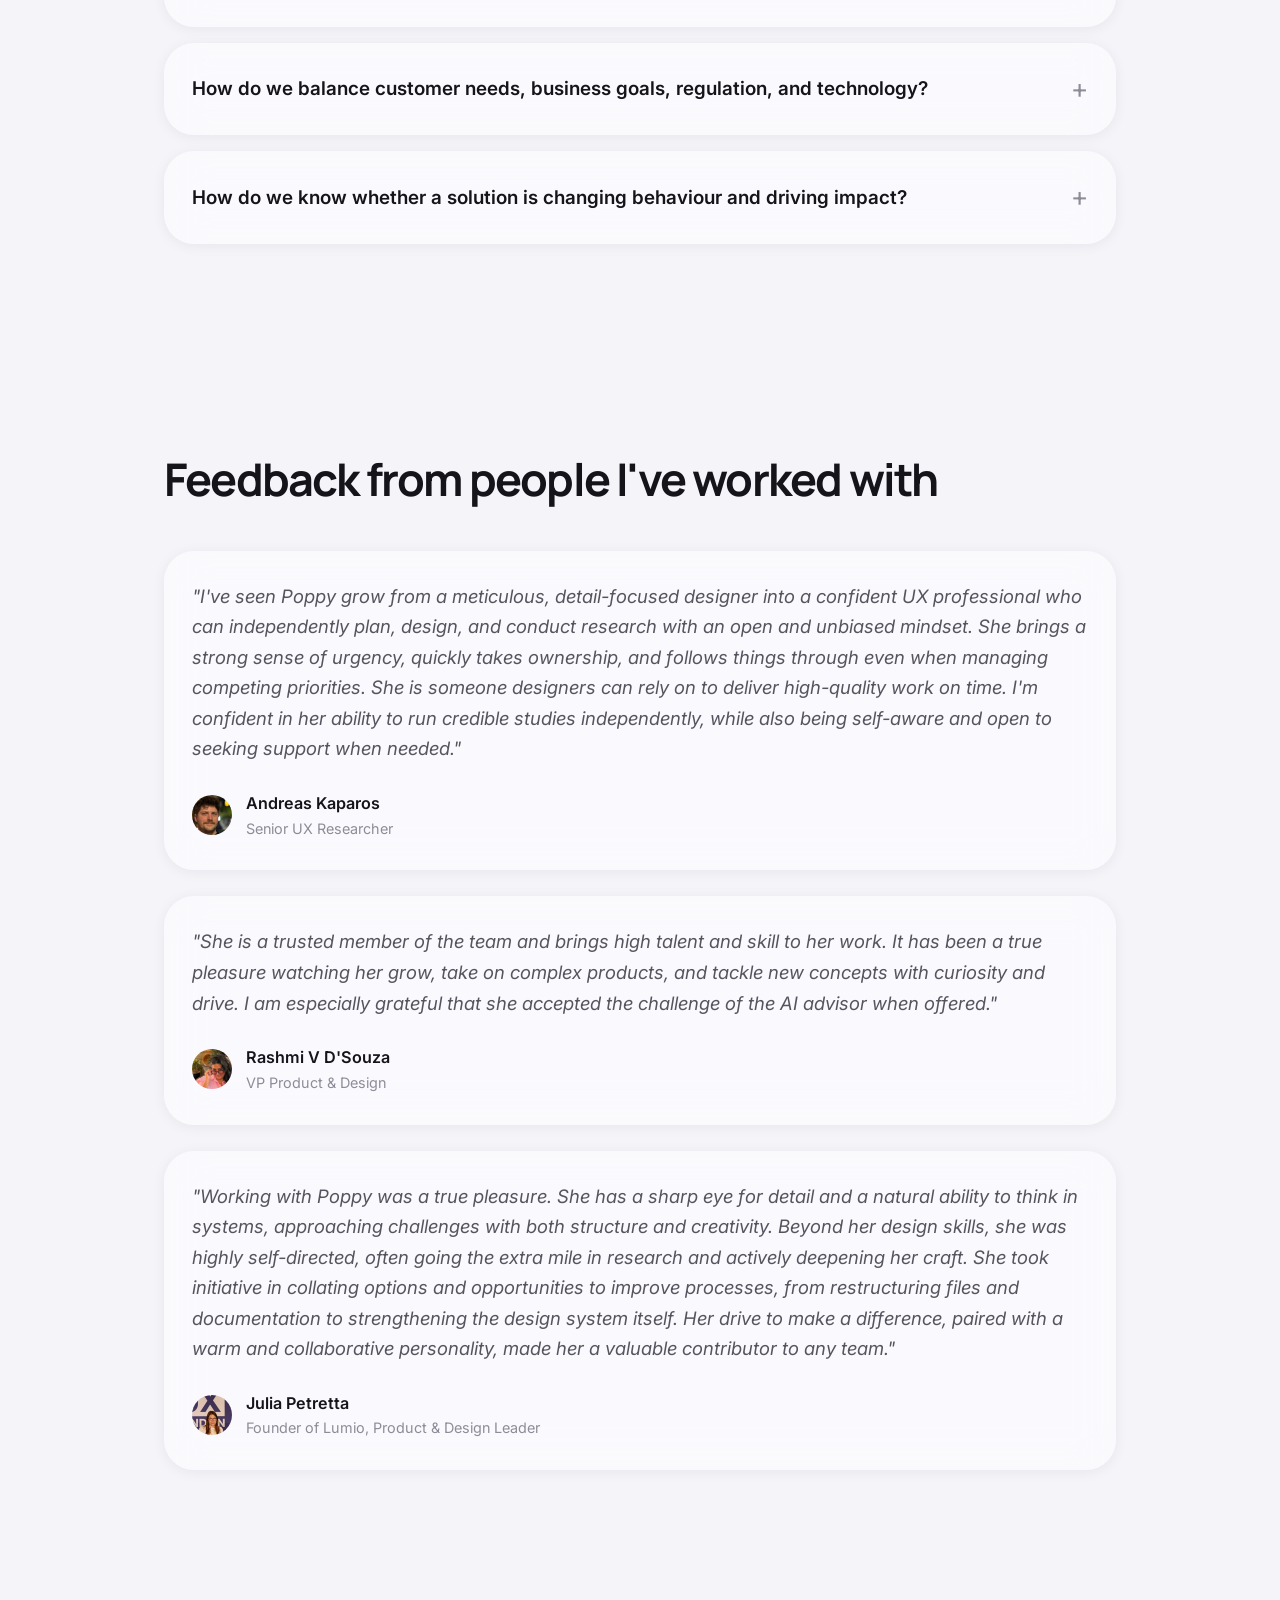
==== commit 48eb9361: "Rebuild Payday problem/decision media, add setup-flow comparison player Adds real screenshots for th" ====
--- a/index.html
+++ b/index.html
@@ -76,6 +76,7 @@
         <div class="card-thumb"><img src="images/payday-automation-card.webp" alt="Payday Automation screens"></div>
       </a>
 
+      <!-- Hidden until real screens replace the placeholders — do not delete.
       <a class="project-card reveal" href="one-click-automation.html">
         <div class="card-body">
           <div class="card-top">
@@ -89,6 +90,7 @@
         </div>
         <div class="card-thumb"><img src="images/one-click-automation-card.webp" alt="One-Click Automation screen"></div>
       </a>
+      -->
 
     </div>
   </div>
--- a/styles.css
+++ b/styles.css
@@ -1291,6 +1291,19 @@
     flex: 0 0 auto;
     margin: 0;
   }
+
+  .problem-layout .problem-media {
+    flex: 1 1 45%;
+    min-width: 0;
+  }
+}
+
+.problem-media img {
+  width: 100%;
+  height: auto;
+  border-radius: var(--r-md);
+  display: block;
+  box-shadow: var(--shadow-lg);
 }
 
 /* ---------- Phone mockup (iPhone 16 Pro style frame) ---------- */
@@ -1528,6 +1541,111 @@
   .decision-item .img-placeholder.tall {
     min-height: 260px;
   }
+
+  .decision-item.decision-item-stacked {
+    flex-direction: column;
+    align-items: stretch;
+  }
+
+  .decision-item.decision-item-stacked .decision-item-text {
+    flex: 1 1 auto;
+    width: 100%;
+  }
+}
+
+/* ---------- Old/new comparison media (Decision 1 setup flow) ---------- */
+
+.decision-compare {
+  position: relative;
+  display: flex;
+  justify-content: center;
+  align-items: flex-start;
+  flex-wrap: wrap;
+  gap: 32px;
+  margin-top: 8px;
+}
+
+.decision-compare-item {
+  display: flex;
+  flex-direction: column;
+  align-items: center;
+  gap: 12px;
+  margin: 0;
+}
+
+.decision-compare-item figcaption {
+  font-size: var(--fs-label);
+  font-weight: 700;
+  letter-spacing: 0.08em;
+  text-transform: uppercase;
+  color: var(--text-faint);
+}
+
+.compare-stopwatch {
+  position: absolute;
+  top: 10px;
+  right: 10px;
+  z-index: 3;
+  background: rgba(0, 0, 0, 0.6);
+  color: #fff;
+  font-size: 0.7rem;
+  font-weight: 700;
+  font-variant-numeric: tabular-nums;
+  padding: 3px 9px;
+  border-radius: var(--r-pill);
+  letter-spacing: 0.02em;
+}
+
+.compare-toggle {
+  position: absolute;
+  top: 50%;
+  left: 50%;
+  transform: translate(-50%, -50%);
+  width: 56px;
+  height: 56px;
+  border-radius: var(--r-pill);
+  border: none;
+  background: rgba(0, 0, 0, 0.6);
+  backdrop-filter: blur(12px) saturate(160%);
+  -webkit-backdrop-filter: blur(12px) saturate(160%);
+  color: #fff;
+  display: flex;
+  align-items: center;
+  justify-content: center;
+  cursor: pointer;
+  box-shadow: var(--shadow-md);
+  z-index: 5;
+  transition: transform .2s ease, background .2s ease;
+}
+
+.compare-toggle:hover {
+  transform: translate(-50%, -50%) scale(1.06);
+  background: rgba(0, 0, 0, 0.72);
+}
+
+.compare-toggle svg {
+  width: 22px;
+  height: 22px;
+}
+
+.compare-toggle .icon-play {
+  margin-left: 2px;
+}
+
+.compare-toggle .icon-restart {
+  display: none;
+}
+
+.compare-toggle.is-ended .icon-play {
+  display: none;
+}
+
+.compare-toggle.is-ended .icon-restart {
+  display: block;
+}
+
+.compare-toggle.is-hidden {
+  display: none;
 }
 
 .decision .why {
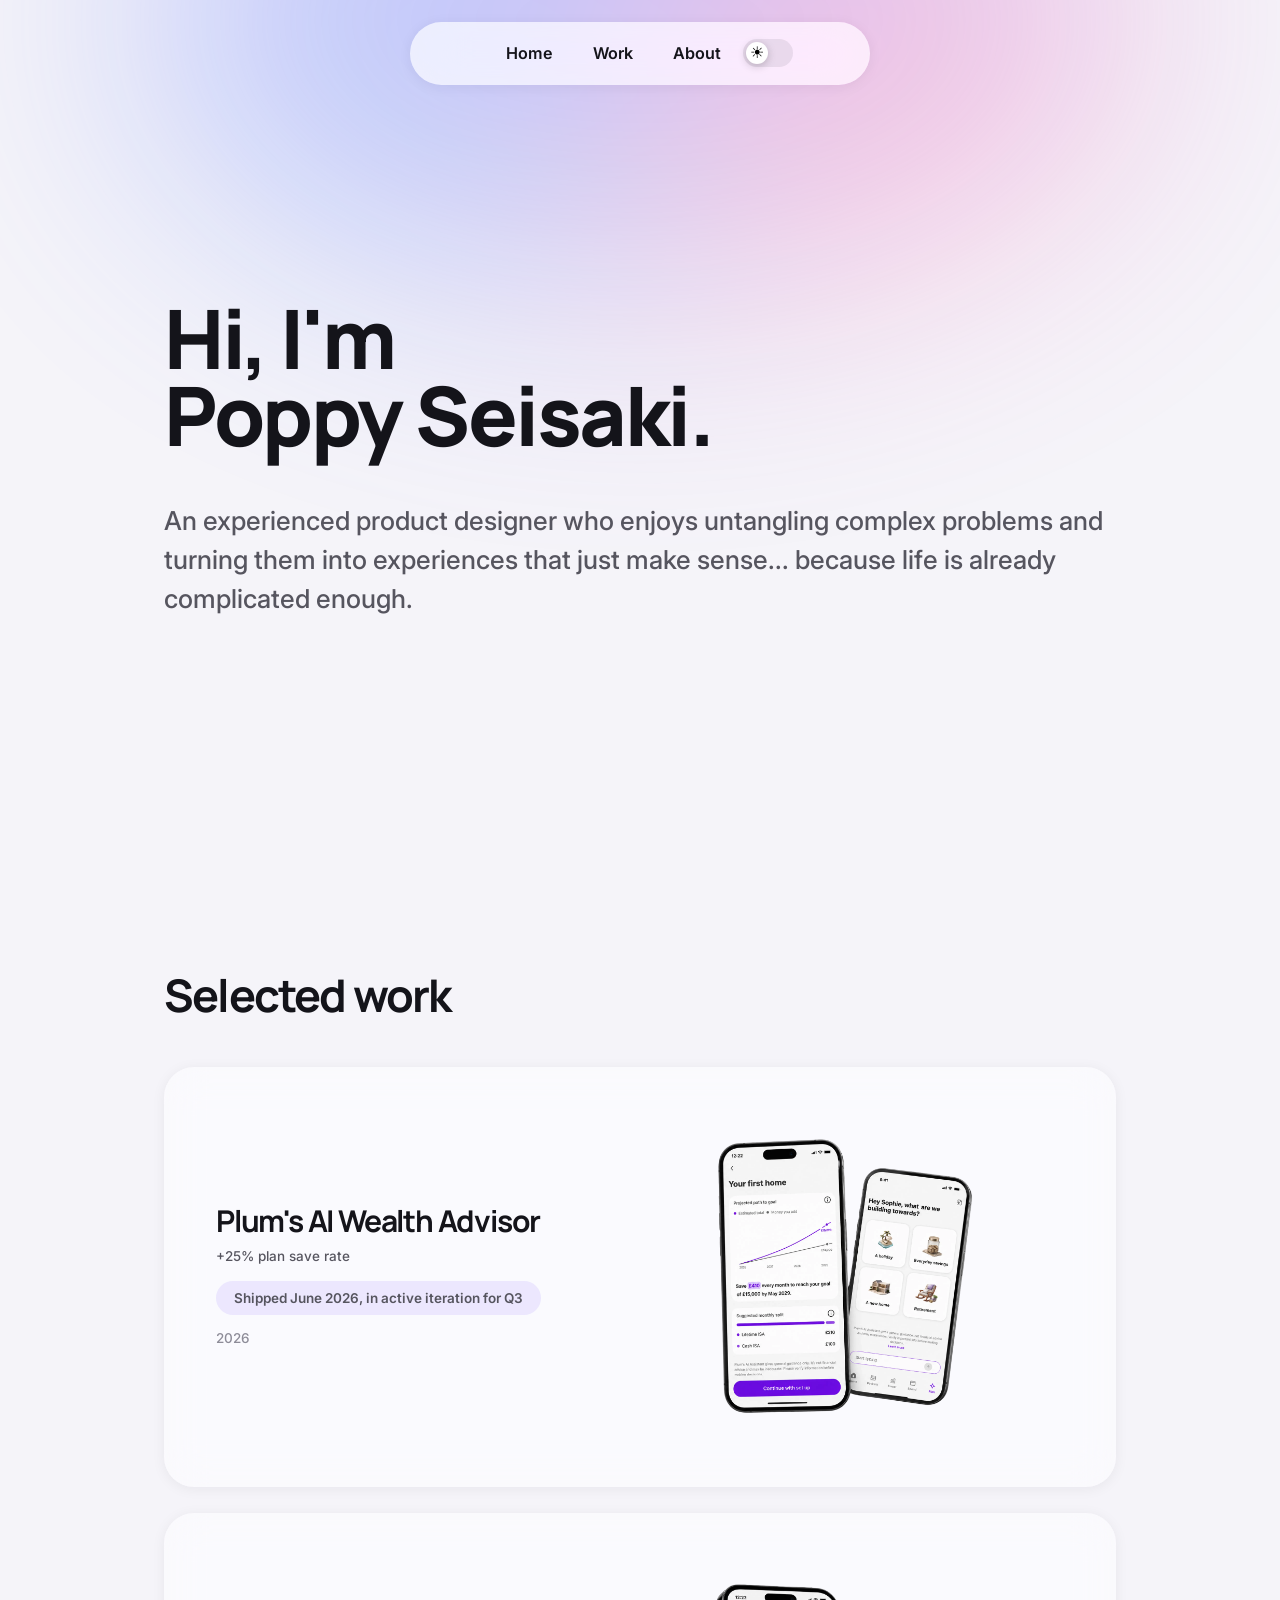
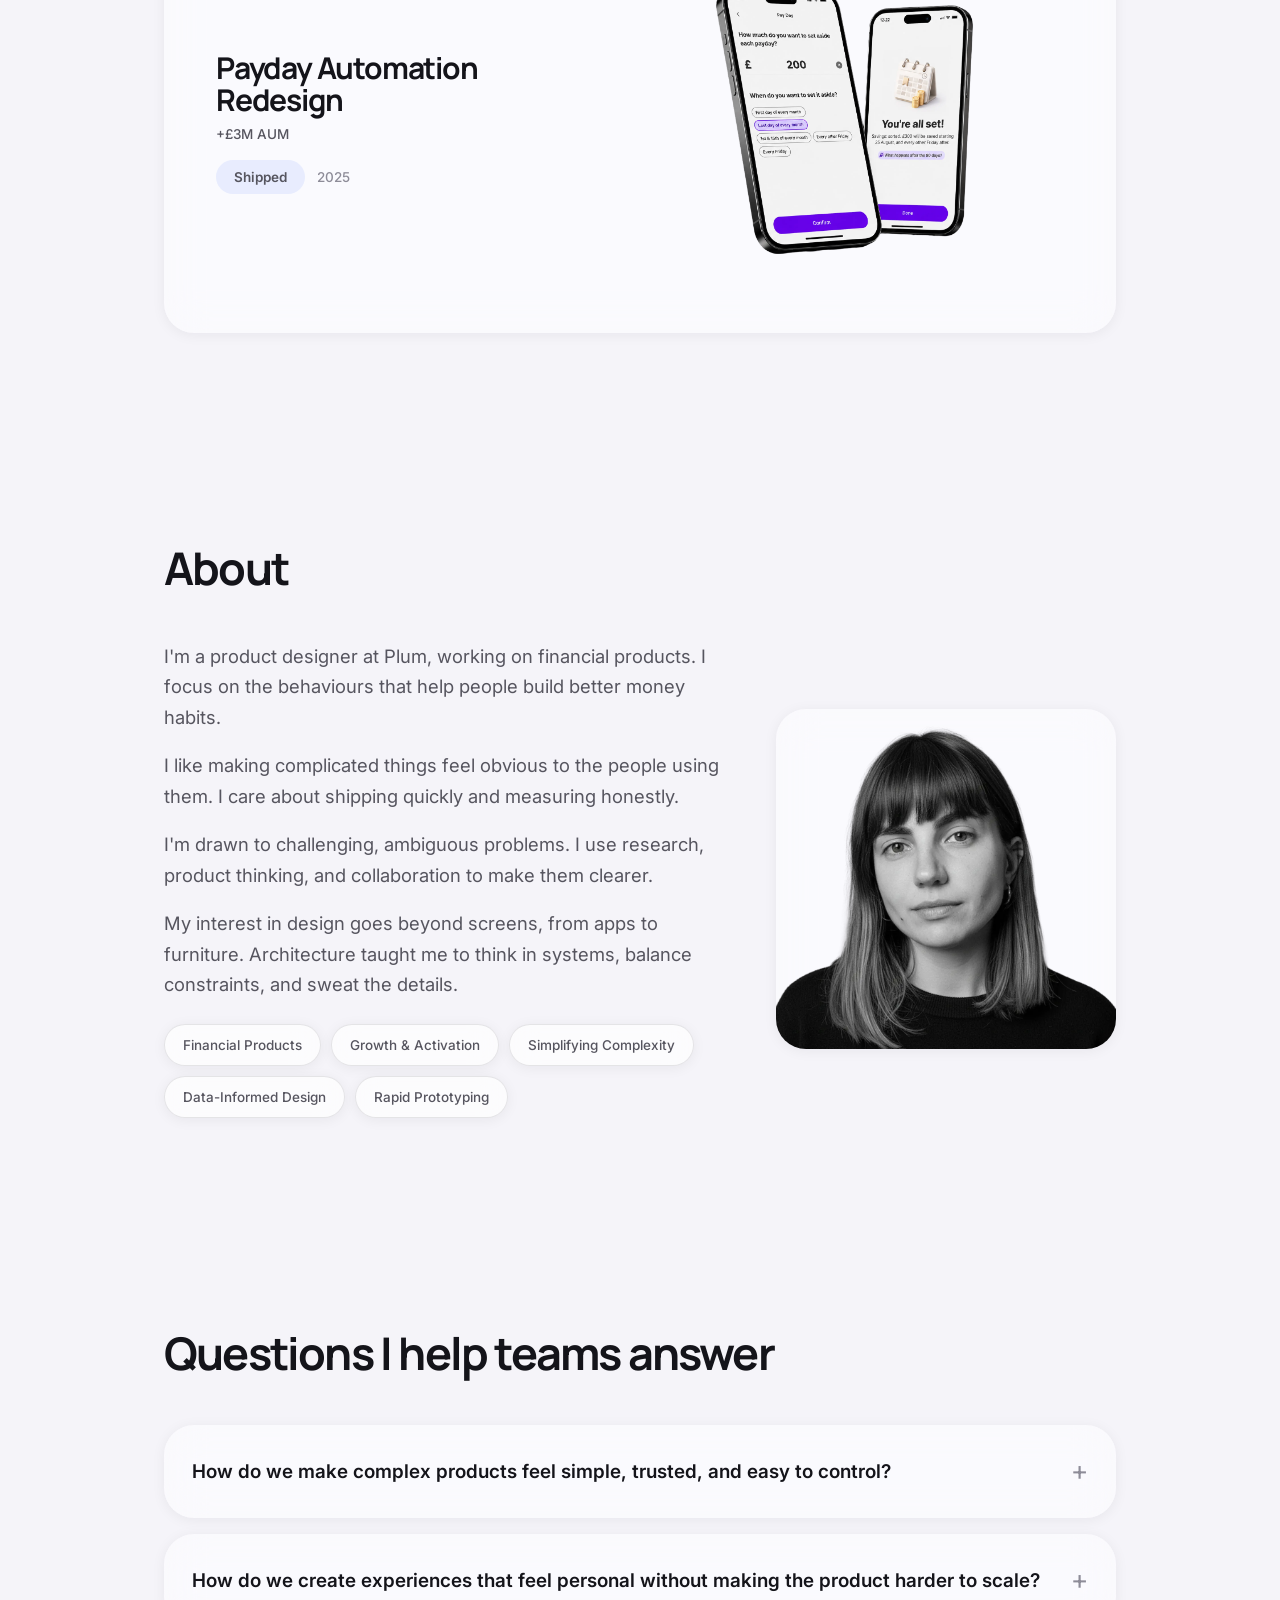
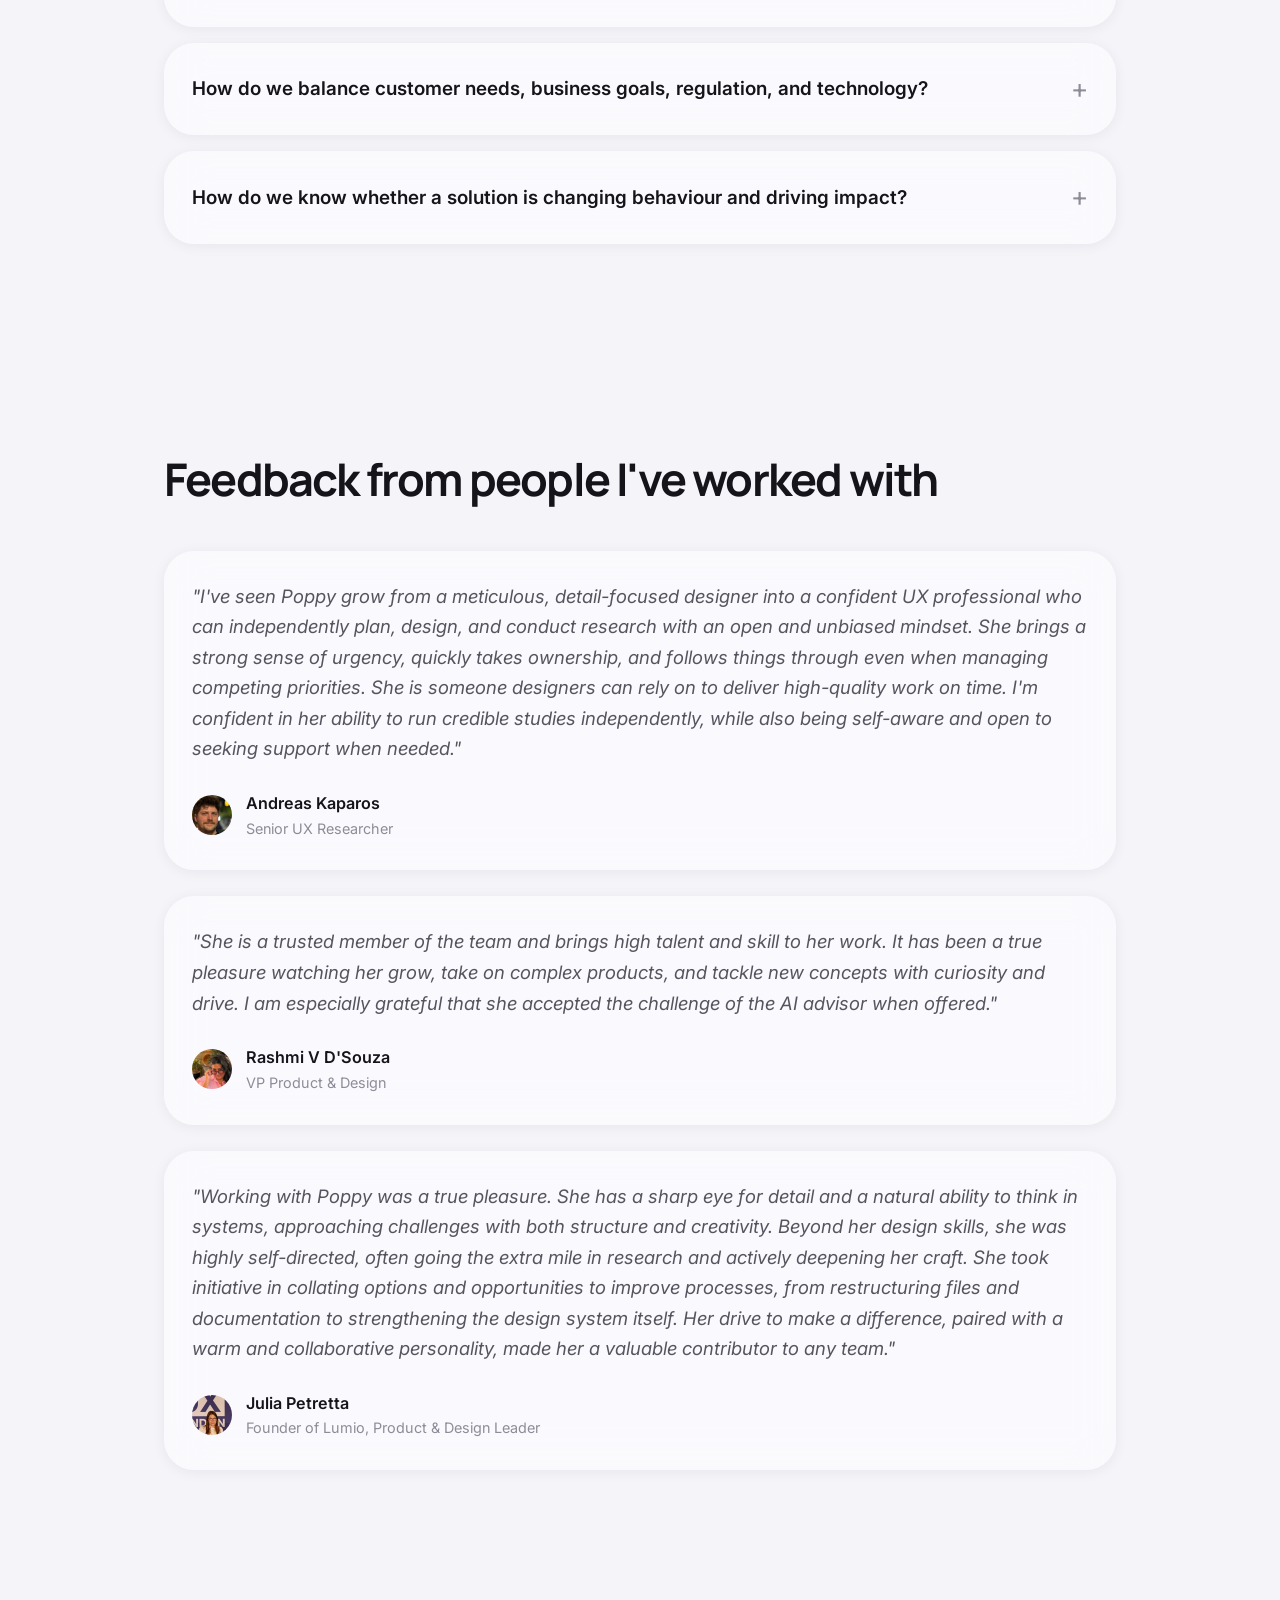
==== commit 8c380f92: "Update project copy: team descriptions, timeframes, and card status" ====
--- a/index.html
+++ b/index.html
@@ -5,6 +5,15 @@
 <meta name="viewport" content="width=device-width, initial-scale=1.0">
 <title>Poppy Seisaki | Product Designer</title>
 <meta name="description" content="Poppy Seisaki, Product Designer at Plum. Fintech growth and habit-forming savings behaviour.">
+<meta property="og:title" content="Poppy Seisaki | Product Designer">
+<meta property="og:description" content="Poppy Seisaki, Product Designer at Plum. Fintech growth and habit-forming savings behaviour.">
+<meta property="og:image" content="https://www.poppyseisaki.com/images/thumbnail.jpeg">
+<meta property="og:url" content="https://www.poppyseisaki.com/">
+<meta property="og:type" content="website">
+<meta name="twitter:card" content="summary_large_image">
+<meta name="twitter:title" content="Poppy Seisaki | Product Designer">
+<meta name="twitter:description" content="Poppy Seisaki, Product Designer at Plum. Fintech growth and habit-forming savings behaviour.">
+<meta name="twitter:image" content="https://www.poppyseisaki.com/images/thumbnail.jpeg">
 <script>
 (function () {
   var stored = localStorage.getItem('theme');
@@ -55,7 +64,7 @@
             <span class="metric">+25% plan save rate</span>
           </div>
           <div class="card-meta">
-            <span class="tag tag-ongoing">Ongoing · iterating for Q3</span>
+            <span class="tag tag-ongoing">Shipped June 2026, in active iteration for Q3</span>
             <span class="project-year">2026</span>
           </div>
         </div>
--- a/styles.css
+++ b/styles.css
@@ -1561,8 +1561,14 @@
   justify-content: center;
   align-items: flex-start;
   flex-wrap: wrap;
-  gap: 32px;
+  gap: 72px;
   margin-top: 8px;
+}
+
+@media (max-width: 640px) {
+  .decision-compare {
+    gap: 48px;
+  }
 }
 
 .decision-compare-item {
